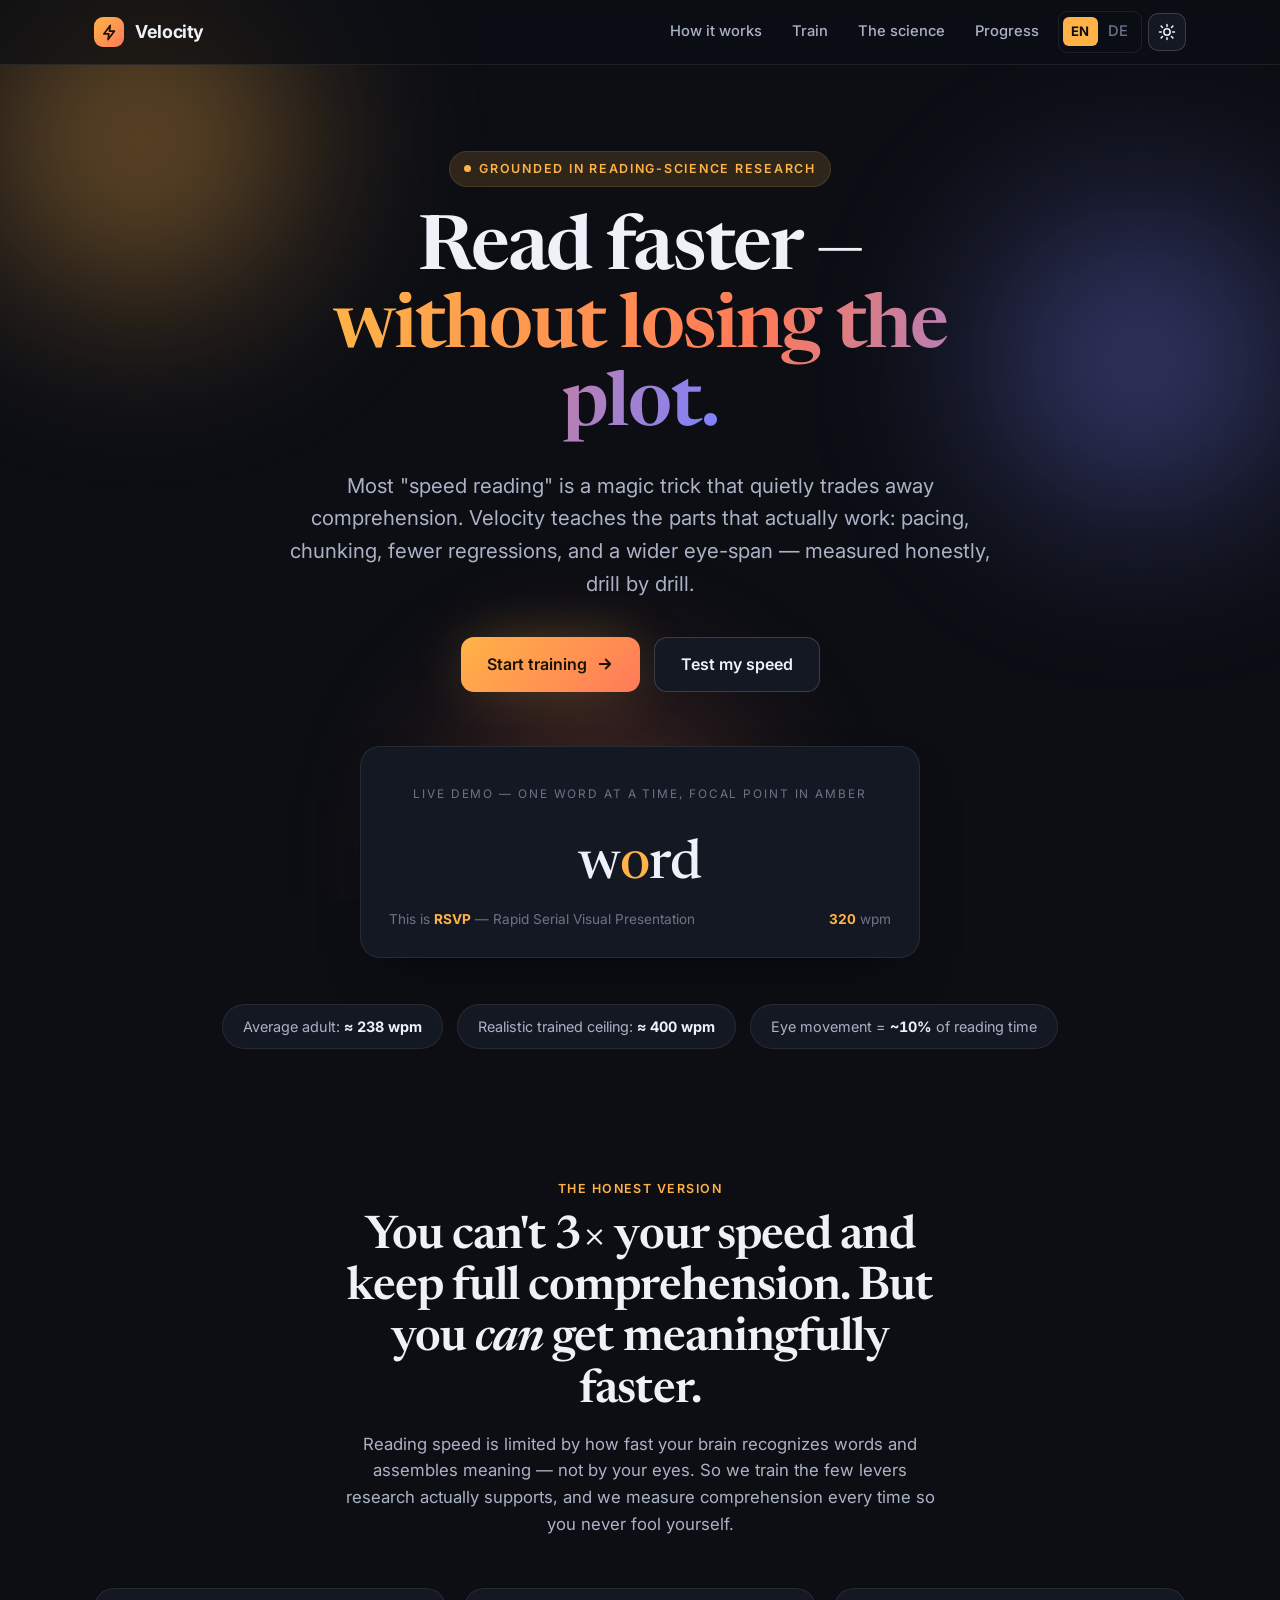
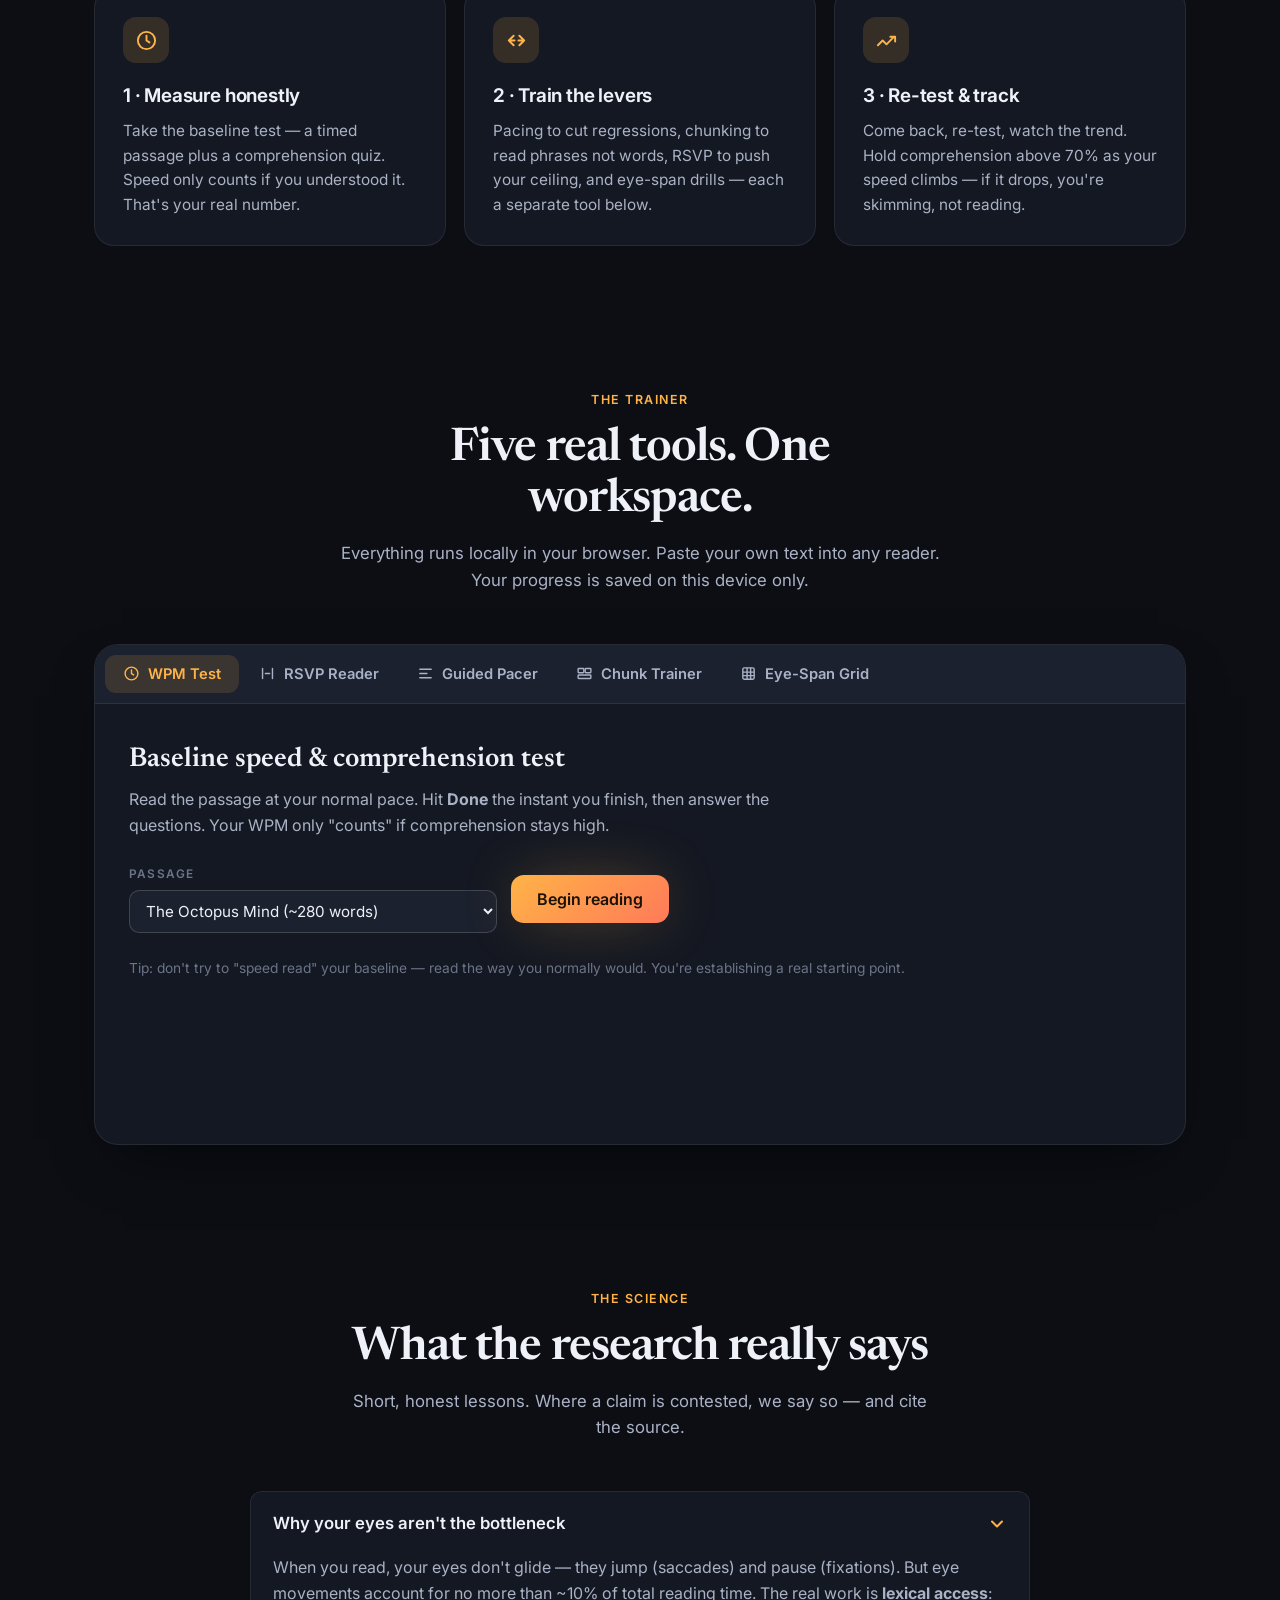
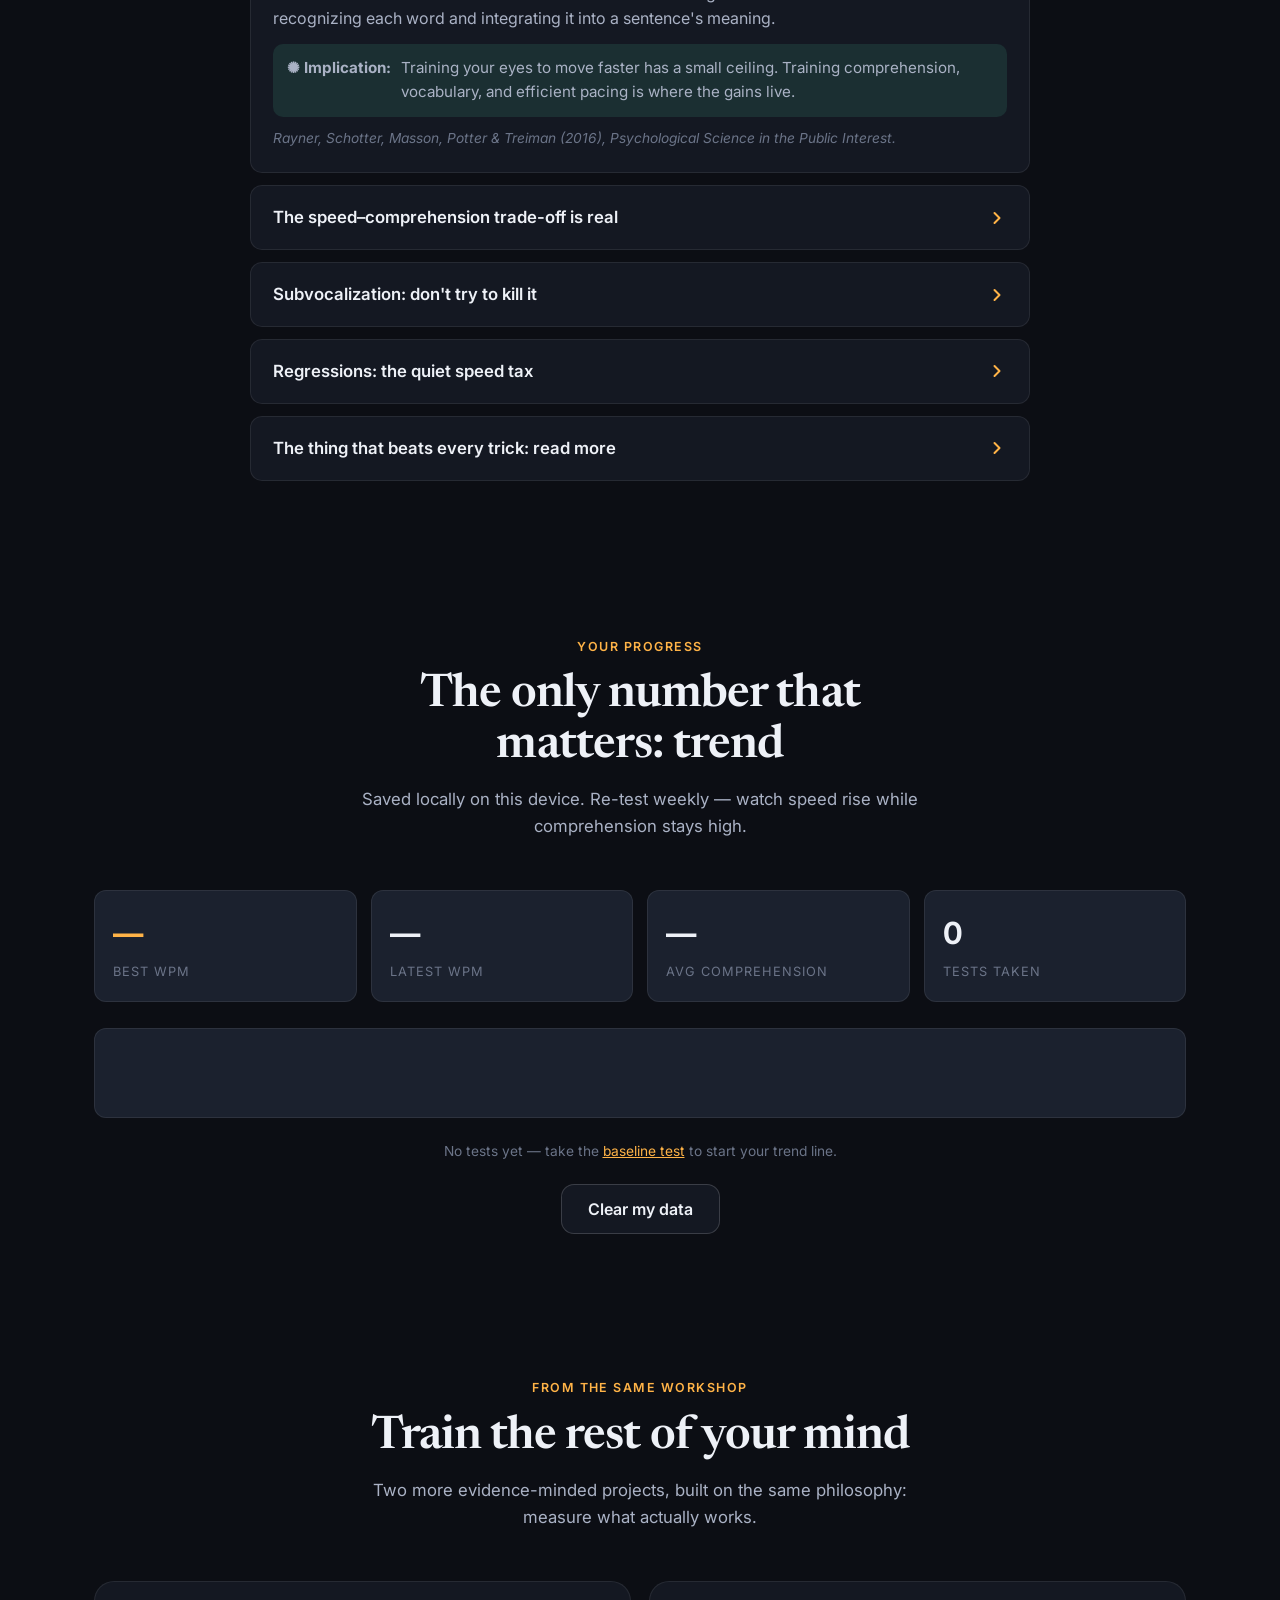
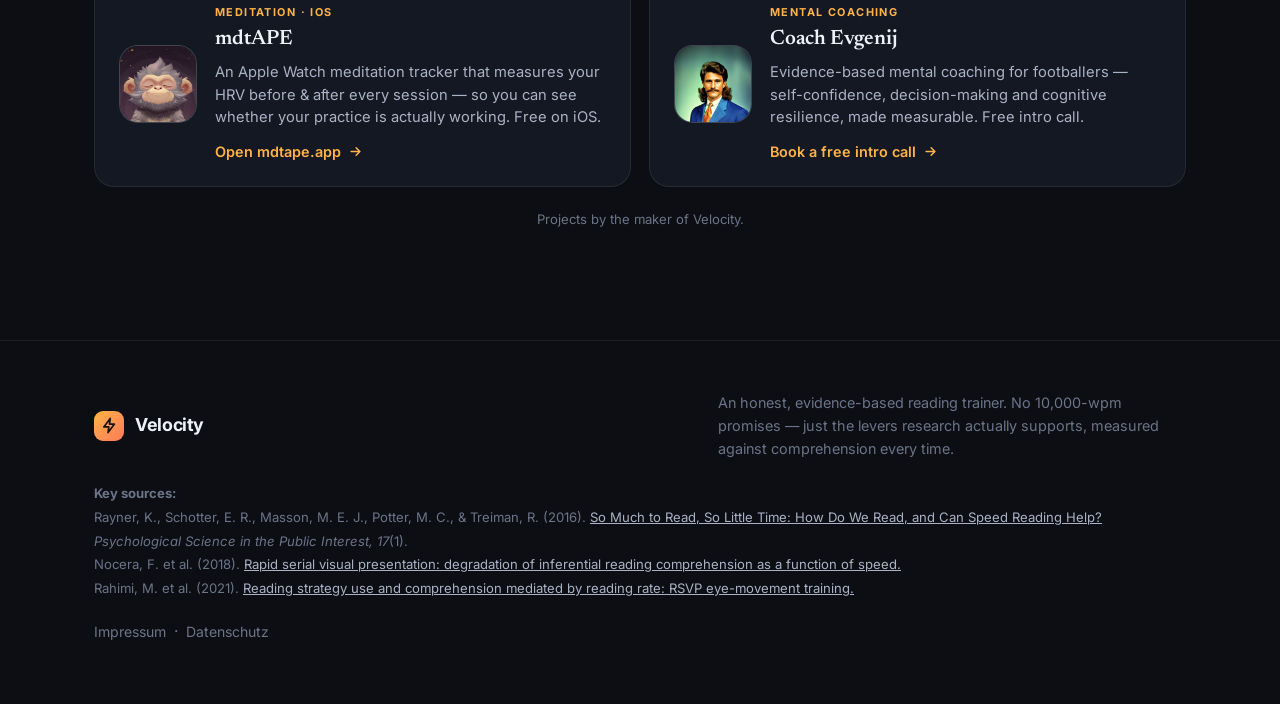
==== index.html @ edf735bd "Motion polish: scroll progress, nav condense, parallax, pointer-glow - Top reading-progress bar; nav" ====
<!DOCTYPE html>
<html lang="en" data-theme="night">
<head>
<meta charset="UTF-8" />
<meta name="viewport" content="width=device-width, initial-scale=1.0" />
<title>Velocity — Learn to Read Faster, Backed by Science</title>
<meta name="description" content="Evidence-based speed-reading training: RSVP reader, pacing drills, eye-span trainer, and a real WPM + comprehension test. No myths — just what the research supports." />
<meta name="keywords" content="speed reading, read faster, reading speed test, words per minute, WPM test, RSVP reader, reading comprehension, eye-span training, Schulte table, learn to read faster" />
<meta name="author" content="Velocity" />
<meta name="robots" content="index, follow, max-image-preview:large, max-snippet:-1" />
<meta name="theme-color" content="#0c0e14" />
<meta name="color-scheme" content="dark light" />

<!-- Canonical + language alternates -->
<link rel="canonical" href="https://afrosamuraiy.github.io/velocity-reader/" />
<link rel="alternate" hreflang="en" href="https://afrosamuraiy.github.io/velocity-reader/" />
<link rel="alternate" hreflang="de" href="https://afrosamuraiy.github.io/velocity-reader/de/" />
<link rel="alternate" hreflang="x-default" href="https://afrosamuraiy.github.io/velocity-reader/" />

<!-- Open Graph -->
<meta property="og:type" content="website" />
<meta property="og:site_name" content="Velocity" />
<meta property="og:title" content="Velocity — Learn to Read Faster, Backed by Science" />
<meta property="og:description" content="An honest, evidence-based speed-reading trainer: RSVP reader, pacing drills, eye-span training, and a real WPM + comprehension test. No 10,000-wpm myths." />
<meta property="og:url" content="https://afrosamuraiy.github.io/velocity-reader/" />
<meta property="og:image" content="https://afrosamuraiy.github.io/velocity-reader/og-image.png" />
<meta property="og:image:width" content="1200" />
<meta property="og:image:height" content="630" />
<meta property="og:image:alt" content="Velocity — read faster, without losing the plot." />
<meta property="og:locale" content="en_US" />
<meta property="og:locale:alternate" content="de_DE" />

<!-- Twitter -->
<meta name="twitter:card" content="summary_large_image" />
<meta name="twitter:title" content="Velocity — Learn to Read Faster, Backed by Science" />
<meta name="twitter:description" content="An honest, evidence-based speed-reading trainer. Test your WPM + comprehension, then train the levers research actually supports." />
<meta name="twitter:image" content="https://afrosamuraiy.github.io/velocity-reader/og-image.png" />

<!-- Structured data -->
<script type="application/ld+json">
{"@context":"https://schema.org","@type":"WebApplication","name":"Velocity","alternateName":"Velocity Speed Reading Trainer","url":"https://afrosamuraiy.github.io/velocity-reader/","description":"An honest, evidence-based speed-reading trainer with an RSVP reader, guided pacer, chunk trainer, Schulte eye-span grid, and a real WPM + comprehension test.","applicationCategory":"EducationalApplication","operatingSystem":"Web browser","browserRequirements":"Requires JavaScript","inLanguage":["en","de"],"isAccessibleForFree":true,"offers":{"@type":"Offer","price":"0","priceCurrency":"USD"}}
</script>
<script type="application/ld+json">
{"@context":"https://schema.org","@type":"FAQPage","inLanguage":"en","mainEntity":[{"@type":"Question","name":"Are your eyes the bottleneck when reading fast?","acceptedAnswer":{"@type":"Answer","text":"No. Eye movements account for only about 10% of reading time. The real limit is recognizing each word and integrating it into a sentence's meaning, so training eye speed has a low ceiling while comprehension, vocabulary and pacing matter more."}},{"@type":"Question","name":"Can you read 1,000+ words per minute with full comprehension?","acceptedAnswer":{"@type":"Answer","text":"No. There is a real speed-comprehension trade-off. RSVP studies show comprehension holding up to about 350 wpm and then dropping as speed rises. Reading much faster than that becomes skimming, which is a separate skill."}},{"@type":"Question","name":"Should you eliminate subvocalization to read faster?","acceptedAnswer":{"@type":"Answer","text":"Not entirely. The inner voice supports comprehension, especially for difficult text. Reduce full word-by-word subvocalization by reading in chunks and pacing slightly faster than comfortable, rather than forcing it off."}},{"@type":"Question","name":"What are regressions and do they slow reading?","acceptedAnswer":{"@type":"Answer","text":"Regressions are small backward eye-jumps to reread, around 10 to 15% of eye movements. Many are habitual and unnecessary, and a pacer reduces them, but some rereading is genuinely needed for hard text so it should not be banned."}},{"@type":"Question","name":"What is the most reliable way to read faster?","acceptedAnswer":{"@type":"Answer","text":"Practice and vocabulary. Familiar words are recognized almost instantly, so broad daily reading and a strong vocabulary do more for reading speed than any single technique or trick."}}]}
</script>

<link rel="preconnect" href="https://fonts.bunny.net" crossorigin />
<link href="https://fonts.bunny.net/css?family=inter:400,500,600,700&family=newsreader:400,500,600&display=swap" rel="stylesheet" />
<script>document.documentElement.classList.add('js')</script>
<link rel="stylesheet" href="styles.css" />
<link rel="icon" href="data:image/svg+xml,<svg xmlns='http://www.w3.org/2000/svg' viewBox='0 0 100 100'><text y='.9em' font-size='90'>⚡</text></svg>" />
</head>
<body>

<div class="aurora"><span></span><span></span><span></span></div>

<!-- ============ NAV ============ -->
<header class="nav">
  <div class="wrap nav-inner">
    <div class="brand">
      <div class="mark">
        <svg viewBox="0 0 24 24" fill="none" stroke="#1a1206" stroke-width="2.4" stroke-linecap="round" stroke-linejoin="round"><path d="M13 2 4 14h7l-1 8 9-12h-7z"/></svg>
      </div>
      Velocity
    </div>
    <nav class="nav-links">
      <a href="#how">How it works</a>
      <a href="#train">Train</a>
      <a href="#learn">The science</a>
      <a href="#progress">Progress</a>
      <span class="lang-switch"><b>EN</b><a href="de/index.html" hreflang="de" title="Auf Deutsch lesen">DE</a></span>
      <button class="theme-toggle" id="themeBtn" aria-label="Toggle theme" title="Toggle theme">
        <svg id="themeIcon" viewBox="0 0 24 24" fill="none" stroke="currentColor" stroke-width="2" stroke-linecap="round" stroke-linejoin="round"><path d="M21 12.8A9 9 0 1 1 11.2 3 7 7 0 0 0 21 12.8z"/></svg>
      </button>
    </nav>
  </div>
</header>

<!-- ============ HERO ============ -->
<section class="hero">
  <div class="wrap">
    <span class="eyebrow reveal"><span class="dot"></span> Grounded in reading-science research</span>
    <h1 class="reveal" data-d="1">Read faster — <span class="grad">without losing the plot.</span></h1>
    <p class="lede reveal" data-d="2">Most "speed reading" is a magic trick that quietly trades away comprehension. Velocity teaches the parts that actually work: pacing, chunking, fewer regressions, and a wider eye-span — measured honestly, drill by drill.</p>
    <div class="cta-row reveal" data-d="3">
      <a href="#train" class="btn btn-primary">Start training
        <svg viewBox="0 0 24 24" width="18" fill="none" stroke="currentColor" stroke-width="2.4" stroke-linecap="round" stroke-linejoin="round"><path d="M5 12h14M13 6l6 6-6 6"/></svg>
      </a>
      <a href="#test" class="btn btn-ghost">Test my speed</a>
    </div>

    <!-- live RSVP demo -->
    <div class="hero-demo reveal" data-d="3">
      <div class="label">Live demo — one word at a time, focal point in amber</div>
      <div class="rsvp-stage">
        <div class="reader-word" id="heroWord"><span>Velocity</span></div>
      </div>
      <div class="demo-meta">
        <span>This is <b>RSVP</b> — Rapid Serial Visual Presentation</span>
        <span><b id="heroWpm">320</b> wpm</span>
      </div>
    </div>

    <div class="stat-ribbon reveal" data-d="4">
      <span class="stat-pill">Average adult: <b>≈ 238 wpm</b></span>
      <span class="stat-pill">Realistic trained ceiling: <b>≈ 400 wpm</b></span>
      <span class="stat-pill">Eye movement = <b>~10%</b> of reading time</span>
    </div>
  </div>
</section>

<!-- ============ HOW IT WORKS ============ -->
<section id="how">
  <div class="wrap">
    <div class="section-head reveal">
      <span class="kicker">The honest version</span>
      <h2>You can't 3× your speed and keep full comprehension. But you <em>can</em> get meaningfully faster.</h2>
      <p>Reading speed is limited by how fast your brain recognizes words and assembles meaning — not by your eyes. So we train the few levers research actually supports, and we measure comprehension every time so you never fool yourself.</p>
    </div>
    <div class="grid grid-3">
      <div class="card reveal" data-d="1">
        <div class="ic"><svg viewBox="0 0 24 24" fill="none" stroke="currentColor" stroke-width="2" stroke-linecap="round"><circle cx="12" cy="12" r="9"/><path d="M12 7v5l3 2"/></svg></div>
        <h3>1 · Measure honestly</h3>
        <p>Take the baseline test — a timed passage plus a comprehension quiz. Speed only counts if you understood it. That's your real number.</p>
      </div>
      <div class="card reveal" data-d="2">
        <div class="ic"><svg viewBox="0 0 24 24" fill="none" stroke="currentColor" stroke-width="2" stroke-linecap="round" stroke-linejoin="round"><path d="M4 12h6M14 12h6M9 7l-5 5 5 5M15 7l5 5-5 5"/></svg></div>
        <h3>2 · Train the levers</h3>
        <p>Pacing to cut regressions, chunking to read phrases not words, RSVP to push your ceiling, and eye-span drills — each a separate tool below.</p>
      </div>
      <div class="card reveal" data-d="3">
        <div class="ic"><svg viewBox="0 0 24 24" fill="none" stroke="currentColor" stroke-width="2" stroke-linecap="round" stroke-linejoin="round"><path d="M3 17l5-5 4 4 8-8M21 8v5M21 8h-5"/></svg></div>
        <h3>3 · Re-test &amp; track</h3>
        <p>Come back, re-test, watch the trend. Hold comprehension above 70% as your speed climbs — if it drops, you're skimming, not reading.</p>
      </div>
    </div>
  </div>
</section>

<!-- ============ TRAIN (the app) ============ -->
<section id="train">
  <div class="wrap">
    <div class="section-head reveal">
      <span class="kicker">The trainer</span>
      <h2>Five real tools. One workspace.</h2>
      <p>Everything runs locally in your browser. Paste your own text into any reader. Your progress is saved on this device only.</p>
    </div>

    <div class="tool-shell reveal" data-d="1">
      <div class="tool-tabs" id="toolTabs">
        <button class="tool-tab active" data-tab="test" id="test">
          <svg viewBox="0 0 24 24" fill="none" stroke="currentColor" stroke-width="2" stroke-linecap="round"><circle cx="12" cy="12" r="9"/><path d="M12 7v5l3 2"/></svg>WPM Test</button>
        <button class="tool-tab" data-tab="rsvp">
          <svg viewBox="0 0 24 24" fill="none" stroke="currentColor" stroke-width="2" stroke-linecap="round"><path d="M5 5v14M19 5v14M9 12h6"/></svg>RSVP Reader</button>
        <button class="tool-tab" data-tab="pacer">
          <svg viewBox="0 0 24 24" fill="none" stroke="currentColor" stroke-width="2" stroke-linecap="round" stroke-linejoin="round"><path d="M4 6h16M4 12h10M4 18h16"/></svg>Guided Pacer</button>
        <button class="tool-tab" data-tab="chunk">
          <svg viewBox="0 0 24 24" fill="none" stroke="currentColor" stroke-width="2" stroke-linecap="round"><rect x="3" y="5" width="8" height="6" rx="1"/><rect x="13" y="5" width="8" height="6" rx="1"/><rect x="3" y="14" width="18" height="5" rx="1"/></svg>Chunk Trainer</button>
        <button class="tool-tab" data-tab="schulte">
          <svg viewBox="0 0 24 24" fill="none" stroke="currentColor" stroke-width="2"><rect x="4" y="4" width="16" height="16" rx="2"/><path d="M4 10h16M4 15h16M10 4v16M15 4v16"/></svg>Eye-Span Grid</button>
      </div>

      <div class="tool-body">

        <!-- ===== WPM TEST ===== -->
        <div class="panel active" data-panel="test">
          <h3 class="panel-title">Baseline speed &amp; comprehension test</h3>
          <p class="panel-sub">Read the passage at your normal pace. Hit <b>Done</b> the instant you finish, then answer the questions. Your WPM only "counts" if comprehension stays high.</p>

          <div id="testIntro">
            <div class="controls">
              <div class="field">
                <label>Passage</label>
                <select id="testPassage"></select>
              </div>
              <button class="btn btn-primary" id="testStart">Begin reading</button>
            </div>
            <p class="note">Tip: don't try to "speed read" your baseline — read the way you normally would. You're establishing a real starting point.</p>
          </div>

          <div id="testReading" class="hidden">
            <div class="controls" style="justify-content:space-between">
              <span class="muted">Reading… timer running</span>
              <button class="btn btn-primary" id="testDone">I'm done ✓</button>
            </div>
            <div class="test-passage" id="testText"></div>
          </div>

          <div id="testQuiz" class="hidden">
            <div id="quizBox"></div>
            <button class="btn btn-primary" id="quizSubmit">See my result</button>
          </div>

          <div id="testResult" class="hidden"></div>
        </div>

        <!-- ===== RSVP READER ===== -->
        <div class="panel" data-panel="rsvp">
          <h3 class="panel-title">RSVP reader</h3>
          <p class="panel-sub">Words flash one-by-one at a fixed point so your eyes never move. Comprehension holds up to ~350 wpm; push past that only in short sprints. The amber letter is the <em>optimal recognition point</em> your eye should anchor on.</p>

          <div class="reader-stage">
            <span class="focal-line top"></span><span class="focal-line bot"></span>
            <span class="tick t"></span><span class="tick b"></span>
            <div class="reader-word" id="rsvpWord">Ready</div>
          </div>
          <div class="reader-progress"><span id="rsvpBar"></span></div>

          <div class="controls">
            <div class="field">
              <label>Speed <span class="val" id="rsvpWpmVal">300</span> wpm</label>
              <input type="range" id="rsvpWpm" min="150" max="700" step="10" value="300" />
            </div>
            <div class="field">
              <label>Words per flash</label>
              <div class="seg" id="rsvpChunk">
                <button class="on" data-c="1">1</button><button data-c="2">2</button><button data-c="3">3</button>
              </div>
            </div>
          </div>
          <div class="btn-row">
            <button class="btn btn-primary" id="rsvpPlay">▶ Play</button>
            <button class="btn btn-ghost" id="rsvpReset">↺ Restart</button>
            <span class="muted" id="rsvpStatus"></span>
          </div>
          <div class="field mt" style="width:100%">
            <label>Your text (paste anything)</label>
            <textarea id="rsvpText"></textarea>
          </div>
        </div>

        <!-- ===== GUIDED PACER ===== -->
        <div class="panel" data-panel="pacer">
          <h3 class="panel-title">Guided pacer</h3>
          <p class="panel-sub">A moving highlight pulls your eyes forward at a set pace, the way a finger or pen does. This is the single most evidence-friendly drill: it cuts <em>regressions</em> — the involuntary backward jumps that eat ~15% of reading time.</p>

          <div class="controls">
            <div class="field">
              <label>Pace <span class="val" id="pacerWpmVal">320</span> wpm</label>
              <input type="range" id="pacerWpm" min="150" max="650" step="10" value="320" />
            </div>
            <div class="field">
              <label>Highlight size</label>
              <div class="seg" id="pacerChunk">
                <button data-c="1">1 word</button><button class="on" data-c="2">2 words</button><button data-c="3">3 words</button>
              </div>
            </div>
            <button class="btn btn-primary" id="pacerPlay">▶ Start</button>
            <button class="btn btn-ghost" id="pacerReset">↺ Reset</button>
          </div>
          <div class="paced-text" id="pacerText"></div>
          <div class="field mt" style="width:100%">
            <label>Your text</label>
            <textarea id="pacerInput"></textarea>
          </div>
        </div>

        <!-- ===== CHUNK TRAINER ===== -->
        <div class="panel" data-panel="chunk">
          <h3 class="panel-title">Chunk &amp; peripheral-span trainer</h3>
          <p class="panel-sub">Flashes a phrase, then hides it. Train yourself to <em>take in 2–4 words per fixation</em> instead of one. Fewer fixations per line = fewer stops = faster reading, and it naturally crowds out word-by-word subvocalizing.</p>

          <div class="reader-stage" style="min-height:160px">
            <div class="reader-word" id="chunkWord" style="font-size:clamp(1.5rem,4vw,2.4rem)">Press start</div>
          </div>
          <div class="controls">
            <div class="field">
              <label>Flash time <span class="val" id="chunkMsVal">450</span> ms</label>
              <input type="range" id="chunkMs" min="180" max="900" step="30" value="450" />
            </div>
            <div class="field">
              <label>Words per chunk</label>
              <div class="seg" id="chunkSize">
                <button data-c="2" class="on">2</button><button data-c="3">3</button><button data-c="4">4</button>
              </div>
            </div>
            <button class="btn btn-primary" id="chunkPlay">▶ Start</button>
          </div>
          <div class="callout">
            <svg viewBox="0 0 24 24" fill="none" stroke="currentColor" stroke-width="2" stroke-linecap="round"><circle cx="12" cy="12" r="9"/><path d="M12 8h.01M11 12h1v4h1"/></svg>
            <p>Goal: read the whole chunk in a <b>single glance</b> without moving your eyes across it. If you can't, slow the flash down. Comfort first, speed second.</p>
          </div>
        </div>

        <!-- ===== SCHULTE ===== -->
        <div class="panel" data-panel="schulte">
          <h3 class="panel-title">Eye-span grid (Schulte table)</h3>
          <p class="panel-sub">Fix your gaze on the centre square, then find the numbers <b>1 → 25</b> in order using only your peripheral vision. A classic drill for widening the visual span you can take in per fixation. Beat your own time.</p>

          <div class="controls" style="justify-content:center">
            <button class="btn btn-primary" id="schulteStart">▶ New game</button>
            <span class="muted">Next: <b id="schulteNext" style="color:var(--accent)">—</b></span>
            <span class="muted">Time: <b id="schulteTime" style="color:var(--accent);font-variant-numeric:tabular-nums">0.0s</b></span>
          </div>
          <div class="schulte" id="schulteGrid"></div>
          <p class="note center">Keep your eyes pinned to the middle. Searching with peripheral vision is the whole point — darting around defeats it.</p>
        </div>

      </div>
    </div>
  </div>
</section>

<!-- ============ LEARN / SCIENCE ============ -->
<section id="learn">
  <div class="wrap">
    <div class="section-head reveal">
      <span class="kicker">The science</span>
      <h2>What the research really says</h2>
      <p>Short, honest lessons. Where a claim is contested, we say so — and cite the source.</p>
    </div>

    <div style="max-width:780px;margin:0 auto">
      <details class="lesson reveal" open>
        <summary>Why your eyes aren't the bottleneck <svg class="chev" viewBox="0 0 24 24" width="20" fill="none" stroke="currentColor" stroke-width="2.4" stroke-linecap="round" stroke-linejoin="round"><path d="M9 6l6 6-6 6"/></svg></summary>
        <div class="body">
          <p>When you read, your eyes don't glide — they jump (saccades) and pause (fixations). But eye movements account for no more than ~10% of total reading time. The real work is <b>lexical access</b>: recognizing each word and integrating it into a sentence's meaning.</p>
          <div class="myth fact"><b>✺ Implication:</b><span>Training your eyes to move faster has a small ceiling. Training comprehension, vocabulary, and efficient pacing is where the gains live.</span></div>
          <cite>Rayner, Schotter, Masson, Potter &amp; Treiman (2016), <em>Psychological Science in the Public Interest</em>.</cite>
        </div>
      </details>

      <details class="lesson reveal">
        <summary>The speed–comprehension trade-off is real <svg class="chev" viewBox="0 0 24 24" width="20" fill="none" stroke="currentColor" stroke-width="2.4" stroke-linecap="round" stroke-linejoin="round"><path d="M9 6l6 6-6 6"/></svg></summary>
        <div class="body">
          <div class="myth bust"><b>✗ Myth:</b><span>"Read 1,000–2,000 wpm with full comprehension."</span></div>
          <div class="myth fact"><b>✓ Fact:</b><span>Beyond a point, going faster <em>must</em> sacrifice comprehension — you're sampling words, not reading them. That's skimming, which is a useful, separate skill.</span></div>
          <p>RSVP studies show comprehension holding steady up to ~350 wpm, then dropping off as speed climbs. So aim to read your normal material in the 300–450 range with comprehension intact, and use deliberate skimming when you only need the gist.</p>
          <cite>Nocera et al. (2018), RSVP &amp; inferential comprehension; Rayner et al. (2016).</cite>
        </div>
      </details>

      <details class="lesson reveal">
        <summary>Subvocalization: don't try to kill it <svg class="chev" viewBox="0 0 24 24" width="20" fill="none" stroke="currentColor" stroke-width="2.4" stroke-linecap="round" stroke-linejoin="round"><path d="M9 6l6 6-6 6"/></svg></summary>
        <div class="body">
          <p>Subvocalization is the inner voice that "says" words as you read. Popular advice says eliminate it to break past ~200 wpm. The nuance: the inner voice supports comprehension, especially for difficult text, and fully suppressing it can hurt understanding.</p>
          <div class="myth fact"><b>✓ Better goal:</b><span>Reduce <em>full</em> subvocalization of every word by reading in chunks and pacing slightly faster than comfortable. The voice fades to a lighter background trace on its own — you don't force it off.</span></div>
        </div>
      </details>

      <details class="lesson reveal">
        <summary>Regressions: the quiet speed tax <svg class="chev" viewBox="0 0 24 24" width="20" fill="none" stroke="currentColor" stroke-width="2.4" stroke-linecap="round" stroke-linejoin="round"><path d="M9 6l6 6-6 6"/></svg></summary>
        <div class="body">
          <p>Regressions are the small backward eye-jumps to re-read something — about 10–15% of saccades for typical readers. Many are unconscious and unnecessary. A pacer (finger, pen, or our Guided Pacer) gently discourages them.</p>
          <div class="myth bust"><b>⚠ Caveat:</b><span>Some regressions are genuinely needed for hard text. The win is removing the <em>habitual</em> ones, not banning rereading entirely — forcibly preventing rereading lowers comprehension.</span></div>
        </div>
      </details>

      <details class="lesson reveal">
        <summary>The thing that beats every trick: read more <svg class="chev" viewBox="0 0 24 24" width="20" fill="none" stroke="currentColor" stroke-width="2.4" stroke-linecap="round" stroke-linejoin="round"><path d="M9 6l6 6-6 6"/></svg></summary>
        <div class="body">
          <p>The most reliable predictor of reading speed is <b>practice and vocabulary</b>. Familiar words are recognized almost instantly; a broad vocabulary and wide background knowledge mean fewer slow, effortful look-ups mid-sentence.</p>
          <div class="callout"><svg viewBox="0 0 24 24" fill="none" stroke="currentColor" stroke-width="2" stroke-linecap="round"><path d="M4 19V5a2 2 0 0 1 2-2h12v18H6a2 2 0 0 1-2-2zM18 3v18"/></svg><p>15 minutes of daily reading in a domain you care about will outpace any app drill over a month. The tools here accelerate <em>that</em> habit — they don't replace it.</p></div>
        </div>
      </details>
    </div>
  </div>
</section>

<!-- ============ PROGRESS ============ -->
<section id="progress">
  <div class="wrap">
    <div class="section-head reveal">
      <span class="kicker">Your progress</span>
      <h2>The only number that matters: trend</h2>
      <p>Saved locally on this device. Re-test weekly — watch speed rise while comprehension stays high.</p>
    </div>

    <div class="reveal" data-d="1">
      <div class="stat-cards">
        <div class="stat-card"><b id="pgBest" style="color:var(--accent)">—</b><span>Best WPM</span></div>
        <div class="stat-card"><b id="pgLast">—</b><span>Latest WPM</span></div>
        <div class="stat-card"><b id="pgComp">—</b><span>Avg comprehension</span></div>
        <div class="stat-card"><b id="pgSessions">0</b><span>Tests taken</span></div>
      </div>
      <div class="spark" id="pgSpark"></div>
      <p class="note center mt" id="pgEmpty">No tests yet — take the <a href="#test" style="color:var(--accent)">baseline test</a> to start your trend line.</p>
      <div class="center mt"><button class="btn btn-ghost" id="pgClear">Clear my data</button></div>
    </div>
  </div>
</section>

<!-- ============ PARTNERS ============ -->
<section id="partners">
  <div class="wrap">
    <div class="section-head reveal">
      <span class="kicker">From the same workshop</span>
      <h2>Train the rest of your mind</h2>
      <p>Two more evidence-minded projects, built on the same philosophy: measure what actually works.</p>
    </div>
    <div class="banner-grid">
      <a class="banner reveal" data-d="1" href="https://mdtape.app/?ref=velocity" target="_blank" rel="noopener sponsored">
        <img class="logo" src="partners/mdtape-icon.png" alt="mdtAPE app icon" width="78" height="78" loading="lazy" />
        <div class="b-body">
          <div class="b-eye">Meditation · iOS</div>
          <div class="b-title">mdtAPE</div>
          <div class="b-desc">An Apple Watch meditation tracker that measures your HRV before &amp; after every session — so you can see whether your practice is actually working. Free on iOS.</div>
          <span class="b-cta">Open mdtape.app
            <svg viewBox="0 0 24 24" fill="none" stroke="currentColor" stroke-width="2.4" stroke-linecap="round" stroke-linejoin="round"><path d="M5 12h14M13 6l6 6-6 6"/></svg>
          </span>
        </div>
      </a>
      <a class="banner reveal" data-d="2" href="https://coach-evgenij.com/?ref=velocity" target="_blank" rel="noopener sponsored">
        <img class="logo" src="partners/coach-evgenij.webp" alt="Coach Evgenij portrait" width="78" height="78" loading="lazy" />
        <div class="b-body">
          <div class="b-eye">Mental coaching</div>
          <div class="b-title">Coach Evgenij</div>
          <div class="b-desc">Evidence-based mental coaching for footballers — self-confidence, decision-making and cognitive resilience, made measurable. Free intro call.</div>
          <span class="b-cta">Book a free intro call
            <svg viewBox="0 0 24 24" fill="none" stroke="currentColor" stroke-width="2.4" stroke-linecap="round" stroke-linejoin="round"><path d="M5 12h14M13 6l6 6-6 6"/></svg>
          </span>
        </div>
      </a>
    </div>
    <p class="partner-tag reveal">Projects by the maker of Velocity.</p>
  </div>
</section>

<!-- ============ FOOTER ============ -->
<footer>
  <div class="wrap">
    <div class="foot-inner">
      <div class="brand">
        <div class="mark"><svg viewBox="0 0 24 24" fill="none" stroke="#1a1206" stroke-width="2.4" stroke-linecap="round" stroke-linejoin="round"><path d="M13 2 4 14h7l-1 8 9-12h-7z"/></svg></div>
        Velocity
      </div>
      <p>An honest, evidence-based reading trainer. No 10,000-wpm promises — just the levers research actually supports, measured against comprehension every time.</p>
    </div>
    <div class="refs">
      <strong>Key sources:</strong><br/>
      Rayner, K., Schotter, E. R., Masson, M. E. J., Potter, M. C., &amp; Treiman, R. (2016). <a href="https://journals.sagepub.com/doi/10.1177/1529100615623267">So Much to Read, So Little Time: How Do We Read, and Can Speed Reading Help?</a> <em>Psychological Science in the Public Interest, 17</em>(1).<br/>
      Nocera, F. et al. (2018). <a href="https://consensus.app/papers/details/eb6f690af4835a55b60dcbdf13238348/">Rapid serial visual presentation: degradation of inferential reading comprehension as a function of speed.</a><br/>
      Rahimi, M. et al. (2021). <a href="https://consensus.app/papers/details/8e699ea50b335ae09e37276738ec1376/">Reading strategy use and comprehension mediated by reading rate: RSVP eye-movement training.</a>
    </div>
    <div class="foot-legal"><a href="impressum.html">Impressum</a><span>·</span><a href="datenschutz.html">Datenschutz</a></div>
  </div>
</footer>

<script src="content.en.js"></script>
<script src="app.js"></script>
</body>
</html>
---- styles.css ----
/* =========================================================================
   Velocity — Learn to Read Faster
   Design system + motion. Two themes: "night" (default) and "paper".
   ========================================================================= */

:root {
  /* Night theme (default) */
  --bg:            #0c0e14;
  --bg-elev:       #141822;
  --bg-elev-2:     #1b212e;
  --surface-line:  rgba(255, 255, 255, 0.08);
  --surface-line-strong: rgba(255, 255, 255, 0.16);
  --text:          #eef1f7;
  --text-soft:     #aab2c5;
  --text-faint:    #6b7488;
  --accent:        #ffb347;   /* warm amber */
  --accent-2:      #ff7a59;   /* coral */
  --accent-3:      #7c83ff;   /* indigo */
  --good:          #4fd6a3;
  --bad:           #ff6b6b;
  --accent-soft:   rgba(255, 179, 71, 0.14);
  --glow:          0 0 60px -12px rgba(255, 179, 71, 0.45);
  --shadow:        0 24px 60px -28px rgba(0, 0, 0, 0.8);
  --radius:        20px;
  --radius-sm:     12px;
  --maxw:          1140px;
  --serif: "Newsreader", Georgia, "Times New Roman", serif;
  --sans: "Inter", -apple-system, BlinkMacSystemFont, "Segoe UI", Roboto, sans-serif;
  --ease: cubic-bezier(0.22, 1, 0.36, 1);
  color-scheme: dark;
}

[data-theme="paper"] {
  --bg:            #f6f3ec;
  --bg-elev:       #fffdf8;
  --bg-elev-2:     #fbf7ee;
  --surface-line:  rgba(40, 33, 20, 0.10);
  --surface-line-strong: rgba(40, 33, 20, 0.22);
  --text:          #221d14;
  --text-soft:     #5b5341;
  --text-faint:    #8c8472;
  --accent:        #c2410c;
  --accent-2:      #b45309;
  --accent-3:      #5b53d6;
  --good:          #14855f;
  --bad:           #c0392b;
  --accent-soft:   rgba(194, 65, 12, 0.10);
  --glow:          0 0 60px -16px rgba(194, 65, 12, 0.30);
  --shadow:        0 24px 60px -30px rgba(80, 60, 20, 0.25);
  color-scheme: light;
}

* { box-sizing: border-box; margin: 0; padding: 0; }

html { scroll-behavior: smooth; }

body {
  font-family: var(--sans);
  background: var(--bg);
  color: var(--text);
  line-height: 1.6;
  -webkit-font-smoothing: antialiased;
  overflow-x: hidden;
  transition: background 0.5s var(--ease), color 0.5s var(--ease);
}

/* Ambient animated background */
.aurora {
  position: fixed;
  inset: 0;
  z-index: -1;
  overflow: hidden;
  pointer-events: none;
}
.aurora span {
  position: absolute;
  border-radius: 50%;
  filter: blur(80px);
  opacity: 0.5;
  animation: drift 22s var(--ease) infinite alternate;
}
.aurora span:nth-child(1){ width:520px;height:520px;left:-120px;top:-120px;background:radial-gradient(circle,var(--accent),transparent 65%);}
.aurora span:nth-child(2){ width:480px;height:480px;right:-100px;top:120px;background:radial-gradient(circle,var(--accent-3),transparent 65%);animation-delay:-7s;}
.aurora span:nth-child(3){ width:420px;height:420px;left:30%;bottom:-160px;background:radial-gradient(circle,var(--accent-2),transparent 65%);animation-delay:-13s;}
@keyframes drift {
  from { transform: translate3d(0,0,0) scale(1); }
  to   { transform: translate3d(60px,40px,0) scale(1.15); }
}

::selection { background: var(--accent); color: var(--bg); }

a { color: inherit; }

.wrap { max-width: var(--maxw); margin: 0 auto; padding: 0 24px; }

/* ============================ NAV ============================ */
header.nav {
  position: sticky; top: 0; z-index: 50;
  backdrop-filter: blur(14px) saturate(140%);
  background: color-mix(in srgb, var(--bg) 72%, transparent);
  border-bottom: 1px solid var(--surface-line);
}
.nav-inner {
  display: flex; align-items: center; justify-content: space-between;
  height: 64px;
}
.brand { display: flex; align-items: center; gap: 11px; font-weight: 700; letter-spacing: -0.02em; font-size: 1.12rem; }
.brand .mark {
  width: 30px; height: 30px; border-radius: 9px;
  background: linear-gradient(135deg, var(--accent), var(--accent-2));
  display: grid; place-items: center; box-shadow: var(--glow);
  position: relative; overflow: hidden;
}
.brand .mark::after{
  content:""; position:absolute; inset:0;
  background: linear-gradient(115deg, transparent 30%, rgba(255,255,255,.6) 50%, transparent 70%);
  transform: translateX(-120%); animation: sheen 4.5s ease-in-out infinite;
}
@keyframes sheen { 0%,60%{transform:translateX(-120%);} 80%,100%{transform:translateX(120%);} }
.brand .mark svg { width: 17px; height: 17px; }

.nav-links { display: flex; gap: 4px; align-items: center; }
.nav-links a {
  text-decoration: none; color: var(--text-soft); font-size: 0.92rem; font-weight: 500;
  padding: 8px 13px; border-radius: 9px; transition: color .2s, background .2s;
}
.nav-links a:hover { color: var(--text); background: var(--accent-soft); }
.lang-switch { display:inline-flex; align-items:center; gap:2px; font-size:.82rem; font-weight:700; letter-spacing:.04em; border:1px solid var(--surface-line); border-radius:9px; padding:4px; margin: 0 2px; }
.lang-switch b, .lang-switch a { padding: 4px 8px; border-radius:6px; text-decoration:none; color: var(--text-faint); transition: color .2s, background .2s; }
.lang-switch b { color: var(--bg); background: var(--accent); }
.lang-switch a:hover { color: var(--text); background: var(--accent-soft); }

.theme-toggle {
  border: 1px solid var(--surface-line-strong); background: var(--bg-elev);
  color: var(--text); width: 38px; height: 38px; border-radius: 10px; cursor: pointer;
  display: grid; place-items: center; transition: transform .3s var(--ease), border-color .2s;
}
.theme-toggle:hover { transform: rotate(-18deg) scale(1.06); border-color: var(--accent); }
.theme-toggle svg { width: 18px; height: 18px; }

/* ============================ HERO ============================ */
.hero { padding: 86px 0 56px; text-align: center; position: relative; }
.eyebrow {
  display: inline-flex; align-items: center; gap: 8px;
  font-size: 0.78rem; font-weight: 600; letter-spacing: 0.14em; text-transform: uppercase;
  color: var(--accent); padding: 7px 14px; border: 1px solid var(--accent-soft);
  background: var(--accent-soft); border-radius: 100px; margin-bottom: 26px;
}
.eyebrow .dot { width: 7px; height: 7px; border-radius: 50%; background: var(--accent); animation: pulse 1.8s infinite; }
@keyframes pulse { 0%,100%{opacity:1;transform:scale(1);} 50%{opacity:.4;transform:scale(.7);} }

.hero h1 {
  font-family: var(--serif);
  font-size: clamp(2.6rem, 6vw, 4.7rem);
  line-height: 1.04; font-weight: 600; letter-spacing: -0.025em;
  margin: 0 auto 22px; max-width: 14ch;
}
.hero h1 .grad {
  background: linear-gradient(105deg, var(--accent), var(--accent-2) 55%, var(--accent-3));
  -webkit-background-clip: text; background-clip: text; color: transparent;
}
.hero p.lede {
  font-size: clamp(1.05rem, 2vw, 1.28rem); color: var(--text-soft);
  max-width: 56ch; margin: 0 auto 36px;
}
.cta-row { display: flex; gap: 14px; justify-content: center; flex-wrap: wrap; }

.btn {
  font-family: var(--sans); font-size: 1rem; font-weight: 600;
  padding: 14px 26px; border-radius: 13px; cursor: pointer; border: none;
  transition: transform .25s var(--ease), box-shadow .25s, background .25s, color .2s;
  display: inline-flex; align-items: center; gap: 9px; text-decoration: none;
}
.btn-primary { background: linear-gradient(135deg, var(--accent), var(--accent-2)); color: #1a1206; box-shadow: var(--glow); }
.btn-primary:hover { transform: translateY(-3px); box-shadow: 0 18px 40px -12px rgba(255,140,60,.6); }
.btn-ghost { background: var(--bg-elev); color: var(--text); border: 1px solid var(--surface-line-strong); }
.btn-ghost:hover { transform: translateY(-3px); border-color: var(--accent); }
.btn:active { transform: translateY(-1px) scale(.98); }

/* Hero live RSVP demo */
.hero-demo {
  margin: 54px auto 0; max-width: 560px;
  background: var(--bg-elev); border: 1px solid var(--surface-line);
  border-radius: var(--radius); padding: 38px 28px 26px; box-shadow: var(--shadow);
  position: relative;
}
.hero-demo .label { font-size:.74rem; letter-spacing:.16em; text-transform:uppercase; color: var(--text-faint); margin-bottom: 18px; }
.rsvp-stage {
  font-family: var(--serif); font-size: clamp(1.9rem, 5vw, 2.7rem); font-weight: 500;
  height: 1.5em; display: grid; place-items: center; letter-spacing: -0.01em;
  position: relative;
}
.rsvp-word { position: relative; }
.rsvp-word .orp { color: var(--accent); }
.rsvp-guides { position:absolute; left:50%; transform:translateX(-50%); width:3px; }
.demo-meta { display:flex; justify-content:space-between; align-items:center; margin-top: 22px; color: var(--text-faint); font-size:.85rem; }
.demo-meta b { color: var(--accent); font-variant-numeric: tabular-nums; }

/* stat ribbon */
.stat-ribbon { display:flex; gap: 14px; justify-content:center; flex-wrap:wrap; margin-top: 46px; }
.stat-pill { background: var(--bg-elev); border:1px solid var(--surface-line); border-radius: 100px; padding: 10px 20px; font-size:.9rem; color: var(--text-soft); }
.stat-pill b { color: var(--text); font-variant-numeric: tabular-nums; }

/* ============================ SECTIONS ============================ */
section { padding: 70px 0; }
.section-head { text-align: center; max-width: 60ch; margin: 0 auto 50px; }
.section-head .kicker { color: var(--accent); font-weight:600; letter-spacing:.12em; text-transform:uppercase; font-size:.78rem; }
.section-head h2 { font-family: var(--serif); font-size: clamp(2rem, 4vw, 2.9rem); font-weight: 600; letter-spacing:-.02em; margin: 12px 0 14px; line-height:1.1; }
.section-head p { color: var(--text-soft); font-size: 1.05rem; }

/* reveal-on-scroll — hidden state only applies when JS is active (.js on <html>),
   so if scripts fail the content is simply shown rather than stuck invisible. */
.js .reveal { opacity: 0; transform: translateY(28px); }
.reveal { transition: opacity .8s var(--ease), transform .8s var(--ease); }
.reveal.in { opacity: 1; transform: none; }
.reveal[data-d="1"]{transition-delay:.08s} .reveal[data-d="2"]{transition-delay:.16s}
.reveal[data-d="3"]{transition-delay:.24s} .reveal[data-d="4"]{transition-delay:.32s}

/* feature cards */
.grid { display: grid; gap: 18px; }
.grid-3 { grid-template-columns: repeat(3, 1fr); }
.grid-2 { grid-template-columns: repeat(2, 1fr); }
@media (max-width: 880px){ .grid-3,.grid-2{grid-template-columns:1fr;} }

.card {
  background: var(--bg-elev); border:1px solid var(--surface-line);
  border-radius: var(--radius); padding: 28px; transition: transform .35s var(--ease), border-color .3s, box-shadow .35s;
  position: relative; overflow: hidden;
}
.card:hover { transform: translateY(-6px); border-color: var(--surface-line-strong); box-shadow: var(--shadow); }
.card .ic {
  width: 46px; height: 46px; border-radius: 13px; display:grid; place-items:center;
  background: var(--accent-soft); color: var(--accent); margin-bottom: 18px;
}
.card .ic svg { width: 23px; height: 23px; }
.card h3 { font-size: 1.18rem; font-weight: 650; margin-bottom: 8px; letter-spacing:-.01em; }
.card p { color: var(--text-soft); font-size: .96rem; }
.card .tag { position:absolute; top:18px; right:18px; font-size:.68rem; font-weight:600; letter-spacing:.08em; text-transform:uppercase; color: var(--accent); }

/* ============================ APP / TOOLS ============================ */
.tool-shell {
  background: var(--bg-elev); border:1px solid var(--surface-line);
  border-radius: 24px; box-shadow: var(--shadow); overflow: hidden;
}
.tool-tabs {
  display:flex; gap: 2px; padding: 10px; border-bottom: 1px solid var(--surface-line);
  background: var(--bg-elev-2); overflow-x: auto;
}
.tool-tab {
  flex: 0 0 auto; border:none; background: transparent; color: var(--text-soft);
  font-family: var(--sans); font-size:.92rem; font-weight:600; padding: 10px 18px;
  border-radius: 11px; cursor:pointer; transition: color .2s, background .2s; white-space: nowrap;
  display:flex; align-items:center; gap:8px;
}
.tool-tab svg{width:17px;height:17px;}
.tool-tab:hover { color: var(--text); }
.tool-tab.active { color: var(--accent); background: var(--accent-soft); }

.tool-body { padding: 34px; min-height: 440px; }
.panel { display: none; animation: fadeUp .5s var(--ease); }
.panel.active { display: block; }
@keyframes fadeUp { from{opacity:0;transform:translateY(14px);} to{opacity:1;transform:none;} }

.panel h3.panel-title { font-family: var(--serif); font-size:1.7rem; font-weight:600; margin-bottom: 6px; }
.panel .panel-sub { color: var(--text-soft); margin-bottom: 26px; max-width: 64ch; }

/* controls */
.controls { display:flex; gap: 14px; flex-wrap: wrap; align-items: center; margin-bottom: 24px; }
.field { display:flex; flex-direction:column; gap:6px; }
.field label { font-size:.74rem; text-transform:uppercase; letter-spacing:.1em; color: var(--text-faint); font-weight:600; }
.field input[type=range]{ width: 200px; accent-color: var(--accent); }
.field .val { font-variant-numeric: tabular-nums; color: var(--accent); font-weight:700; font-size:1.05rem; }
select, textarea, input[type=text] {
  font-family: var(--sans); background: var(--bg-elev-2); color: var(--text);
  border:1px solid var(--surface-line-strong); border-radius: 10px; padding: 10px 12px; font-size:.95rem;
}
textarea { width:100%; min-height: 120px; resize: vertical; line-height:1.6; }
select:focus, textarea:focus, input:focus { outline: 2px solid var(--accent); outline-offset: 1px; }

.seg { display:inline-flex; background: var(--bg-elev-2); border:1px solid var(--surface-line); border-radius: 11px; padding: 3px; gap:2px; }
.seg button { border:none; background:transparent; color: var(--text-soft); padding: 7px 14px; border-radius: 8px; cursor:pointer; font-weight:600; font-size:.88rem; transition: all .2s; }
.seg button.on { background: var(--accent); color: var(--bg); }

/* RSVP reader */
.reader-stage {
  background: var(--bg-elev-2); border-radius: var(--radius); padding: 56px 24px;
  display:grid; place-items:center; position: relative; margin-bottom: 22px; min-height: 200px;
  border:1px solid var(--surface-line); overflow:hidden;
}
.reader-stage .focal-line{ position:absolute; left:0; right:0; height:1px; background: var(--surface-line); }
.reader-stage .focal-line.top{ top: calc(50% - 1.1em); } .reader-stage .focal-line.bot{ top: calc(50% + 1.1em); }
.reader-stage .tick{ position:absolute; left:50%; transform:translateX(-50%); width:2px; height:14px; background: var(--accent); opacity:.6;}
.reader-stage .tick.t{ top: calc(50% - 1.5em);} .reader-stage .tick.b{ bottom: calc(50% - 1.5em);}
.reader-word { font-family: var(--serif); font-size: clamp(2rem, 6vw, 3.4rem); font-weight: 500; letter-spacing:-.01em; white-space:nowrap; }
.reader-word .orp { color: var(--accent); }
.reader-progress { height: 5px; background: var(--bg-elev-2); border-radius:100px; overflow:hidden; margin-bottom: 18px; }
.reader-progress > span { display:block; height:100%; width:0; background: linear-gradient(90deg,var(--accent),var(--accent-2)); transition: width .12s linear; }
.btn-row { display:flex; gap:10px; flex-wrap:wrap; align-items:center; }

/* paced text / chunk highlight */
.paced-text {
  font-family: var(--serif); font-size: 1.32rem; line-height: 2.05; color: var(--text-soft);
  background: var(--bg-elev-2); border:1px solid var(--surface-line); border-radius: var(--radius);
  padding: 32px; max-height: 360px; overflow-y: auto;
}
.paced-text .w { transition: color .15s, background .15s; padding: 1px 2px; border-radius: 5px; }
.paced-text .w.lit { color: var(--bg); background: var(--accent); }
.paced-text .w.done { color: var(--text-faint); }

/* WPM test */
.test-passage {
  font-family: var(--serif); font-size: 1.28rem; line-height: 1.95; color: var(--text);
  background: var(--bg-elev-2); border:1px solid var(--surface-line); border-radius: var(--radius);
  padding: 36px; max-height: 420px; overflow-y: auto;
}
.quiz-q { background: var(--bg-elev-2); border:1px solid var(--surface-line); border-radius: var(--radius-sm); padding: 20px; margin-bottom: 14px; }
.quiz-q p.q { font-weight:600; margin-bottom: 12px; }
.quiz-opt { display:flex; gap:10px; align-items:center; padding: 10px 12px; border-radius: 9px; cursor:pointer; transition: background .2s; border:1px solid transparent; }
.quiz-opt:hover { background: var(--accent-soft); }
.quiz-opt input { accent-color: var(--accent); }
.quiz-opt.correct { border-color: var(--good); background: color-mix(in srgb, var(--good) 14%, transparent); }
.quiz-opt.wrong { border-color: var(--bad); background: color-mix(in srgb, var(--bad) 14%, transparent); }

.result-card {
  text-align:center; background: linear-gradient(160deg, var(--bg-elev-2), var(--bg-elev));
  border:1px solid var(--surface-line-strong); border-radius: var(--radius); padding: 40px 30px;
}
.result-big { font-family: var(--serif); font-size: clamp(3rem,9vw,5rem); font-weight:600; line-height:1; background: linear-gradient(105deg,var(--accent),var(--accent-2)); -webkit-background-clip:text; background-clip:text; color:transparent; font-variant-numeric: tabular-nums; }
.result-sub { color: var(--text-soft); margin-top:8px; }
.result-grid { display:flex; gap: 26px; justify-content:center; flex-wrap:wrap; margin-top: 26px; }
.result-grid .m { text-align:center; }
.result-grid .m b { font-size:1.7rem; font-variant-numeric:tabular-nums; display:block; }
.result-grid .m span { color: var(--text-faint); font-size:.82rem; text-transform:uppercase; letter-spacing:.08em; }

/* Schulte table */
.schulte {
  display:grid; gap: 8px; max-width: 420px; margin: 0 auto 22px;
  grid-template-columns: repeat(5, 1fr);
}
.schulte button {
  aspect-ratio: 1; border:1px solid var(--surface-line); background: var(--bg-elev-2);
  color: var(--text); font-size: 1.3rem; font-weight:600; border-radius: 11px; cursor:pointer;
  font-variant-numeric: tabular-nums; transition: transform .15s, background .2s, color .2s;
}
.schulte button:hover { background: var(--accent-soft); }
.schulte button.hit { background: var(--good); color: var(--bg); transform: scale(.92); }
.schulte button.miss { background: var(--bad); color: #fff; }
.schulte-center { color: var(--accent); font-size:1.4rem; }

/* progress / stats */
.stat-cards { display:grid; grid-template-columns: repeat(4,1fr); gap:14px; margin-bottom: 26px; }
@media (max-width:760px){ .stat-cards{grid-template-columns:repeat(2,1fr);} .schulte{max-width:320px;} }
.stat-card { background: var(--bg-elev-2); border:1px solid var(--surface-line); border-radius: var(--radius-sm); padding: 18px; }
.stat-card b { font-size:1.9rem; font-variant-numeric: tabular-nums; display:block; letter-spacing:-.02em; }
.stat-card span { color: var(--text-faint); font-size:.8rem; text-transform:uppercase; letter-spacing:.08em; }

.spark { display:flex; align-items:flex-end; gap:5px; height: 90px; padding: 12px; background: var(--bg-elev-2); border:1px solid var(--surface-line); border-radius: var(--radius-sm); }
.spark .bar { flex:1; background: linear-gradient(180deg,var(--accent),var(--accent-2)); border-radius: 5px 5px 2px 2px; min-height: 4px; transition: height .6s var(--ease); }

/* lessons accordion */
.lesson { border:1px solid var(--surface-line); border-radius: var(--radius-sm); margin-bottom: 12px; overflow:hidden; background: var(--bg-elev); }
.lesson summary { cursor:pointer; padding: 18px 22px; font-weight:600; font-size:1.05rem; list-style:none; display:flex; justify-content:space-between; align-items:center; gap:14px; }
.lesson summary::-webkit-details-marker { display:none; }
.lesson summary .chev { transition: transform .3s var(--ease); color: var(--accent); flex:0 0 auto; }
.lesson[open] summary .chev { transform: rotate(90deg); }
.lesson .body { padding: 0 22px 22px; color: var(--text-soft); }
.lesson .body p { margin-bottom: 12px; }
.lesson .body .myth { display:flex; gap:10px; padding: 12px 14px; border-radius:10px; margin: 8px 0; font-size:.95rem; }
.lesson .body .myth.bust { background: color-mix(in srgb,var(--bad) 12%,transparent); }
.lesson .body .myth.fact { background: color-mix(in srgb,var(--good) 12%,transparent); }
.lesson .body .myth b { flex:0 0 auto; }
.lesson .body cite { color: var(--text-faint); font-style:italic; font-size:.86rem; }

.callout {
  display:flex; gap:14px; padding: 18px 20px; border-radius: var(--radius-sm);
  background: var(--accent-soft); border:1px solid var(--accent-soft); margin: 18px 0;
}
.callout svg{flex:0 0 auto; color:var(--accent); width:22px;height:22px;}
.callout p{color: var(--text-soft); font-size:.95rem;}

.note { font-size:.86rem; color: var(--text-faint); }

/* ============================ LEGAL PAGES ============================ */
.legal-wrap { max-width: 760px; margin: 0 auto; padding: 70px 24px 40px; }
.legal-back { display:inline-flex; align-items:center; gap:8px; color: var(--accent); text-decoration:none; font-weight:600; font-size:.92rem; margin-bottom: 26px; }
.legal-back svg{ width:16px; height:16px; transition: transform .25s var(--ease); }
.legal-back:hover svg{ transform: translateX(-4px); }
.legal h1 { font-family: var(--serif); font-size: clamp(2rem,5vw,3rem); font-weight:600; letter-spacing:-.02em; margin-bottom: 8px; }
.legal .updated { color: var(--text-faint); font-size:.88rem; margin-bottom: 36px; }
.legal h2 { font-family: var(--serif); font-size: 1.4rem; font-weight:600; margin: 34px 0 12px; letter-spacing:-.01em; }
.legal h3 { font-size: 1.05rem; font-weight:650; margin: 22px 0 8px; }
.legal p, .legal li { color: var(--text-soft); font-size: 1rem; line-height: 1.75; }
.legal p { margin-bottom: 14px; }
.legal ul { padding-left: 22px; margin-bottom: 14px; }
.legal li { margin-bottom: 6px; }
.legal a { color: var(--accent); }
.legal strong { color: var(--text); font-weight:650; }
.legal address { font-style: normal; color: var(--text); line-height:1.8; }
.legal .box { background: var(--bg-elev); border:1px solid var(--surface-line); border-radius: var(--radius-sm); padding: 20px 22px; margin: 16px 0 24px; }
.legal hr { border:none; border-top:1px solid var(--surface-line); margin: 34px 0; }
.foot-legal { margin-top: 18px; }
.foot-legal a { color: var(--text-faint); text-decoration:none; font-size:.88rem; }
.foot-legal a:hover { color: var(--accent); }
.foot-legal span { color: var(--text-faint); margin: 0 8px; }

/* ============================ PARTNER BANNERS ============================ */
.banner-grid { display:grid; grid-template-columns:repeat(2,1fr); gap:18px; }
@media (max-width:880px){ .banner-grid{ grid-template-columns:1fr; } }
.banner {
  display:flex; gap:18px; align-items:center; padding:22px 24px;
  background: var(--bg-elev); border:1px solid var(--surface-line); border-radius: var(--radius);
  text-decoration:none; color:inherit; position:relative; overflow:hidden;
  transition: transform .35s var(--ease), border-color .3s, box-shadow .35s;
}
.banner::before{
  content:""; position:absolute; inset:0 auto 0 0; width:3px;
  background:linear-gradient(180deg,var(--accent),var(--accent-2)); opacity:.0; transition:opacity .3s;
}
.banner:hover { transform:translateY(-5px); border-color: var(--surface-line-strong); box-shadow: var(--shadow); }
.banner:hover::before{ opacity:1; }
.banner img.logo {
  width:78px; height:78px; border-radius:19px; flex:0 0 auto; object-fit:cover;
  border:1px solid var(--surface-line-strong); background: var(--bg-elev-2);
}
.banner .b-body { flex:1; min-width:0; }
.banner .b-eye { font-size:.68rem; letter-spacing:.13em; text-transform:uppercase; color:var(--accent); font-weight:700; }
.banner .b-title { font-family:var(--serif); font-size:1.3rem; font-weight:600; margin:2px 0 5px; letter-spacing:-.01em; }
.banner .b-desc { color:var(--text-soft); font-size:.92rem; line-height:1.5; }
.banner .b-cta { display:inline-flex; align-items:center; gap:7px; margin-top:12px; font-weight:600; font-size:.9rem; color:var(--accent); }
.banner .b-cta svg{ width:15px; height:15px; transition:transform .25s var(--ease); }
.banner:hover .b-cta svg{ transform:translateX(4px); }
.partner-tag { text-align:center; color:var(--text-faint); font-size:.82rem; margin-top:22px; }

/* footer */
footer { border-top:1px solid var(--surface-line); padding: 50px 0 60px; margin-top: 40px; }
.foot-inner { display:flex; justify-content:space-between; gap: 24px; flex-wrap:wrap; align-items:center; }
.foot-inner p { color: var(--text-faint); font-size:.9rem; max-width: 52ch; }
.refs { font-size:.82rem; color: var(--text-faint); margin-top: 22px; line-height:1.8; }
.refs a { color: var(--text-soft); }

.hidden { display:none !important; }

/* small helpers */
.center { text-align:center; }
.mt { margin-top: 22px; }
.muted { color: var(--text-faint); }
.kbd { font-family: ui-monospace, monospace; font-size:.8rem; background: var(--bg-elev-2); border:1px solid var(--surface-line-strong); border-radius:6px; padding: 2px 7px; }

/* ============================ MOTION POLISH ============================ */
/* top scroll-progress bar — fitting for a reading app */
.scroll-prog {
  position: fixed; top: 0; left: 0; height: 3px; width: 0; z-index: 70;
  background: linear-gradient(90deg, var(--accent), var(--accent-2) 55%, var(--accent-3));
  box-shadow: 0 0 14px -2px var(--accent);
  transition: width .1s linear;
}

/* nav condenses + lifts on scroll */
header.nav { transition: background .35s var(--ease), box-shadow .35s var(--ease), border-color .35s; }
.nav-inner { transition: height .35s var(--ease); }
header.nav.scrolled { box-shadow: 0 10px 34px -16px rgba(0,0,0,.7); }
header.nav.scrolled .nav-inner { height: 54px; }

/* richer reveal — add a gentle blur-in (JS-gated, see hidden-state note above) */
.js .reveal { filter: blur(7px); }
.reveal.in { filter: blur(0); }
.reveal { transition: opacity .8s var(--ease), transform .8s var(--ease), filter .8s var(--ease); }

/* aurora reacts to pointer (container translate; blobs keep their own drift) */
.aurora { transition: transform .5s cubic-bezier(0.16,1,0.3,1); will-change: transform; }

/* pointer-follow glow on cards & banners — adds depth on hover */
.card, .banner { --mx: 50%; --my: 50%; }
.card::after, .banner::after {
  content: ""; position: absolute; inset: 0; border-radius: inherit; pointer-events: none;
  background: radial-gradient(220px circle at var(--mx) var(--my), var(--accent-soft), transparent 62%);
  opacity: 0; transition: opacity .35s var(--ease); z-index: 0;
}
.card:hover::after, .banner:hover::after { opacity: 1; }
.card > *, .banner > * { position: relative; z-index: 1; }

@media (prefers-reduced-motion: reduce) {
  *, *::after, *::before { animation: none !important; transition: none !important; }
  .reveal { opacity:1; transform:none; filter:none; }
  .aurora { transform:none !important; }
  .scroll-prog { display:none; }
}
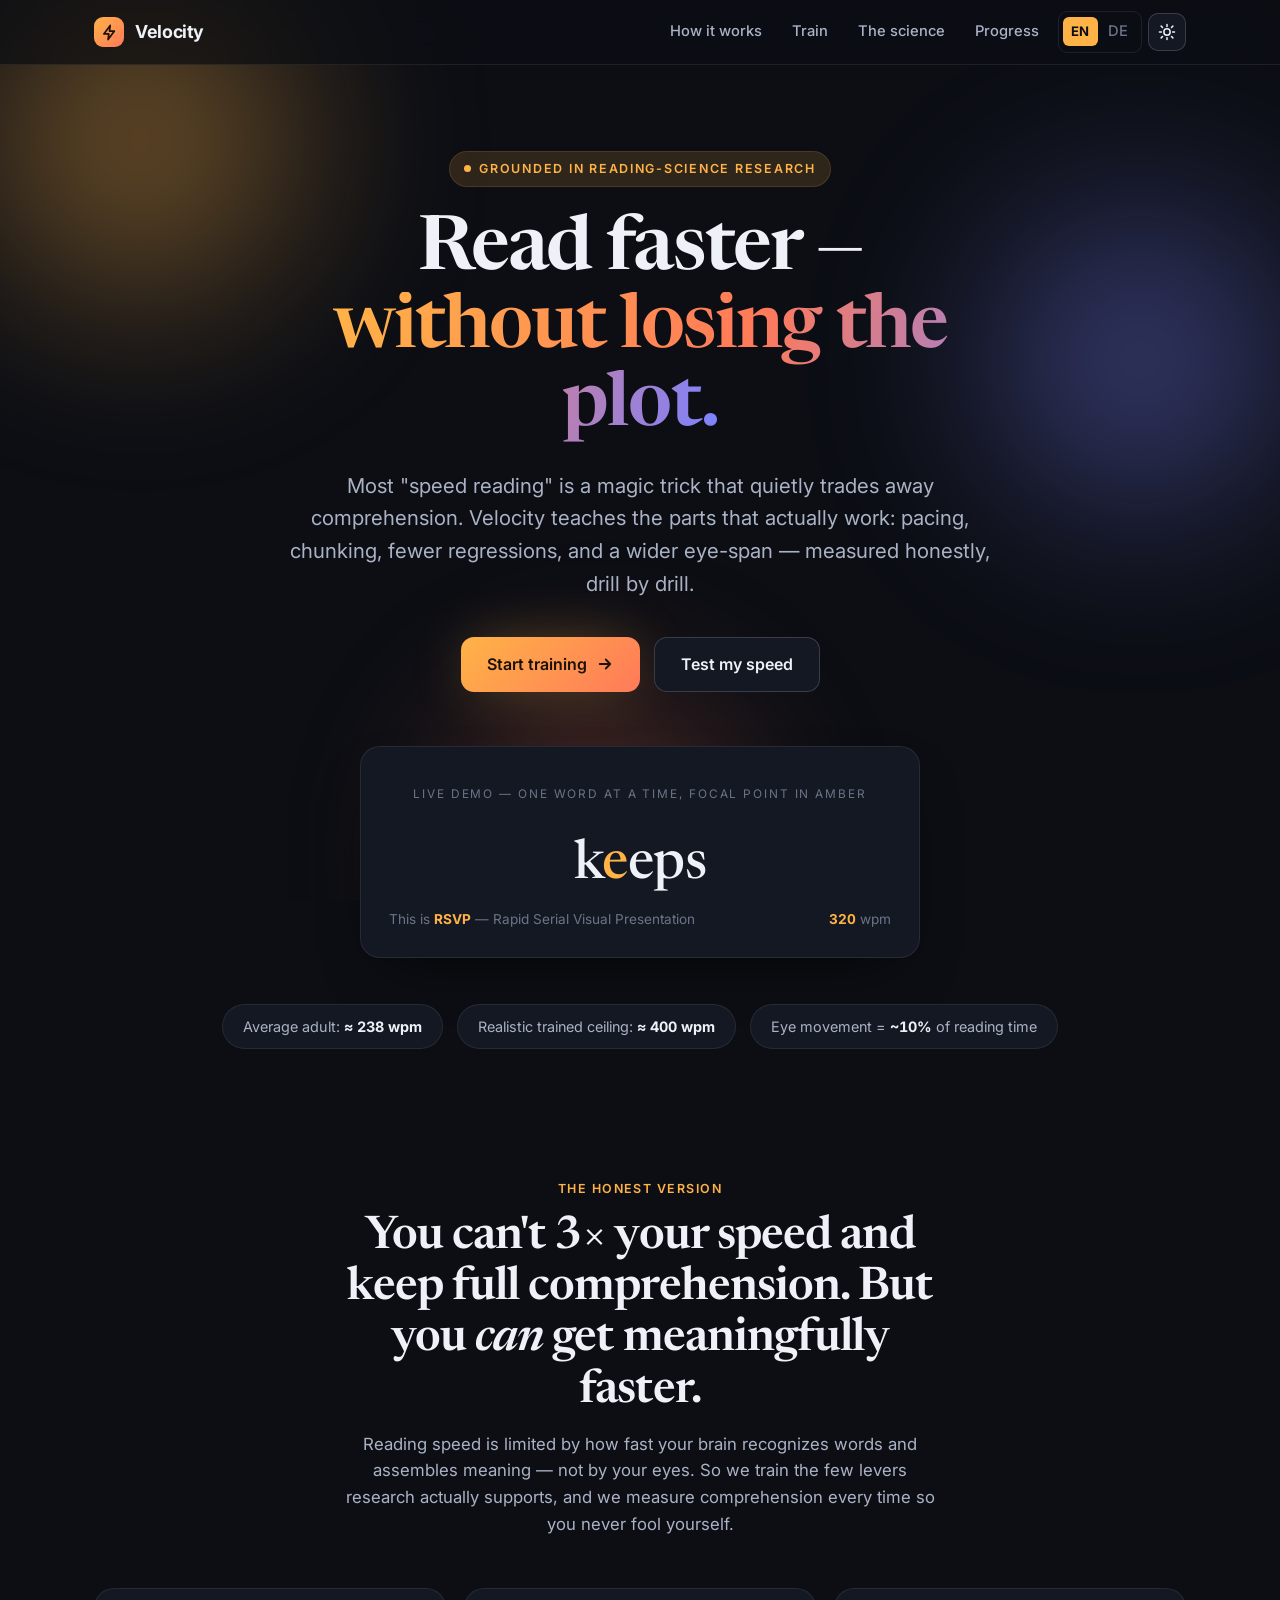
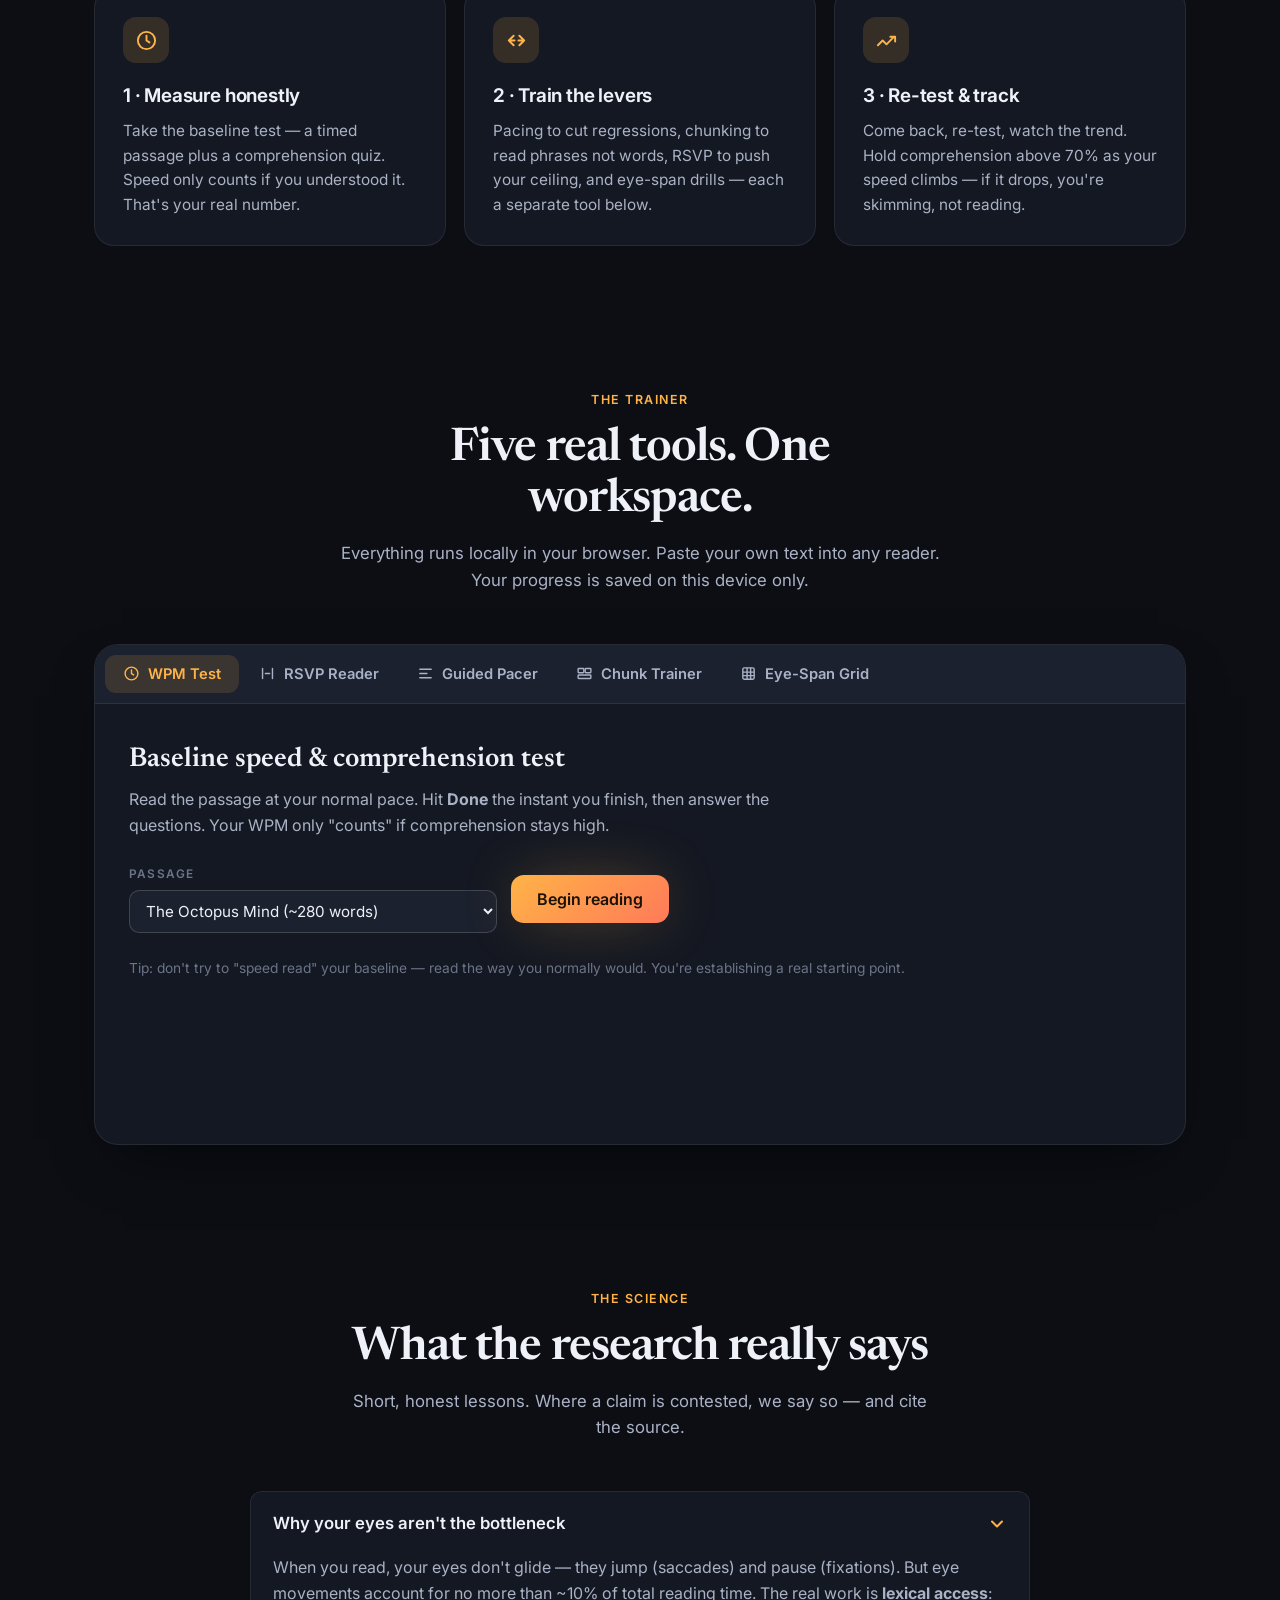
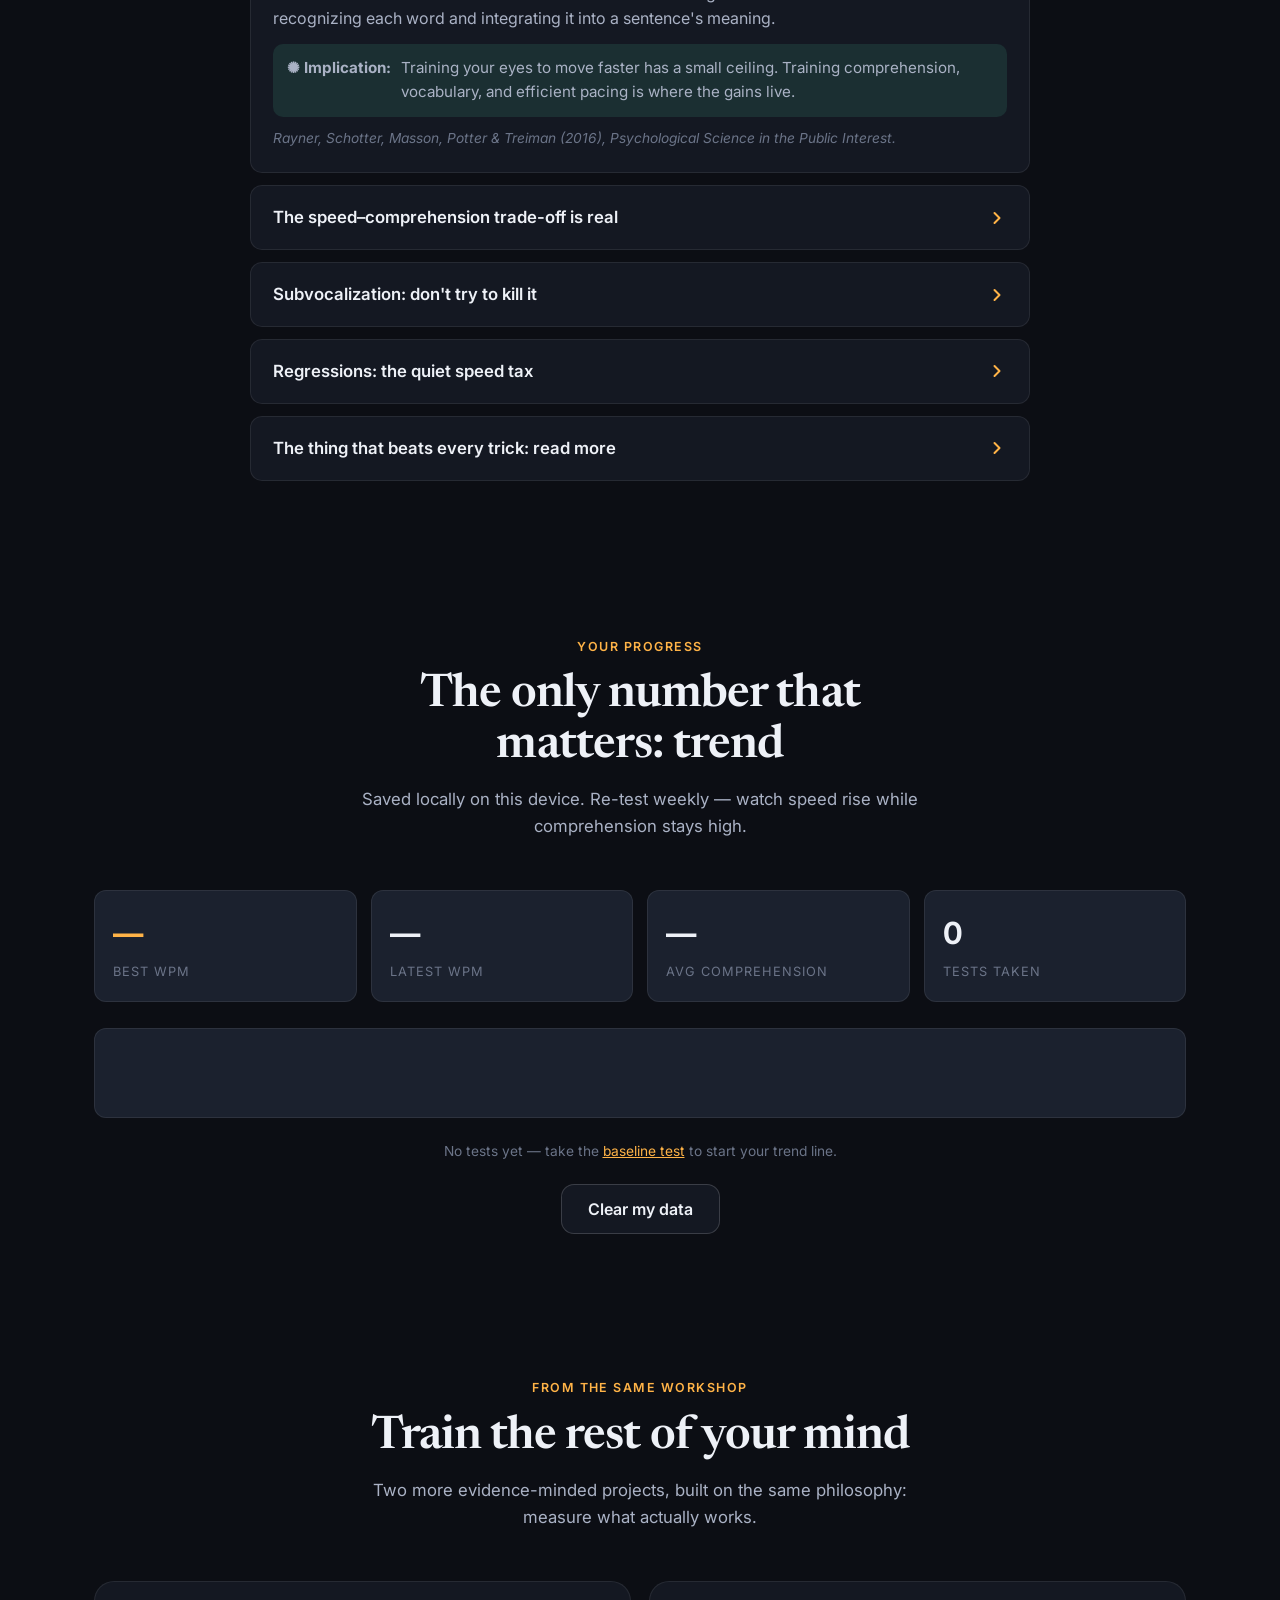
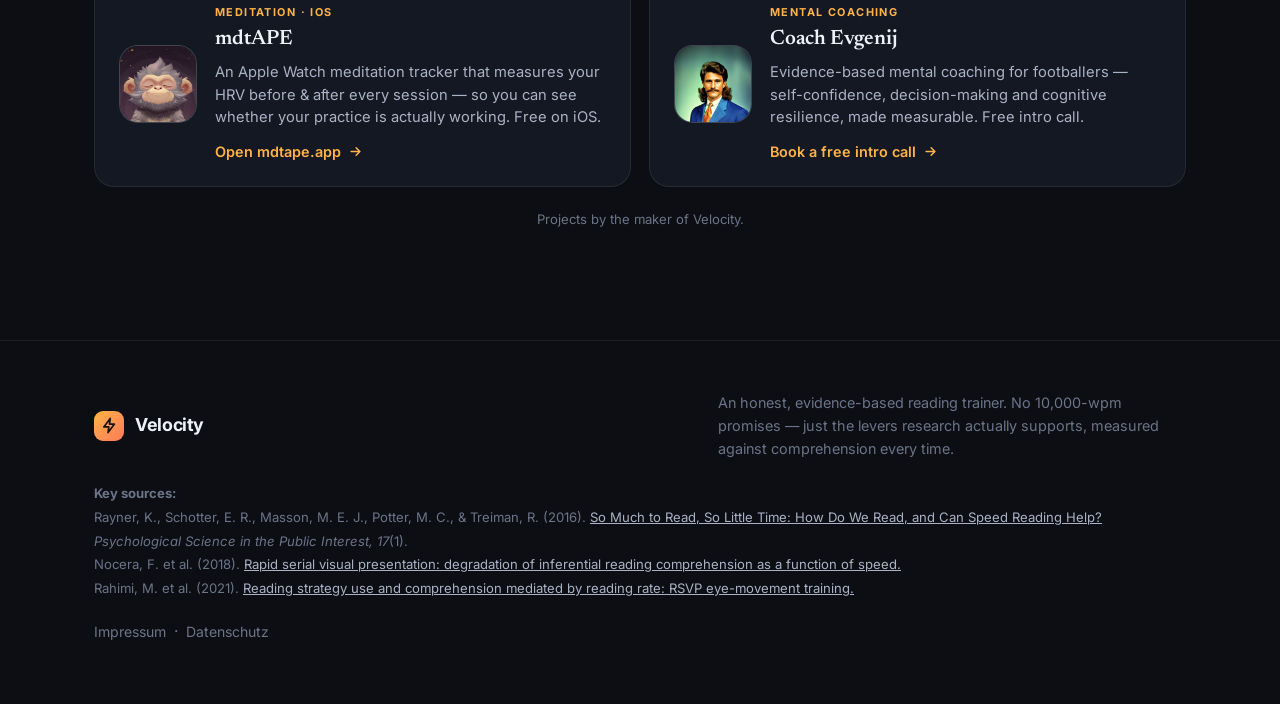
==== commit 0d56a43e: "Mobile optimization: hamburger nav + responsive spacing - Mobile hamburger menu (homepages) replacin" ====
--- a/index.html
+++ b/index.html
@@ -63,7 +63,7 @@
       </div>
       Velocity
     </div>
-    <nav class="nav-links">
+    <nav class="nav-links" id="navLinks">
       <a href="#how">How it works</a>
       <a href="#train">Train</a>
       <a href="#learn">The science</a>
@@ -73,6 +73,10 @@
         <svg id="themeIcon" viewBox="0 0 24 24" fill="none" stroke="currentColor" stroke-width="2" stroke-linecap="round" stroke-linejoin="round"><path d="M21 12.8A9 9 0 1 1 11.2 3 7 7 0 0 0 21 12.8z"/></svg>
       </button>
     </nav>
+    <button class="nav-burger" id="navBurger" aria-label="Menu" aria-expanded="false" aria-controls="navLinks">
+      <svg class="bars" viewBox="0 0 24 24" fill="none" stroke="currentColor" stroke-width="2" stroke-linecap="round"><path d="M4 7h16M4 12h16M4 17h16"/></svg>
+      <svg class="x" viewBox="0 0 24 24" fill="none" stroke="currentColor" stroke-width="2" stroke-linecap="round"><path d="M6 6l12 12M18 6 6 18"/></svg>
+    </button>
   </div>
 </header>
 
--- a/styles.css
+++ b/styles.css
@@ -138,6 +138,37 @@
 .theme-toggle:hover { transform: rotate(-18deg) scale(1.06); border-color: var(--accent); }
 .theme-toggle svg { width: 18px; height: 18px; }
 
+/* hamburger (mobile only) */
+.nav-burger {
+  display: none; width: 42px; height: 42px; border-radius: 11px; cursor: pointer;
+  background: var(--bg-elev); border: 1px solid var(--surface-line-strong); color: var(--text);
+  flex: 0 0 auto; place-items: center; transition: border-color .2s;
+}
+.nav-burger:hover { border-color: var(--accent); }
+.nav-burger svg { width: 22px; height: 22px; }
+.nav-burger .x { display: none; }
+.nav-burger.open .bars { display: none; }
+.nav-burger.open .x { display: block; }
+
+/* dropdown applies to the homepage nav only (#navLinks); legal-page navs
+   have no hamburger, so they keep their simple inline layout. */
+@media (max-width: 760px) {
+  .nav-burger { display: grid; }
+  #navLinks {
+    position: absolute; top: 100%; left: 0; right: 0;
+    flex-direction: column; align-items: stretch; gap: 2px;
+    background: var(--bg-elev);
+    border-top: 1px solid var(--surface-line); border-bottom: 1px solid var(--surface-line);
+    padding: 14px 24px 20px; box-shadow: var(--shadow);
+    transform: translateY(-10px); opacity: 0; pointer-events: none;
+    transition: opacity .26s var(--ease), transform .26s var(--ease);
+  }
+  #navLinks.open { transform: none; opacity: 1; pointer-events: auto; }
+  #navLinks a { padding: 13px 14px; font-size: 1.02rem; border-radius: 10px; }
+  #navLinks .lang-switch { align-self: flex-start; margin: 10px 0 2px; }
+  #navLinks .theme-toggle { align-self: flex-start; }
+}
+
 /* ============================ HERO ============================ */
 .hero { padding: 86px 0 56px; text-align: center; position: relative; }
 .eyebrow {
@@ -479,6 +510,33 @@
 .card:hover::after, .banner:hover::after { opacity: 1; }
 .card > *, .banner > * { position: relative; z-index: 1; }
 
+/* ============================ MOBILE SPACING ============================ */
+@media (max-width: 560px) {
+  .wrap { padding: 0 18px; }
+  section { padding: 52px 0; }
+  .hero { padding: 60px 0 40px; }
+  .section-head { margin-bottom: 34px; }
+  .tool-body { padding: 22px 16px; min-height: 0; }
+  .tool-tabs { padding: 8px; }
+  /* full-width form controls so nothing clips inside the panel */
+  .controls { gap: 14px; }
+  .controls .field { width: 100%; }
+  .field select, .field input[type=text], .field input[type=range] { width: 100%; }
+  .field .seg { width: 100%; }
+  .field .seg button { flex: 1; }
+  .test-passage { padding: 22px; font-size: 1.16rem; }
+  .paced-text { padding: 22px; font-size: 1.18rem; line-height: 1.9; }
+  .reader-stage { padding: 40px 14px; }
+  .card { padding: 22px 20px; }
+  .banner { padding: 18px; gap: 14px; }
+  .banner img.logo { width: 60px; height: 60px; }
+  .result-card { padding: 30px 18px; }
+  .result-grid { gap: 18px; }
+  .legal-wrap { padding: 48px 20px 30px; }
+  .foot-inner { gap: 16px; }
+  .stat-ribbon { gap: 10px; }
+}
+
 @media (prefers-reduced-motion: reduce) {
   *, *::after, *::before { animation: none !important; transition: none !important; }
   .reveal { opacity:1; transform:none; filter:none; }
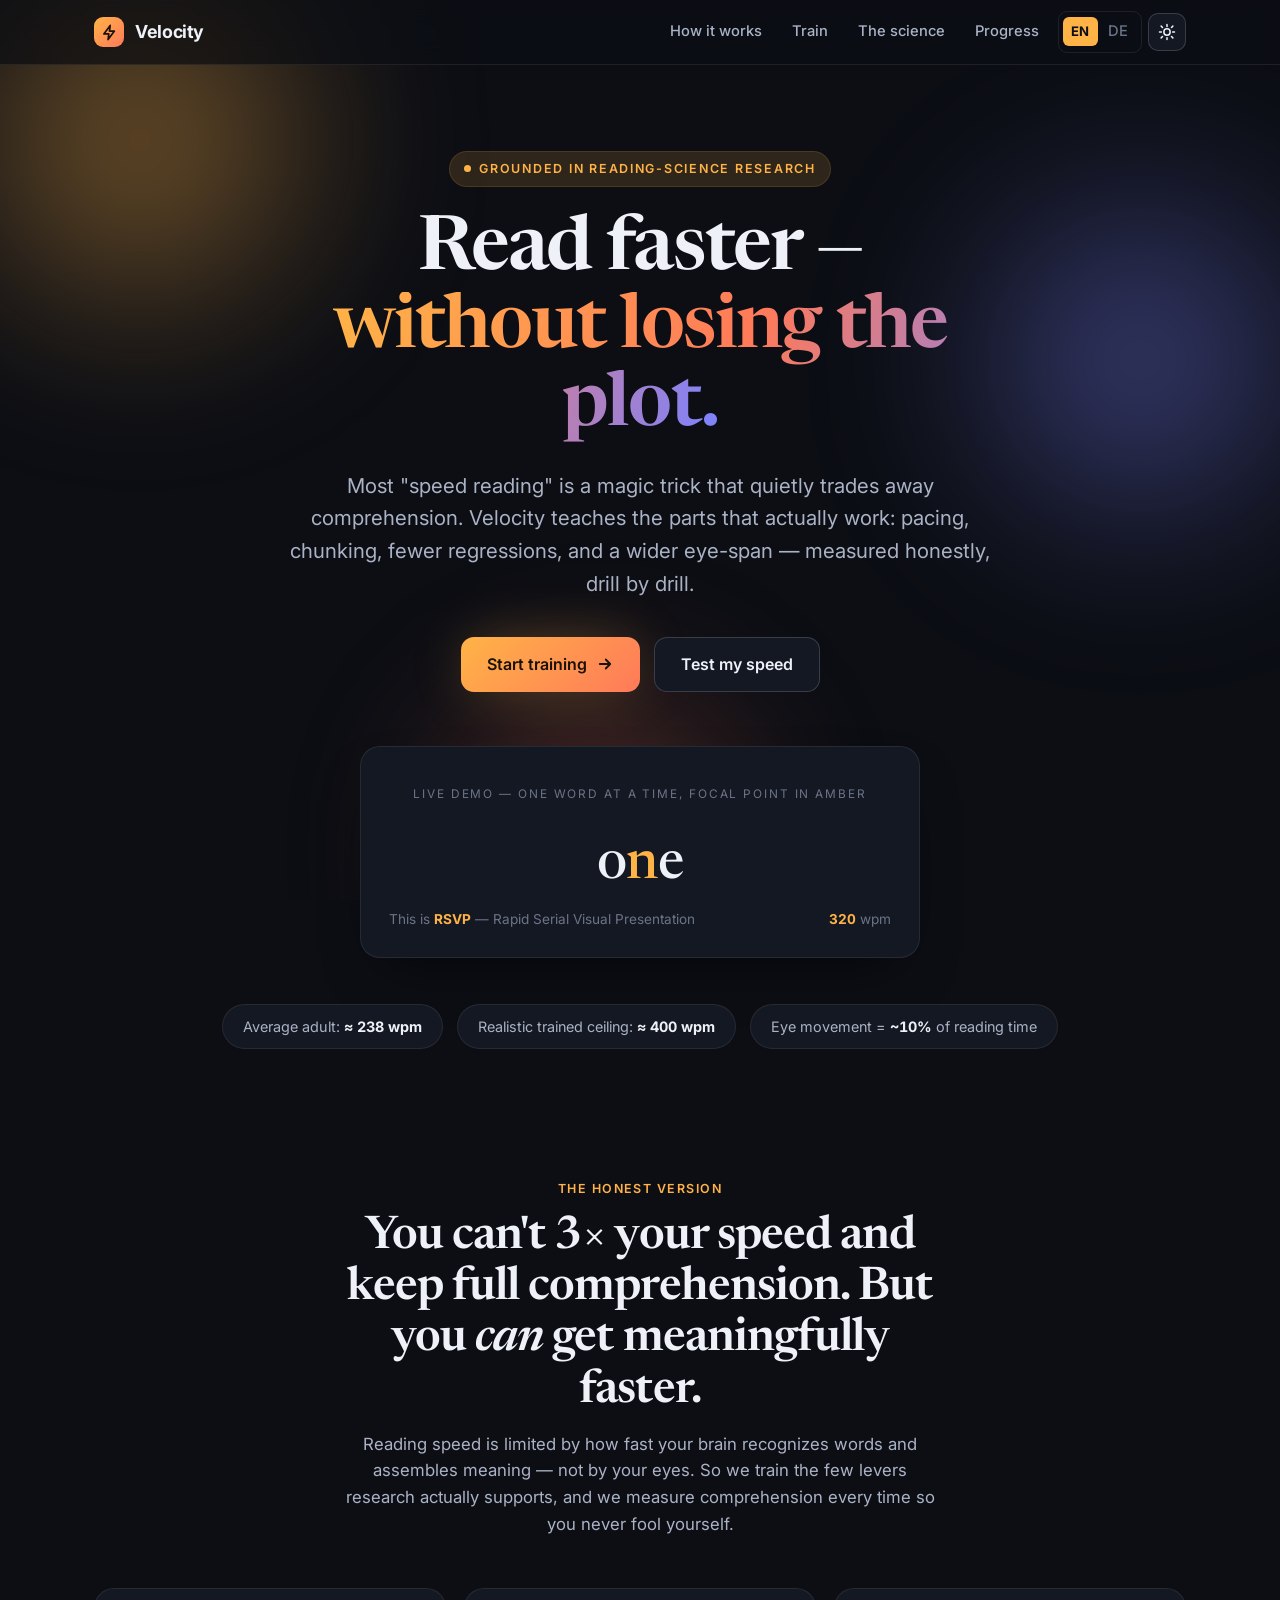
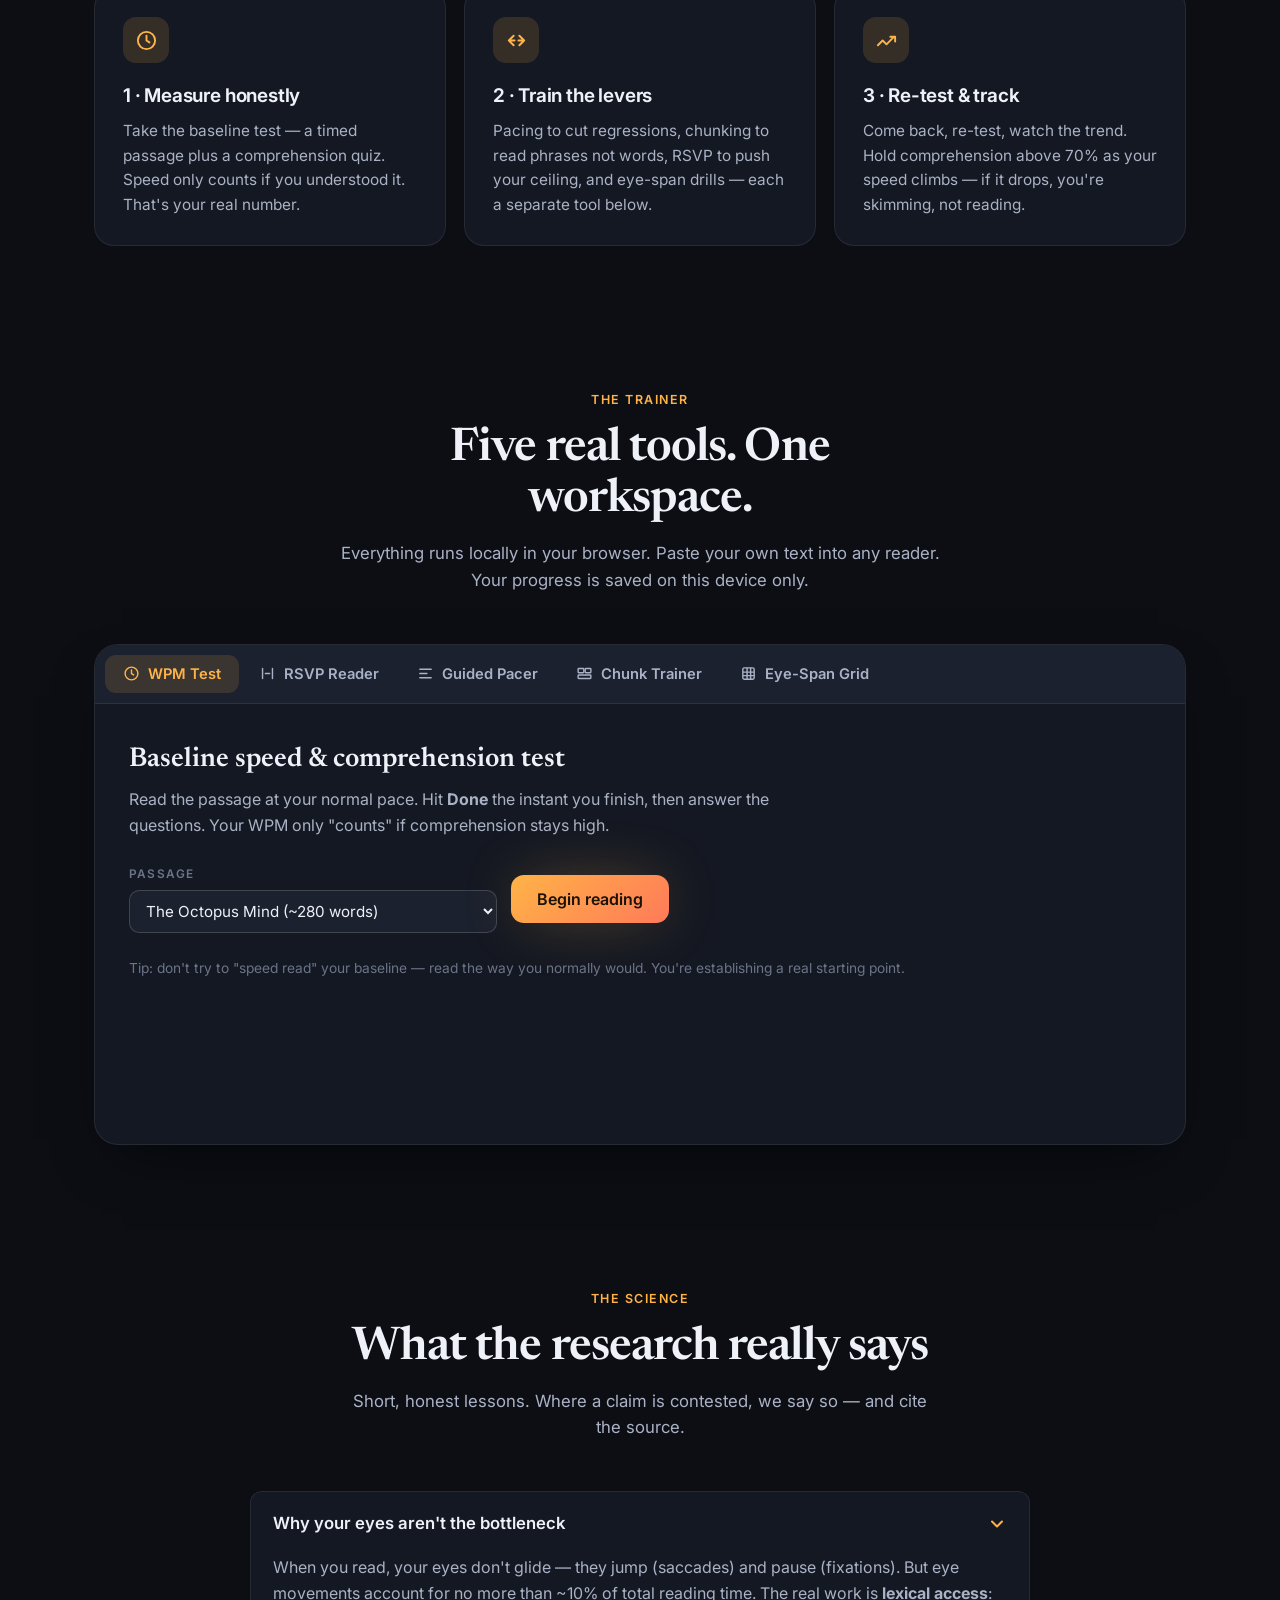
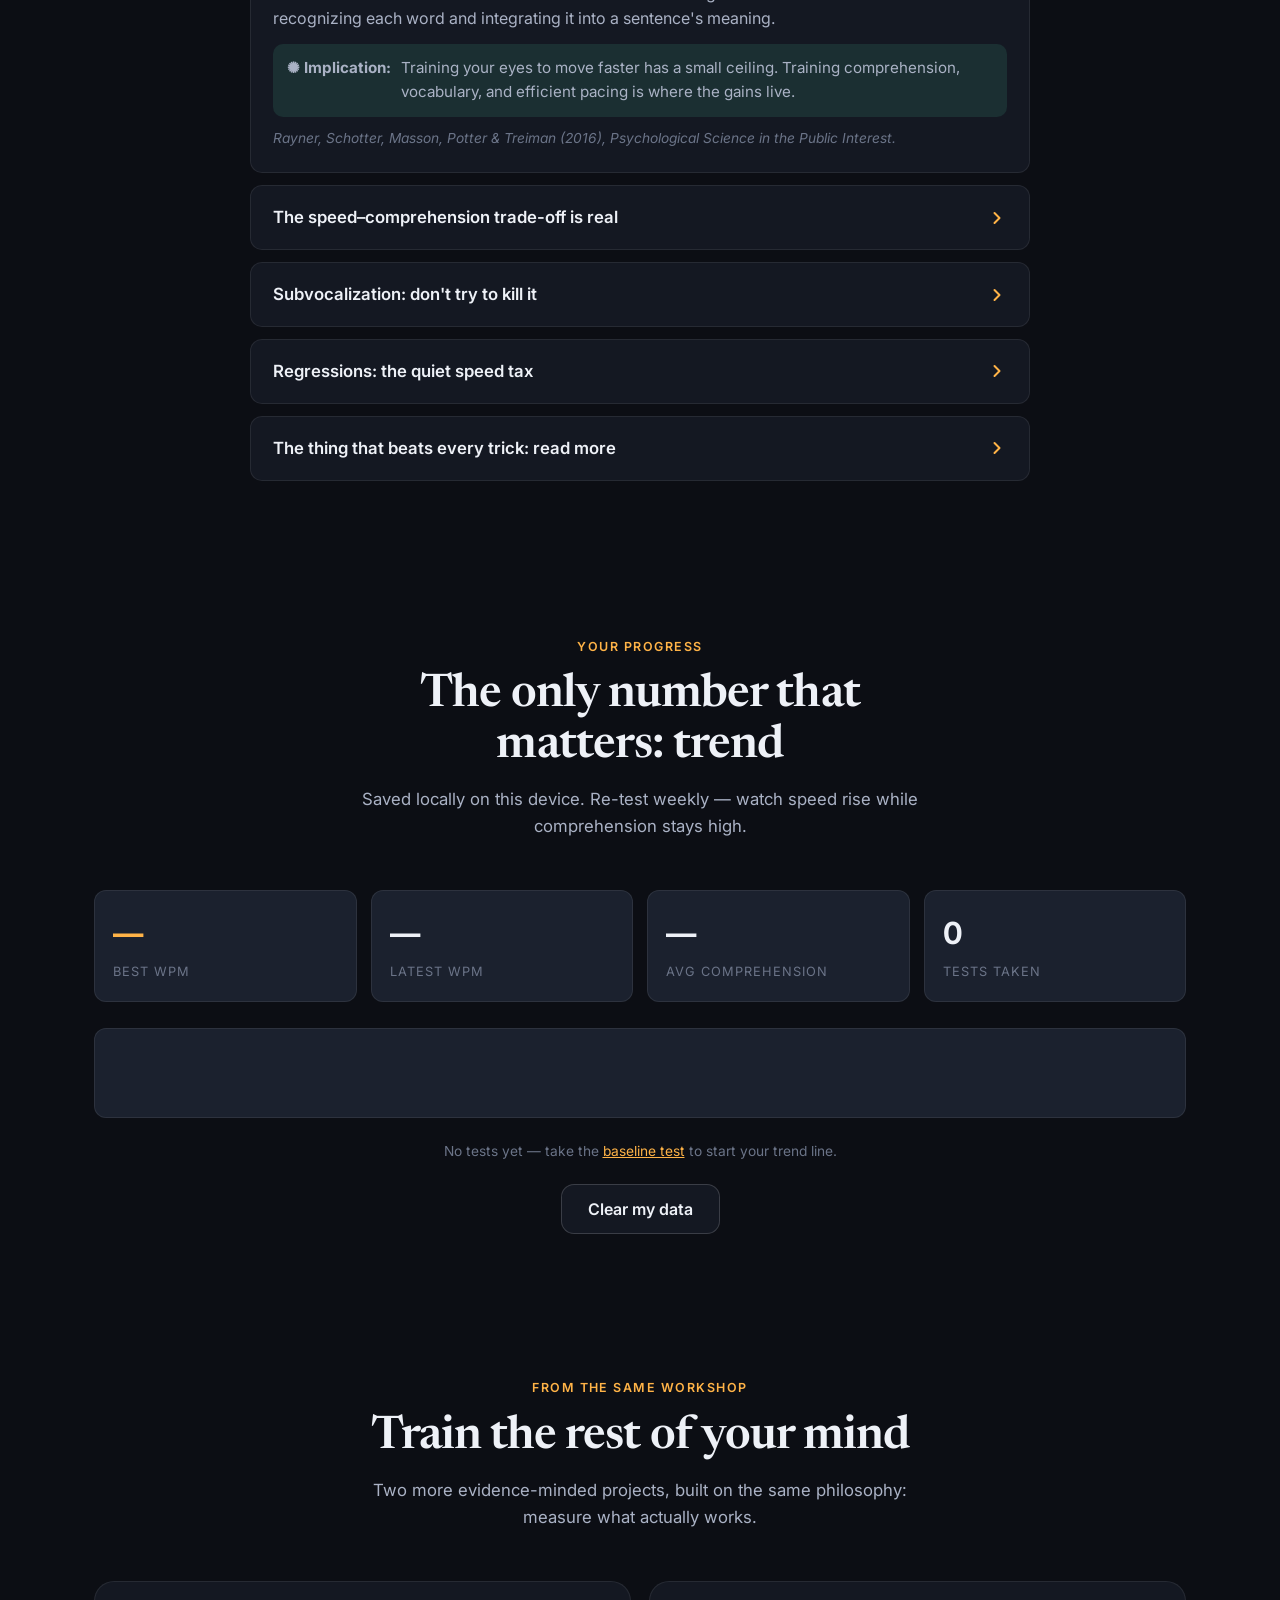
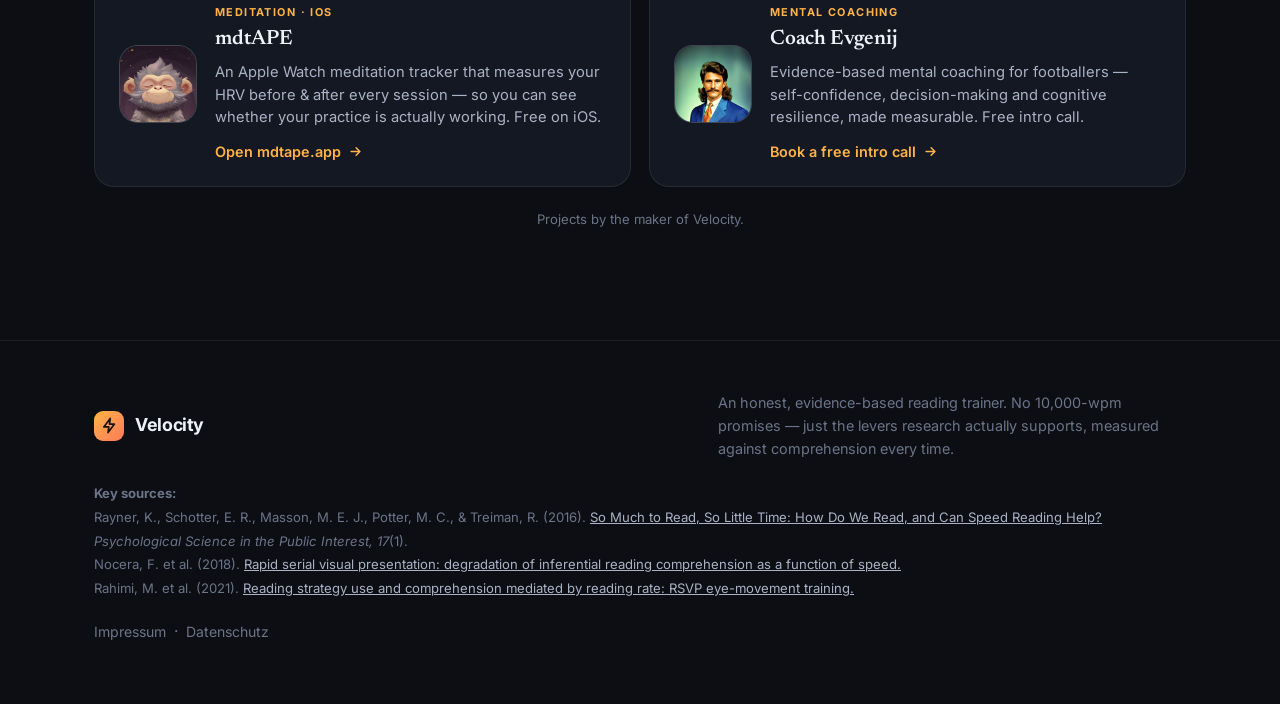
==== commit 4aeef9b8: "Repoint site to reader.mdtape.app; host on PixelX - All canonical/hreflang/OG/Twitter/JSON-LD/sitema" ====
--- a/index.html
+++ b/index.html
@@ -12,18 +12,18 @@
 <meta name="color-scheme" content="dark light" />
 
 <!-- Canonical + language alternates -->
-<link rel="canonical" href="https://afrosamuraiy.github.io/velocity-reader/" />
-<link rel="alternate" hreflang="en" href="https://afrosamuraiy.github.io/velocity-reader/" />
-<link rel="alternate" hreflang="de" href="https://afrosamuraiy.github.io/velocity-reader/de/" />
-<link rel="alternate" hreflang="x-default" href="https://afrosamuraiy.github.io/velocity-reader/" />
+<link rel="canonical" href="https://reader.mdtape.app/" />
+<link rel="alternate" hreflang="en" href="https://reader.mdtape.app/" />
+<link rel="alternate" hreflang="de" href="https://reader.mdtape.app/de/" />
+<link rel="alternate" hreflang="x-default" href="https://reader.mdtape.app/" />
 
 <!-- Open Graph -->
 <meta property="og:type" content="website" />
 <meta property="og:site_name" content="Velocity" />
 <meta property="og:title" content="Velocity — Learn to Read Faster, Backed by Science" />
 <meta property="og:description" content="An honest, evidence-based speed-reading trainer: RSVP reader, pacing drills, eye-span training, and a real WPM + comprehension test. No 10,000-wpm myths." />
-<meta property="og:url" content="https://afrosamuraiy.github.io/velocity-reader/" />
-<meta property="og:image" content="https://afrosamuraiy.github.io/velocity-reader/og-image.png" />
+<meta property="og:url" content="https://reader.mdtape.app/" />
+<meta property="og:image" content="https://reader.mdtape.app/og-image.png" />
 <meta property="og:image:width" content="1200" />
 <meta property="og:image:height" content="630" />
 <meta property="og:image:alt" content="Velocity — read faster, without losing the plot." />
@@ -34,11 +34,11 @@
 <meta name="twitter:card" content="summary_large_image" />
 <meta name="twitter:title" content="Velocity — Learn to Read Faster, Backed by Science" />
 <meta name="twitter:description" content="An honest, evidence-based speed-reading trainer. Test your WPM + comprehension, then train the levers research actually supports." />
-<meta name="twitter:image" content="https://afrosamuraiy.github.io/velocity-reader/og-image.png" />
+<meta name="twitter:image" content="https://reader.mdtape.app/og-image.png" />
 
 <!-- Structured data -->
 <script type="application/ld+json">
-{"@context":"https://schema.org","@type":"WebApplication","name":"Velocity","alternateName":"Velocity Speed Reading Trainer","url":"https://afrosamuraiy.github.io/velocity-reader/","description":"An honest, evidence-based speed-reading trainer with an RSVP reader, guided pacer, chunk trainer, Schulte eye-span grid, and a real WPM + comprehension test.","applicationCategory":"EducationalApplication","operatingSystem":"Web browser","browserRequirements":"Requires JavaScript","inLanguage":["en","de"],"isAccessibleForFree":true,"offers":{"@type":"Offer","price":"0","priceCurrency":"USD"}}
+{"@context":"https://schema.org","@type":"WebApplication","name":"Velocity","alternateName":"Velocity Speed Reading Trainer","url":"https://reader.mdtape.app/","description":"An honest, evidence-based speed-reading trainer with an RSVP reader, guided pacer, chunk trainer, Schulte eye-span grid, and a real WPM + comprehension test.","applicationCategory":"EducationalApplication","operatingSystem":"Web browser","browserRequirements":"Requires JavaScript","inLanguage":["en","de"],"isAccessibleForFree":true,"offers":{"@type":"Offer","price":"0","priceCurrency":"USD"}}
 </script>
 <script type="application/ld+json">
 {"@context":"https://schema.org","@type":"FAQPage","inLanguage":"en","mainEntity":[{"@type":"Question","name":"Are your eyes the bottleneck when reading fast?","acceptedAnswer":{"@type":"Answer","text":"No. Eye movements account for only about 10% of reading time. The real limit is recognizing each word and integrating it into a sentence's meaning, so training eye speed has a low ceiling while comprehension, vocabulary and pacing matter more."}},{"@type":"Question","name":"Can you read 1,000+ words per minute with full comprehension?","acceptedAnswer":{"@type":"Answer","text":"No. There is a real speed-comprehension trade-off. RSVP studies show comprehension holding up to about 350 wpm and then dropping as speed rises. Reading much faster than that becomes skimming, which is a separate skill."}},{"@type":"Question","name":"Should you eliminate subvocalization to read faster?","acceptedAnswer":{"@type":"Answer","text":"Not entirely. The inner voice supports comprehension, especially for difficult text. Reduce full word-by-word subvocalization by reading in chunks and pacing slightly faster than comfortable, rather than forcing it off."}},{"@type":"Question","name":"What are regressions and do they slow reading?","acceptedAnswer":{"@type":"Answer","text":"Regressions are small backward eye-jumps to reread, around 10 to 15% of eye movements. Many are habitual and unnecessary, and a pacer reduces them, but some rereading is genuinely needed for hard text so it should not be banned."}},{"@type":"Question","name":"What is the most reliable way to read faster?","acceptedAnswer":{"@type":"Answer","text":"Practice and vocabulary. Familiar words are recognized almost instantly, so broad daily reading and a strong vocabulary do more for reading speed than any single technique or trick."}}]}
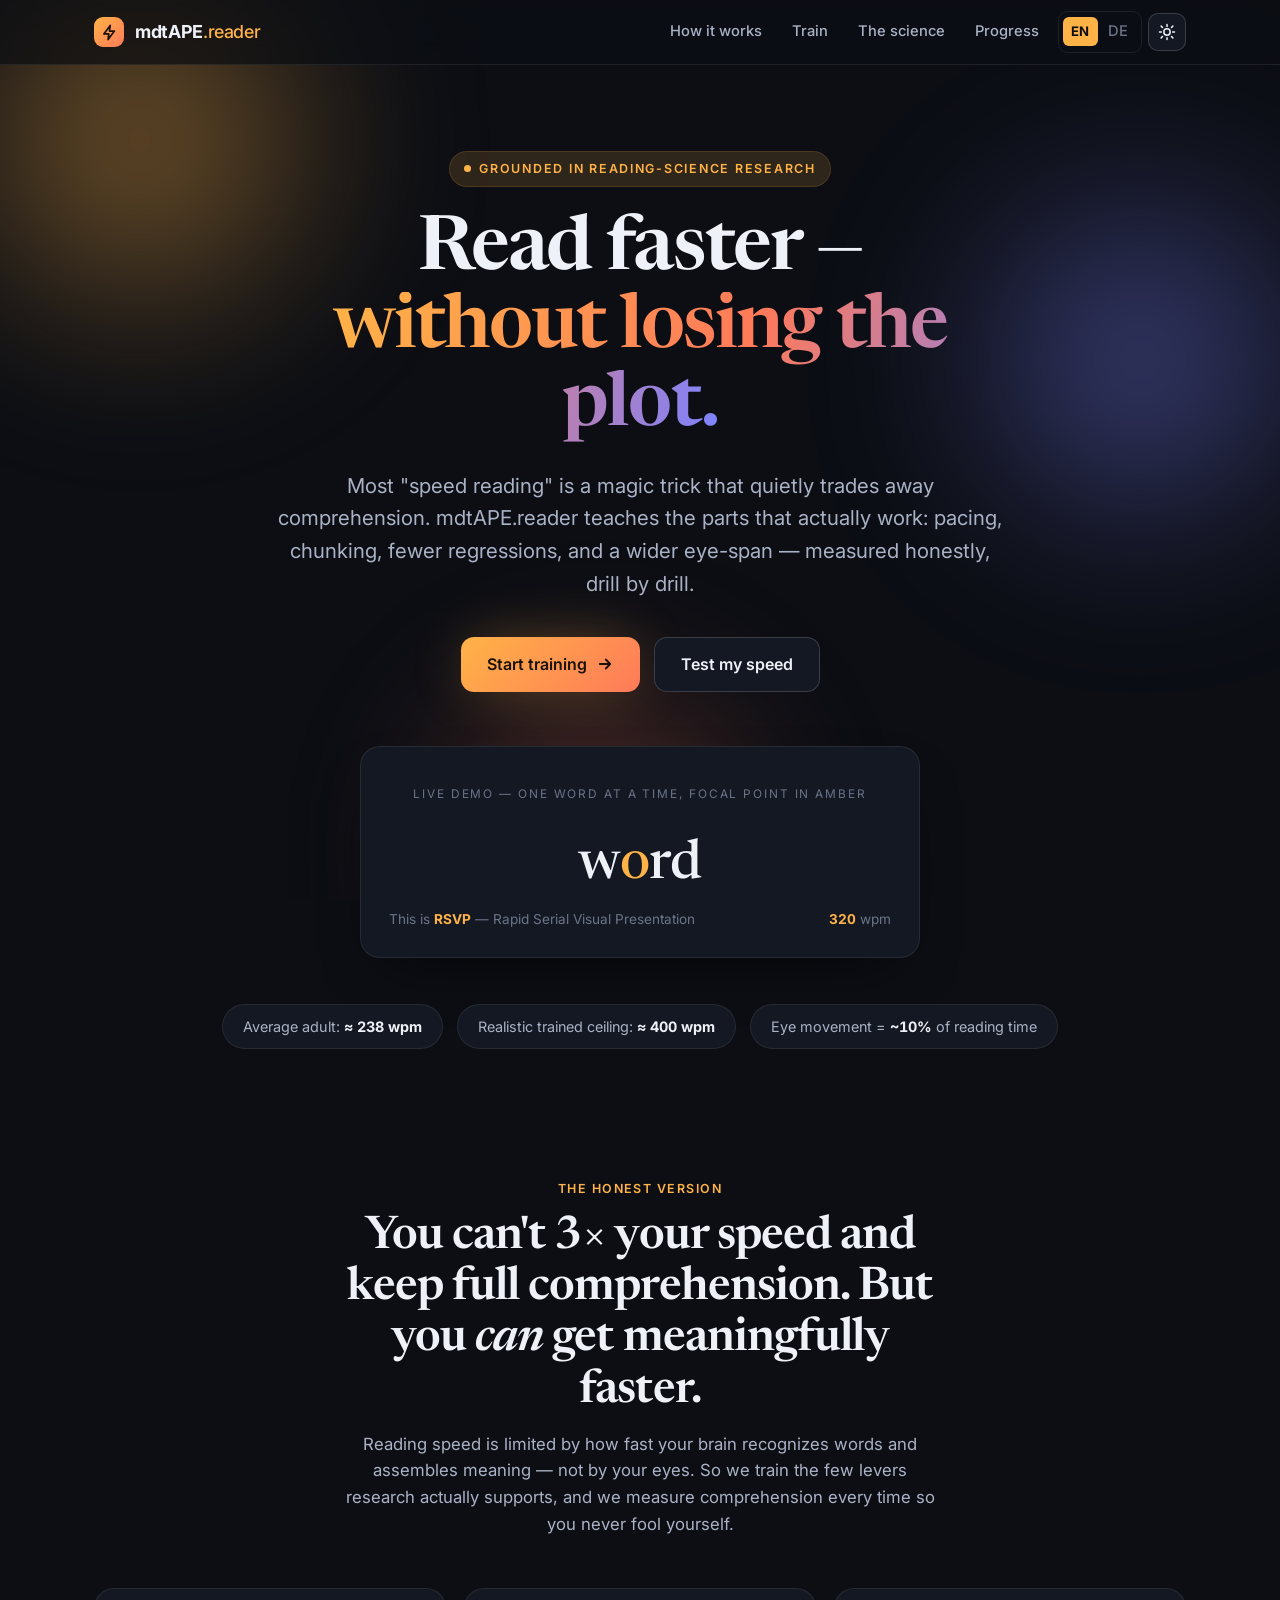
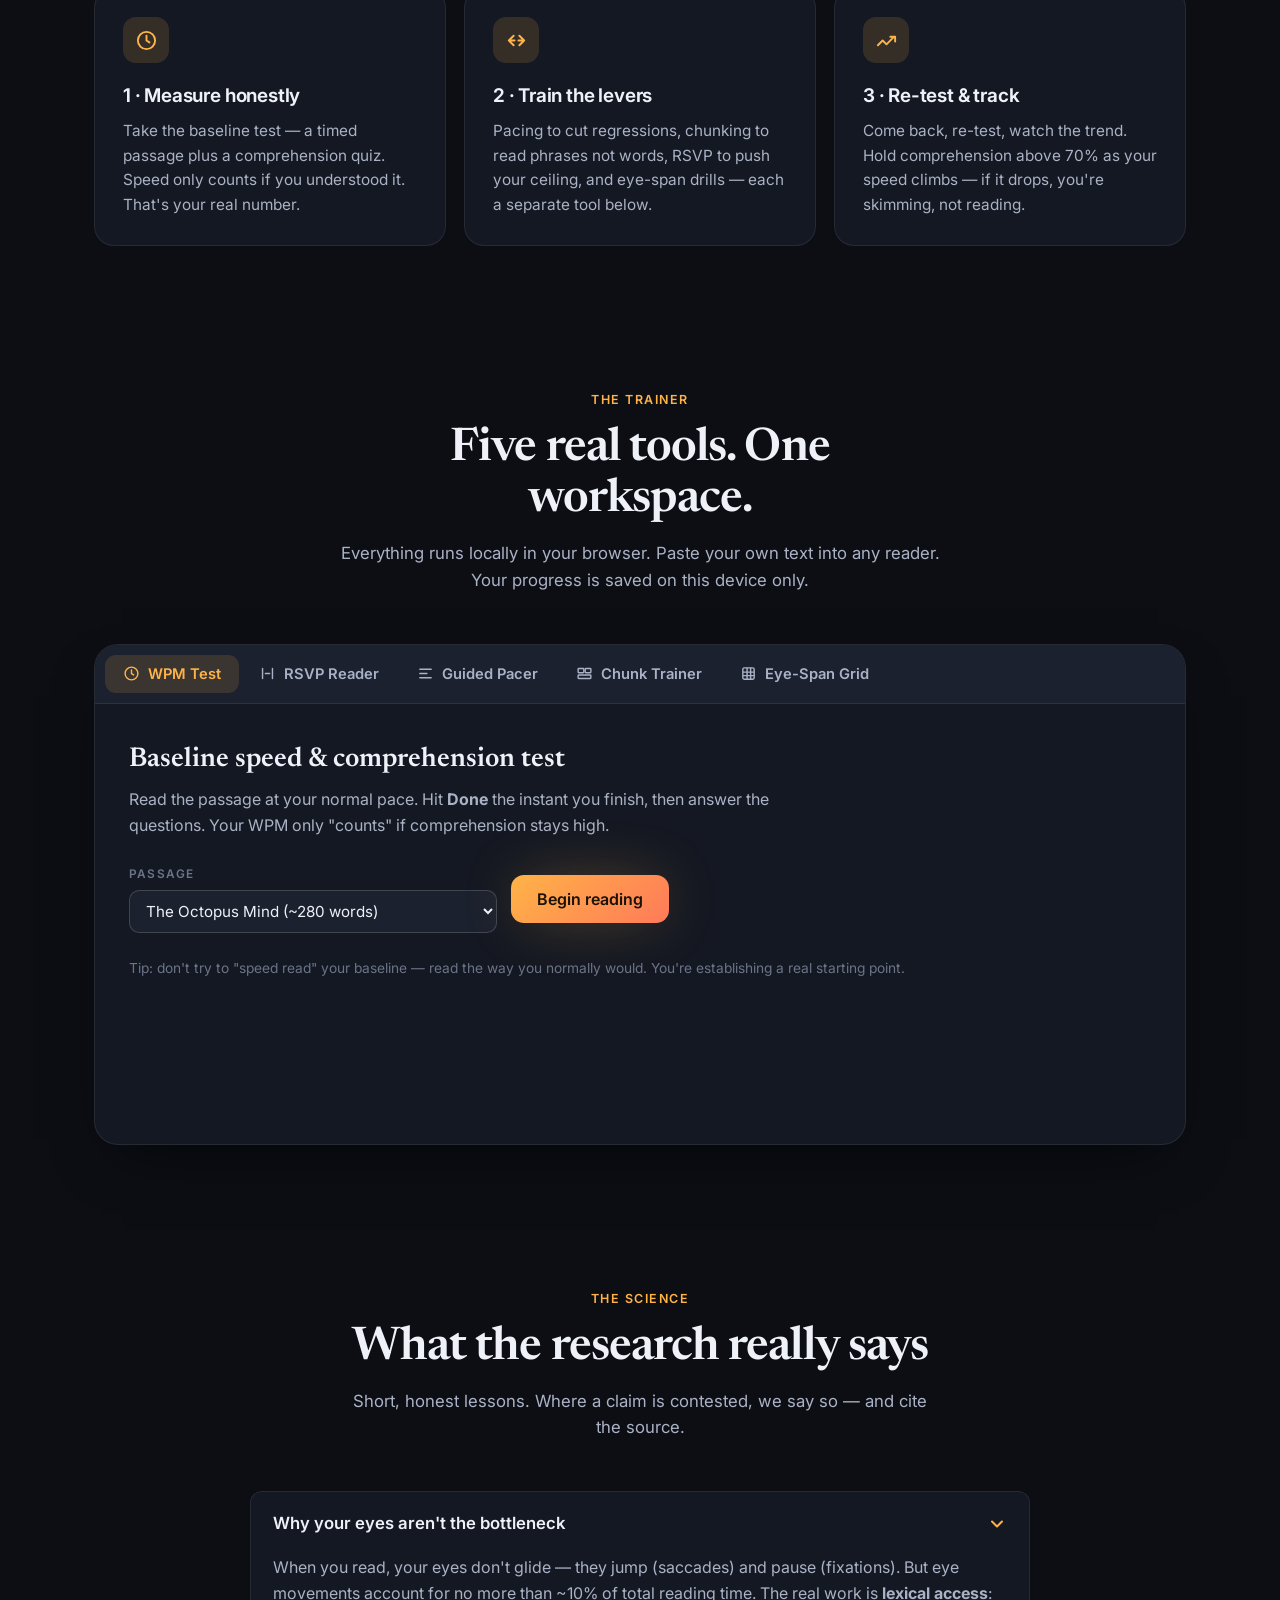
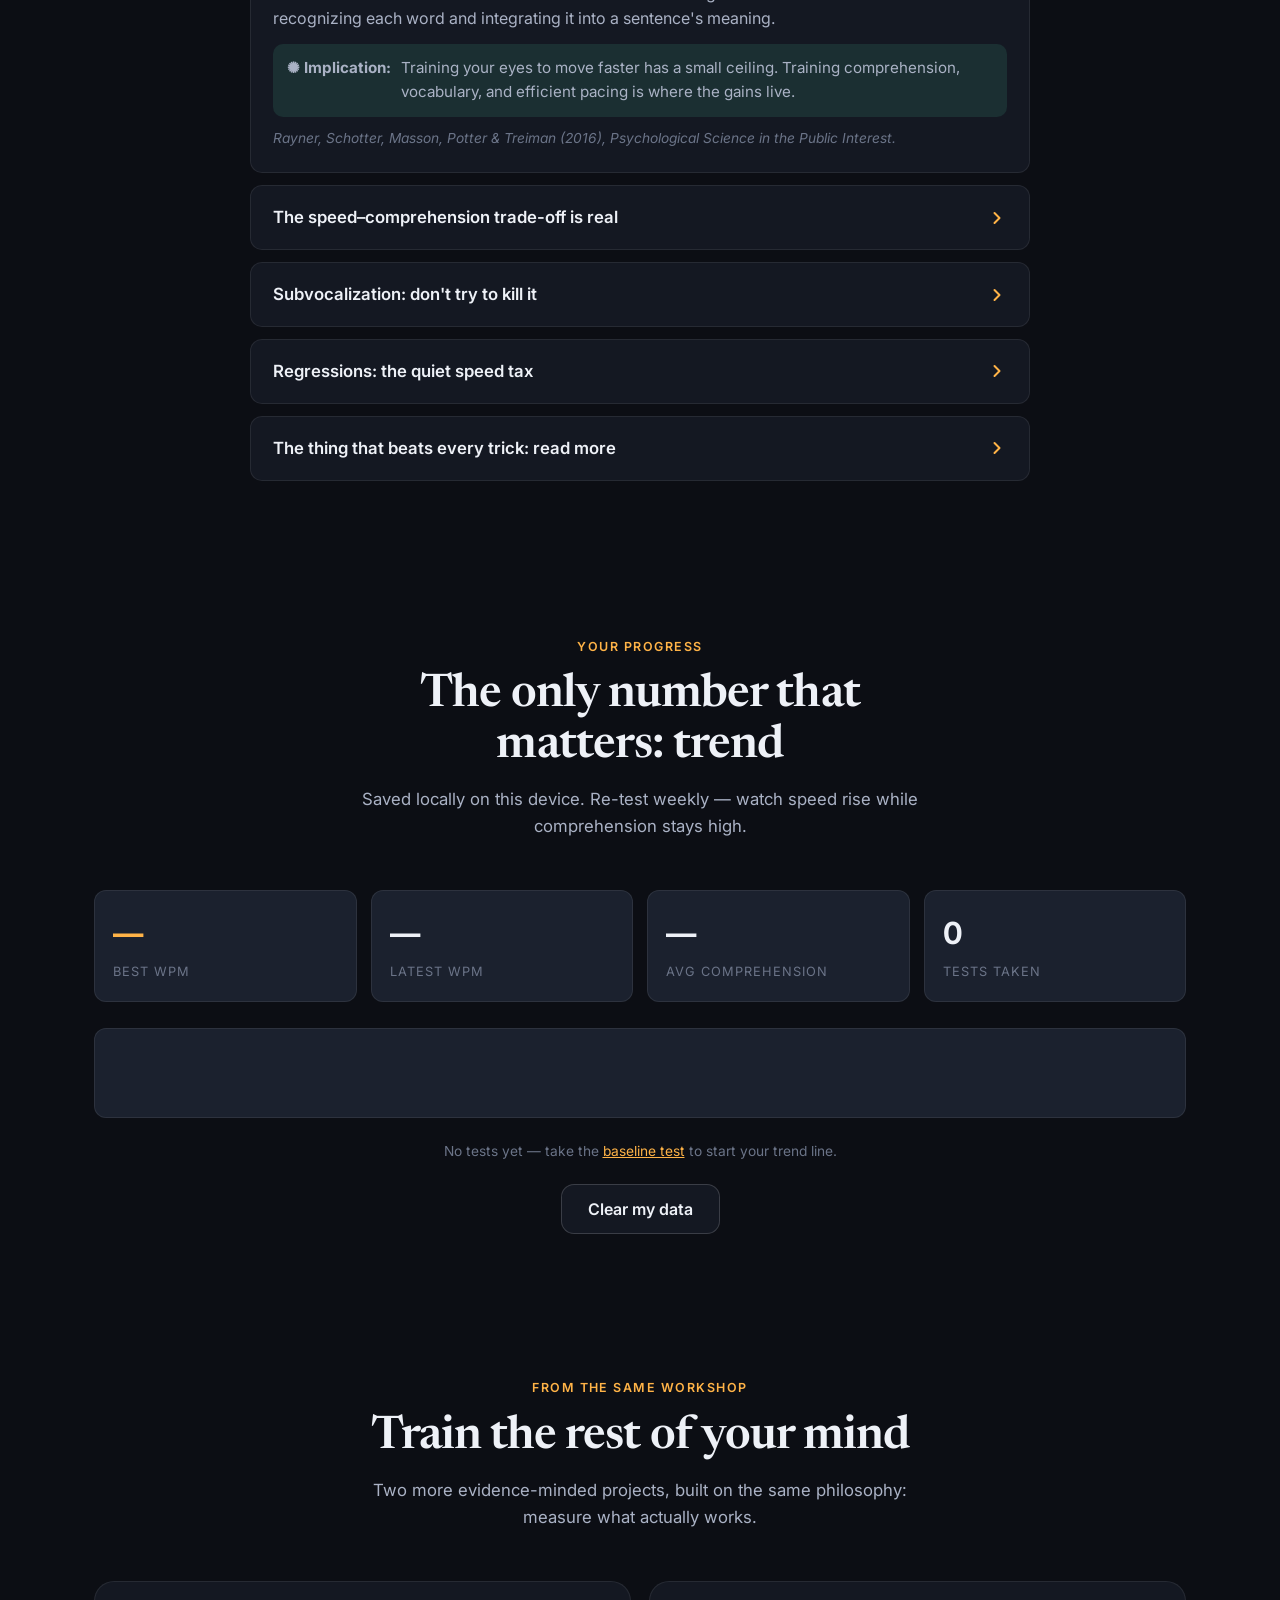
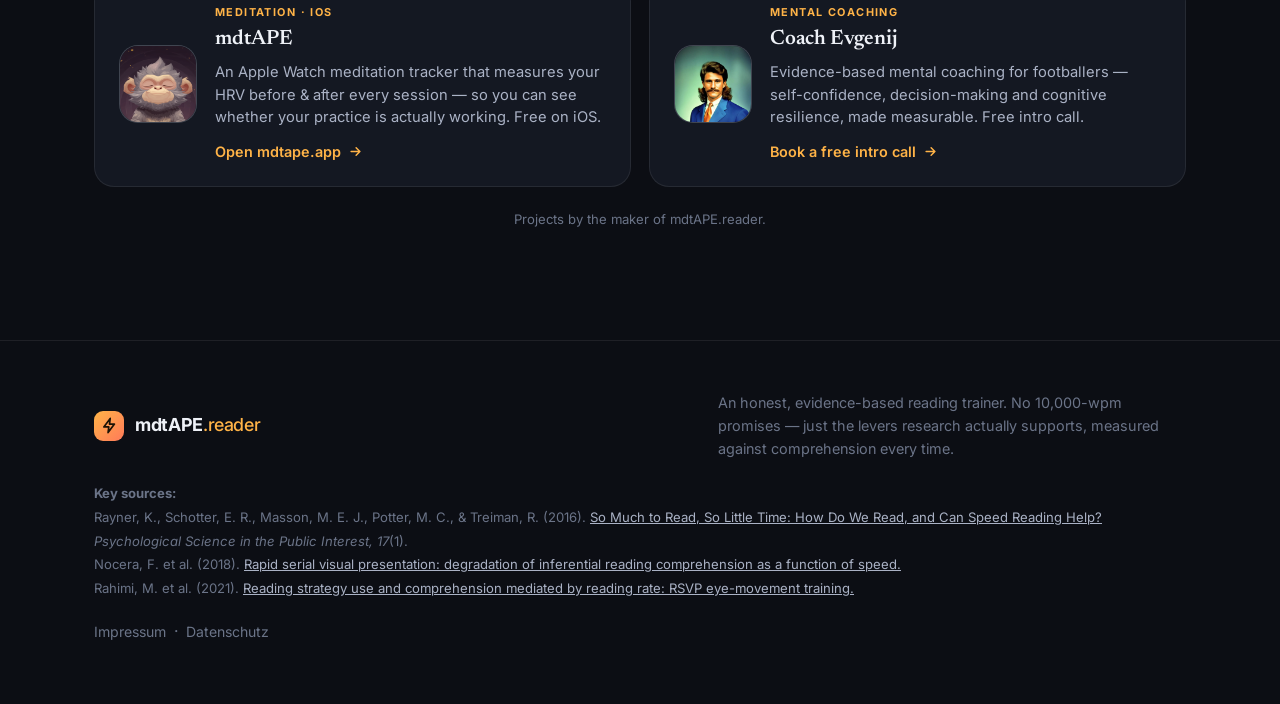
==== commit 24112383: "Rename brand Velocity -> mdtAPE.reader - All 41 references updated (titles, meta, OG/Twitter, JSON-L" ====
--- a/index.html
+++ b/index.html
@@ -3,10 +3,10 @@
 <head>
 <meta charset="UTF-8" />
 <meta name="viewport" content="width=device-width, initial-scale=1.0" />
-<title>Velocity — Learn to Read Faster, Backed by Science</title>
+<title>mdtAPE.reader — Learn to Read Faster, Backed by Science</title>
 <meta name="description" content="Evidence-based speed-reading training: RSVP reader, pacing drills, eye-span trainer, and a real WPM + comprehension test. No myths — just what the research supports." />
 <meta name="keywords" content="speed reading, read faster, reading speed test, words per minute, WPM test, RSVP reader, reading comprehension, eye-span training, Schulte table, learn to read faster" />
-<meta name="author" content="Velocity" />
+<meta name="author" content="mdtAPE.reader" />
 <meta name="robots" content="index, follow, max-image-preview:large, max-snippet:-1" />
 <meta name="theme-color" content="#0c0e14" />
 <meta name="color-scheme" content="dark light" />
@@ -19,26 +19,26 @@
 
 <!-- Open Graph -->
 <meta property="og:type" content="website" />
-<meta property="og:site_name" content="Velocity" />
-<meta property="og:title" content="Velocity — Learn to Read Faster, Backed by Science" />
+<meta property="og:site_name" content="mdtAPE.reader" />
+<meta property="og:title" content="mdtAPE.reader — Learn to Read Faster, Backed by Science" />
 <meta property="og:description" content="An honest, evidence-based speed-reading trainer: RSVP reader, pacing drills, eye-span training, and a real WPM + comprehension test. No 10,000-wpm myths." />
 <meta property="og:url" content="https://reader.mdtape.app/" />
 <meta property="og:image" content="https://reader.mdtape.app/og-image.png" />
 <meta property="og:image:width" content="1200" />
 <meta property="og:image:height" content="630" />
-<meta property="og:image:alt" content="Velocity — read faster, without losing the plot." />
+<meta property="og:image:alt" content="mdtAPE.reader — read faster, without losing the plot." />
 <meta property="og:locale" content="en_US" />
 <meta property="og:locale:alternate" content="de_DE" />
 
 <!-- Twitter -->
 <meta name="twitter:card" content="summary_large_image" />
-<meta name="twitter:title" content="Velocity — Learn to Read Faster, Backed by Science" />
+<meta name="twitter:title" content="mdtAPE.reader — Learn to Read Faster, Backed by Science" />
 <meta name="twitter:description" content="An honest, evidence-based speed-reading trainer. Test your WPM + comprehension, then train the levers research actually supports." />
 <meta name="twitter:image" content="https://reader.mdtape.app/og-image.png" />
 
 <!-- Structured data -->
 <script type="application/ld+json">
-{"@context":"https://schema.org","@type":"WebApplication","name":"Velocity","alternateName":"Velocity Speed Reading Trainer","url":"https://reader.mdtape.app/","description":"An honest, evidence-based speed-reading trainer with an RSVP reader, guided pacer, chunk trainer, Schulte eye-span grid, and a real WPM + comprehension test.","applicationCategory":"EducationalApplication","operatingSystem":"Web browser","browserRequirements":"Requires JavaScript","inLanguage":["en","de"],"isAccessibleForFree":true,"offers":{"@type":"Offer","price":"0","priceCurrency":"USD"}}
+{"@context":"https://schema.org","@type":"WebApplication","name":"mdtAPE.reader","alternateName":"mdtAPE.reader Speed Reading Trainer","url":"https://reader.mdtape.app/","description":"An honest, evidence-based speed-reading trainer with an RSVP reader, guided pacer, chunk trainer, Schulte eye-span grid, and a real WPM + comprehension test.","applicationCategory":"EducationalApplication","operatingSystem":"Web browser","browserRequirements":"Requires JavaScript","inLanguage":["en","de"],"isAccessibleForFree":true,"offers":{"@type":"Offer","price":"0","priceCurrency":"USD"}}
 </script>
 <script type="application/ld+json">
 {"@context":"https://schema.org","@type":"FAQPage","inLanguage":"en","mainEntity":[{"@type":"Question","name":"Are your eyes the bottleneck when reading fast?","acceptedAnswer":{"@type":"Answer","text":"No. Eye movements account for only about 10% of reading time. The real limit is recognizing each word and integrating it into a sentence's meaning, so training eye speed has a low ceiling while comprehension, vocabulary and pacing matter more."}},{"@type":"Question","name":"Can you read 1,000+ words per minute with full comprehension?","acceptedAnswer":{"@type":"Answer","text":"No. There is a real speed-comprehension trade-off. RSVP studies show comprehension holding up to about 350 wpm and then dropping as speed rises. Reading much faster than that becomes skimming, which is a separate skill."}},{"@type":"Question","name":"Should you eliminate subvocalization to read faster?","acceptedAnswer":{"@type":"Answer","text":"Not entirely. The inner voice supports comprehension, especially for difficult text. Reduce full word-by-word subvocalization by reading in chunks and pacing slightly faster than comfortable, rather than forcing it off."}},{"@type":"Question","name":"What are regressions and do they slow reading?","acceptedAnswer":{"@type":"Answer","text":"Regressions are small backward eye-jumps to reread, around 10 to 15% of eye movements. Many are habitual and unnecessary, and a pacer reduces them, but some rereading is genuinely needed for hard text so it should not be banned."}},{"@type":"Question","name":"What is the most reliable way to read faster?","acceptedAnswer":{"@type":"Answer","text":"Practice and vocabulary. Familiar words are recognized almost instantly, so broad daily reading and a strong vocabulary do more for reading speed than any single technique or trick."}}]}
@@ -61,7 +61,7 @@
       <div class="mark">
         <svg viewBox="0 0 24 24" fill="none" stroke="#1a1206" stroke-width="2.4" stroke-linecap="round" stroke-linejoin="round"><path d="M13 2 4 14h7l-1 8 9-12h-7z"/></svg>
       </div>
-      Velocity
+      <span class="wm">mdtAPE<span class="rd">.reader</span></span>
     </div>
     <nav class="nav-links" id="navLinks">
       <a href="#how">How it works</a>
@@ -85,7 +85,7 @@
   <div class="wrap">
     <span class="eyebrow reveal"><span class="dot"></span> Grounded in reading-science research</span>
     <h1 class="reveal" data-d="1">Read faster — <span class="grad">without losing the plot.</span></h1>
-    <p class="lede reveal" data-d="2">Most "speed reading" is a magic trick that quietly trades away comprehension. Velocity teaches the parts that actually work: pacing, chunking, fewer regressions, and a wider eye-span — measured honestly, drill by drill.</p>
+    <p class="lede reveal" data-d="2">Most "speed reading" is a magic trick that quietly trades away comprehension. mdtAPE.reader teaches the parts that actually work: pacing, chunking, fewer regressions, and a wider eye-span — measured honestly, drill by drill.</p>
     <div class="cta-row reveal" data-d="3">
       <a href="#train" class="btn btn-primary">Start training
         <svg viewBox="0 0 24 24" width="18" fill="none" stroke="currentColor" stroke-width="2.4" stroke-linecap="round" stroke-linejoin="round"><path d="M5 12h14M13 6l6 6-6 6"/></svg>
@@ -97,7 +97,7 @@
     <div class="hero-demo reveal" data-d="3">
       <div class="label">Live demo — one word at a time, focal point in amber</div>
       <div class="rsvp-stage">
-        <div class="reader-word" id="heroWord"><span>Velocity</span></div>
+        <div class="reader-word" id="heroWord"><span>mdtAPE.reader</span></div>
       </div>
       <div class="demo-meta">
         <span>This is <b>RSVP</b> — Rapid Serial Visual Presentation</span>
@@ -416,7 +416,7 @@
         </div>
       </a>
     </div>
-    <p class="partner-tag reveal">Projects by the maker of Velocity.</p>
+    <p class="partner-tag reveal">Projects by the maker of mdtAPE.reader.</p>
   </div>
 </section>
 
@@ -426,7 +426,7 @@
     <div class="foot-inner">
       <div class="brand">
         <div class="mark"><svg viewBox="0 0 24 24" fill="none" stroke="#1a1206" stroke-width="2.4" stroke-linecap="round" stroke-linejoin="round"><path d="M13 2 4 14h7l-1 8 9-12h-7z"/></svg></div>
-        Velocity
+        <span class="wm">mdtAPE<span class="rd">.reader</span></span>
       </div>
       <p>An honest, evidence-based reading trainer. No 10,000-wpm promises — just the levers research actually supports, measured against comprehension every time.</p>
     </div>
--- a/styles.css
+++ b/styles.css
@@ -105,6 +105,7 @@
   height: 64px;
 }
 .brand { display: flex; align-items: center; gap: 11px; font-weight: 700; letter-spacing: -0.02em; font-size: 1.12rem; }
+.brand .rd { color: var(--accent); font-weight: 500; }
 .brand .mark {
   width: 30px; height: 30px; border-radius: 9px;
   background: linear-gradient(135deg, var(--accent), var(--accent-2));
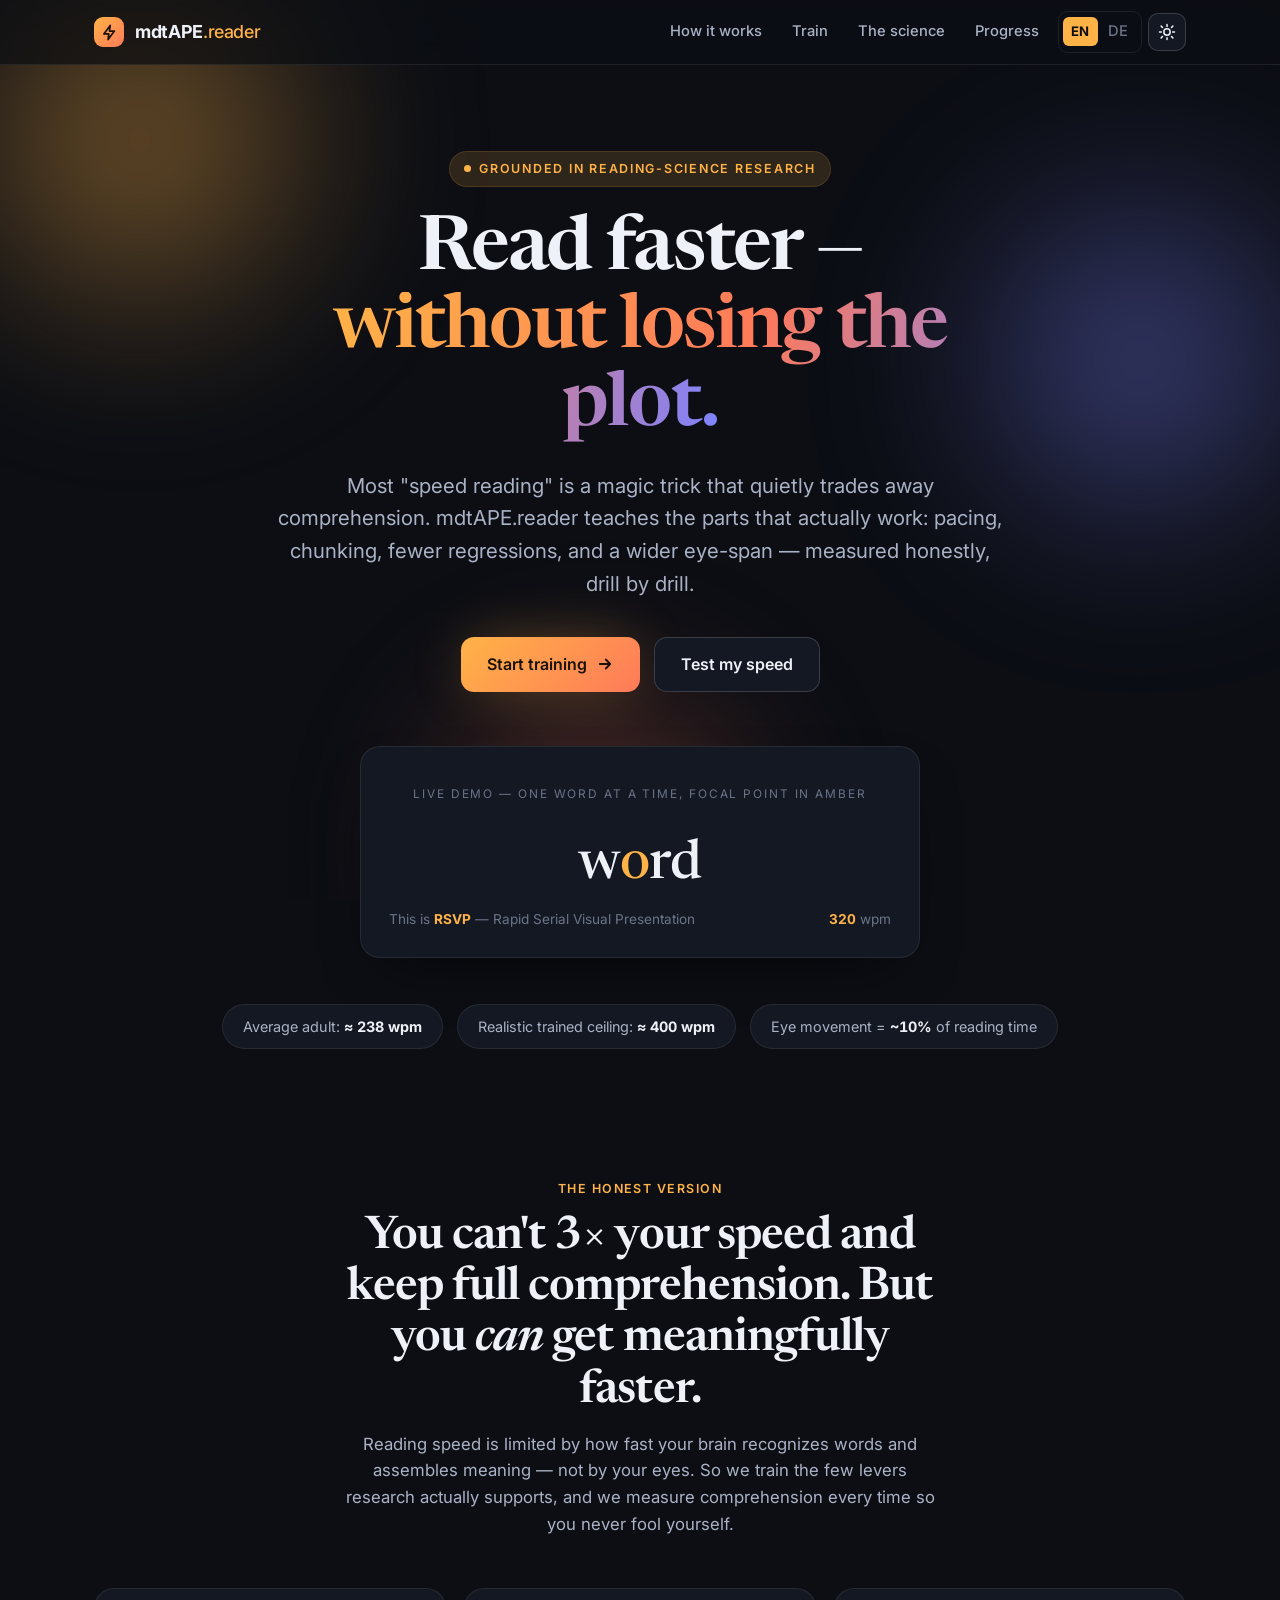
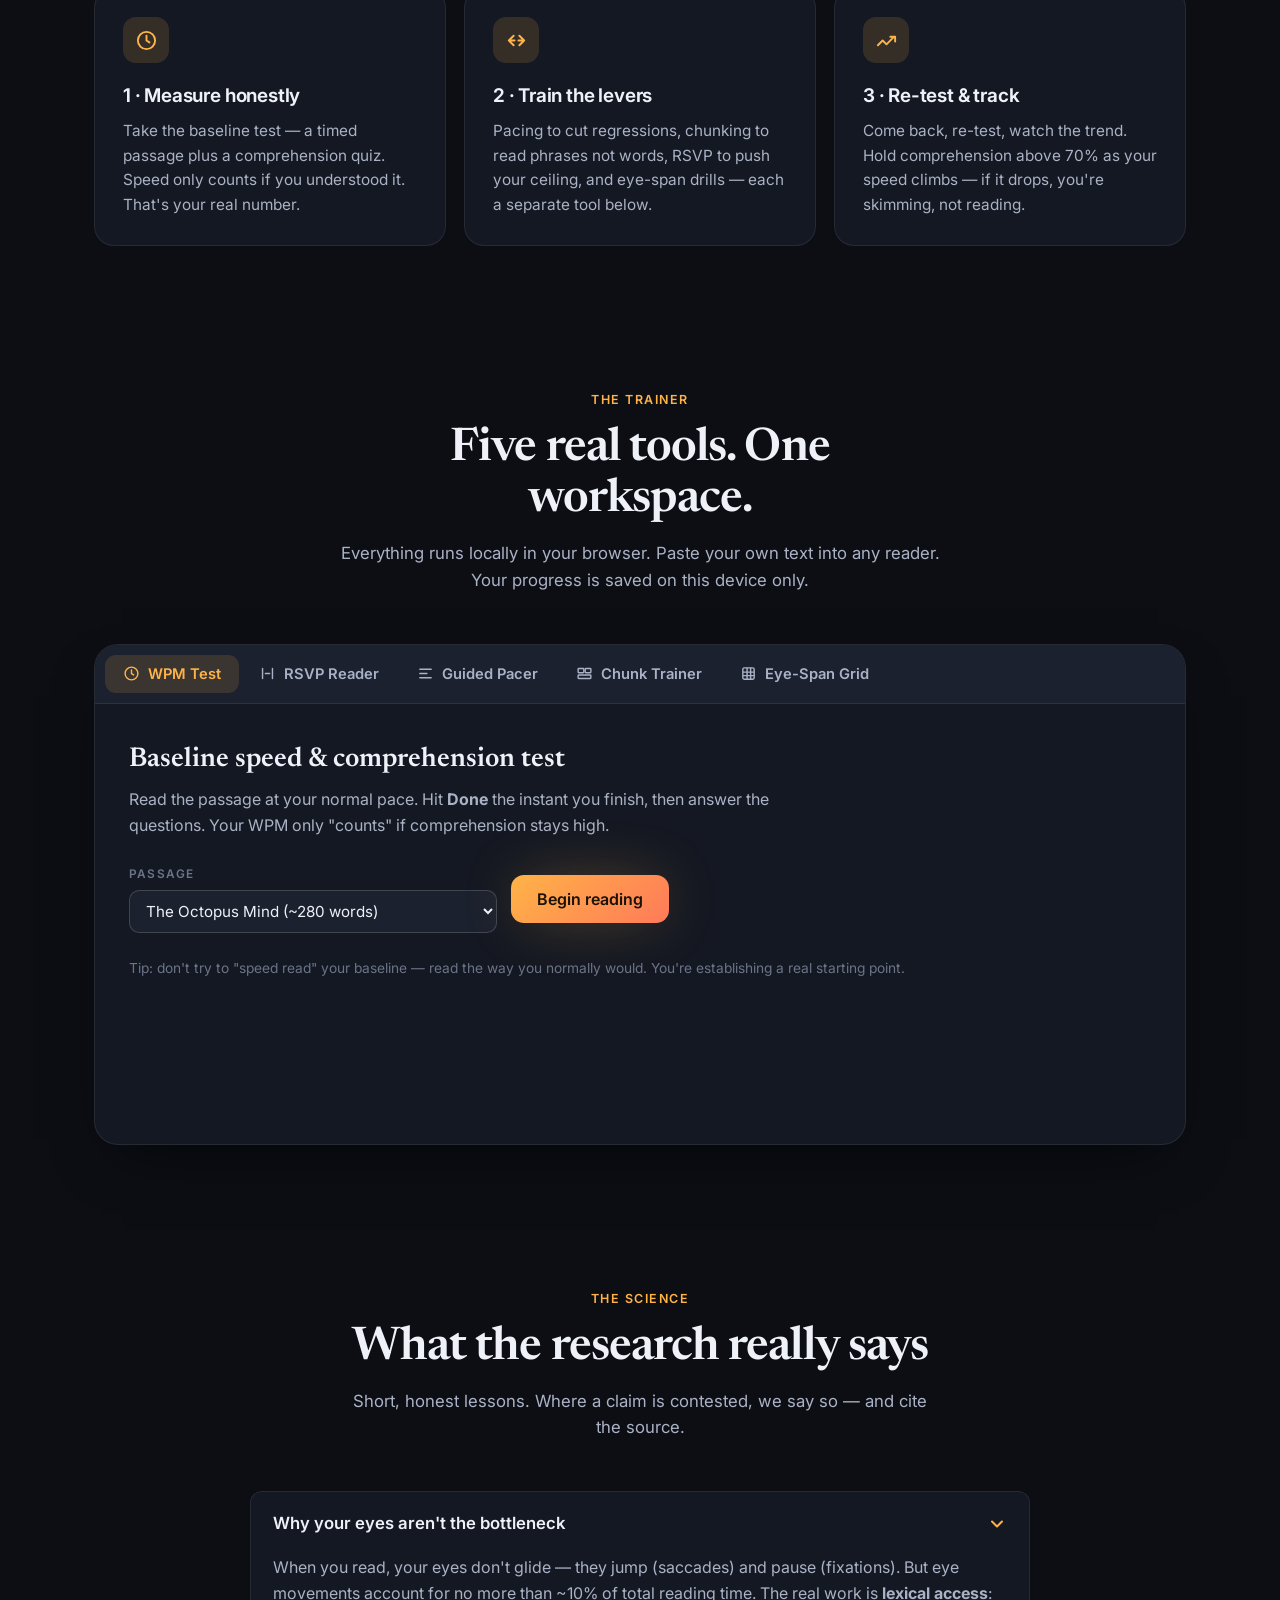
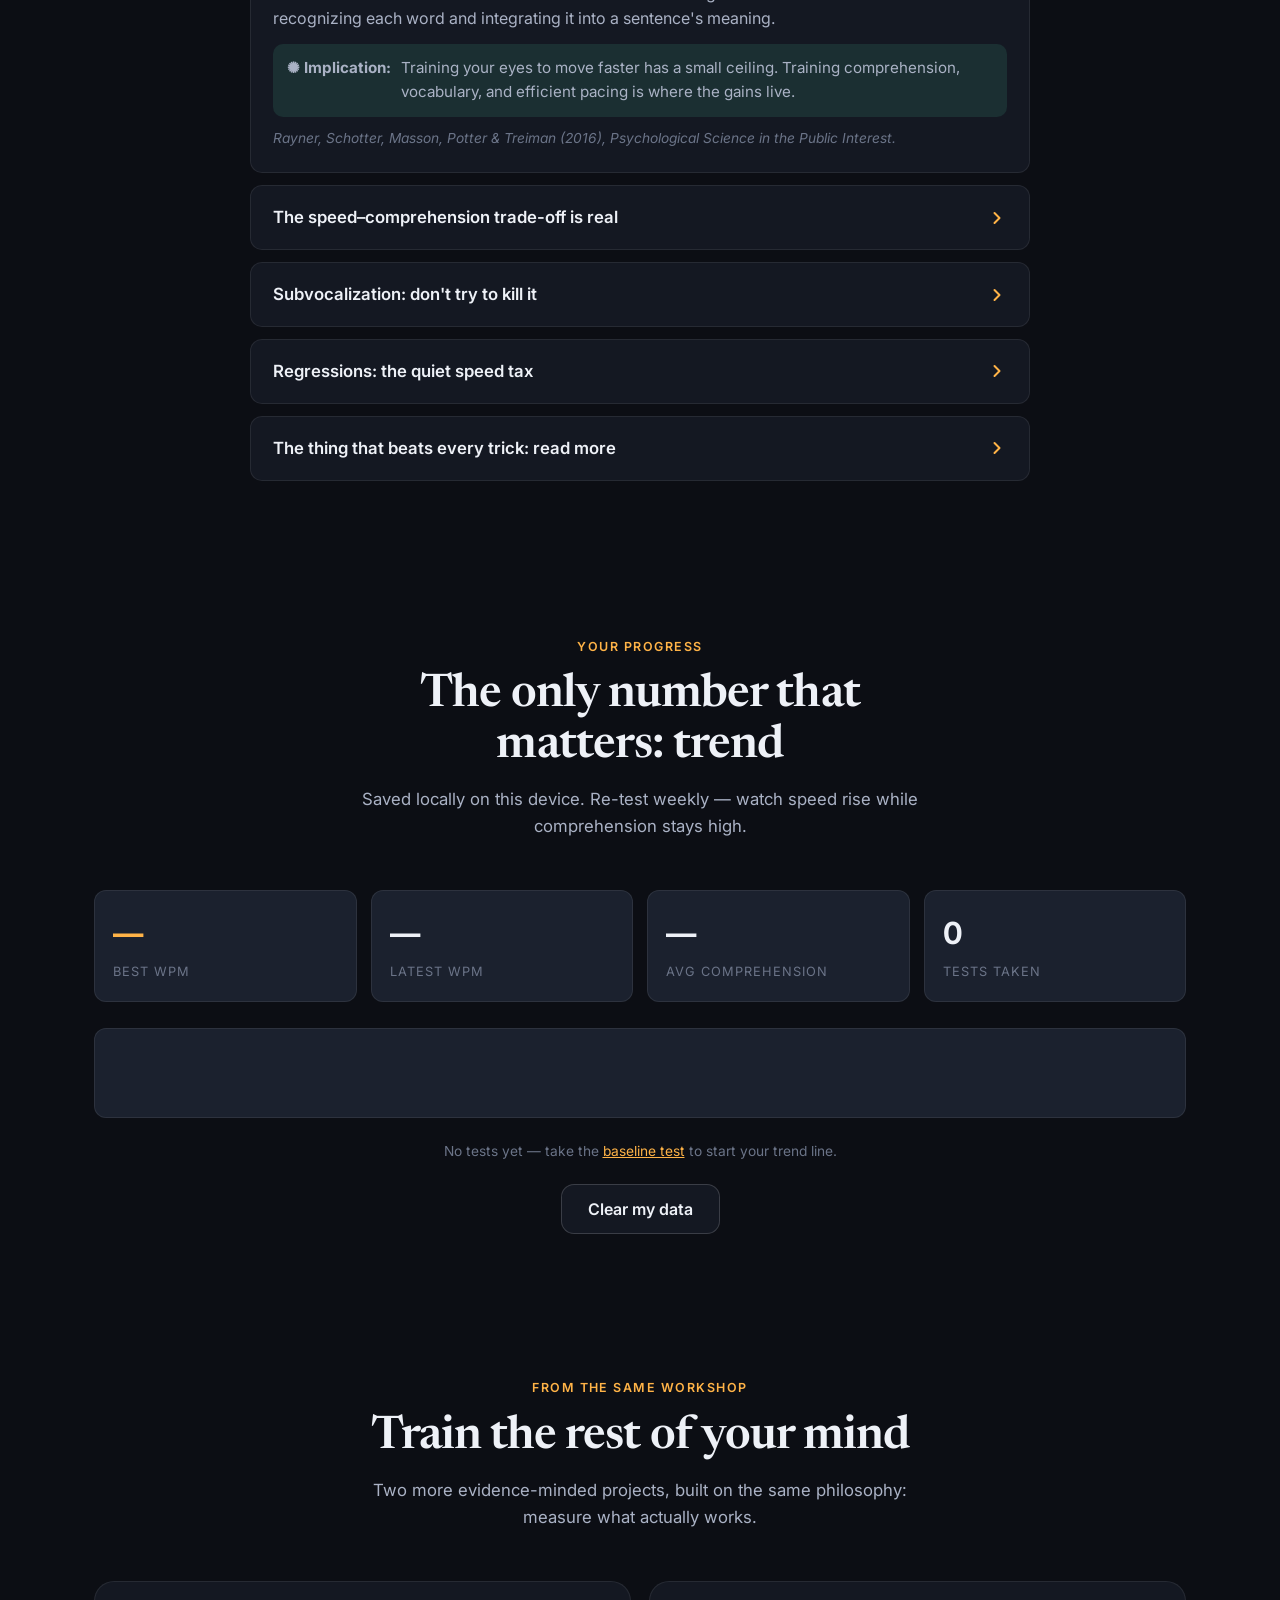
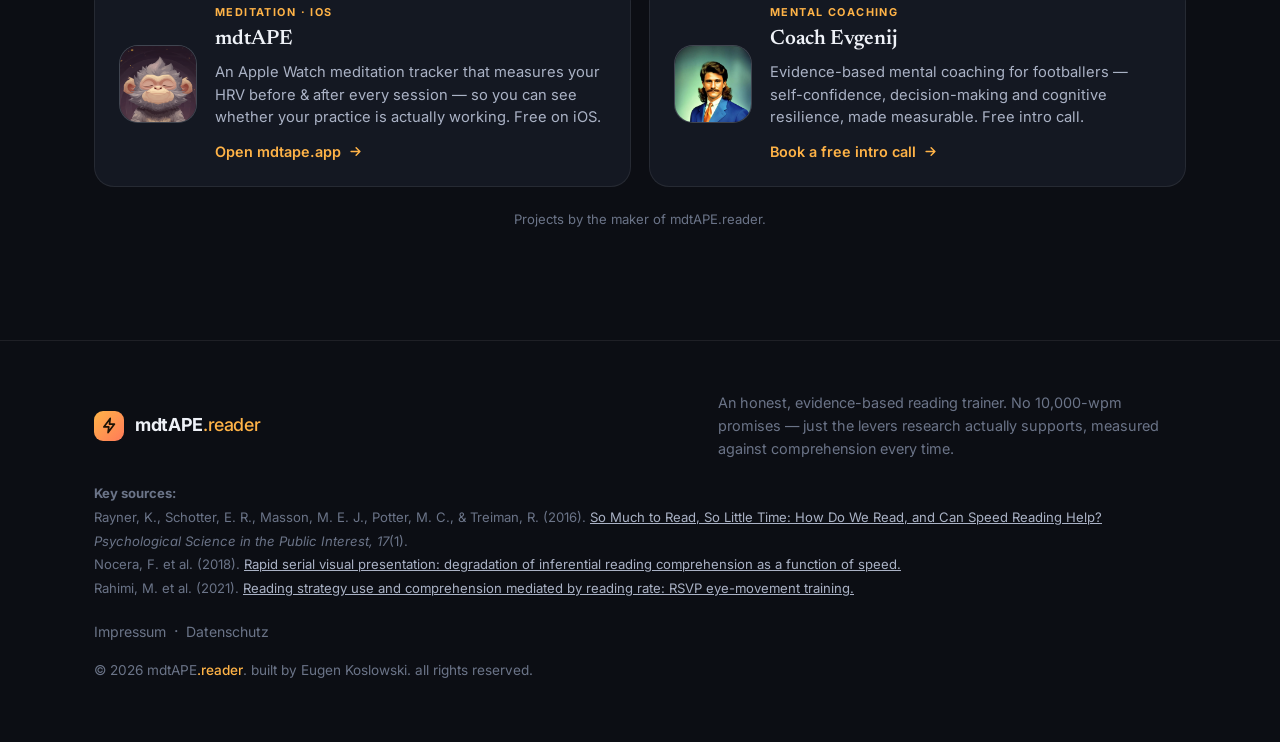
==== commit 1ac31504: "Add copyright line to footers (mirrors mdtape.app) "© <year> mdtAPE.reader. built by Eugen Koslowski" ====
--- a/index.html
+++ b/index.html
@@ -393,7 +393,7 @@
       <p>Two more evidence-minded projects, built on the same philosophy: measure what actually works.</p>
     </div>
     <div class="banner-grid">
-      <a class="banner reveal" data-d="1" href="https://mdtape.app/?ref=velocity" target="_blank" rel="noopener sponsored">
+      <a class="banner reveal" data-d="1" href="https://mdtape.app/?ref=mdtape-reader" target="_blank" rel="noopener sponsored">
         <img class="logo" src="partners/mdtape-icon.png" alt="mdtAPE app icon" width="78" height="78" loading="lazy" />
         <div class="b-body">
           <div class="b-eye">Meditation · iOS</div>
@@ -404,7 +404,7 @@
           </span>
         </div>
       </a>
-      <a class="banner reveal" data-d="2" href="https://coach-evgenij.com/?ref=velocity" target="_blank" rel="noopener sponsored">
+      <a class="banner reveal" data-d="2" href="https://coach-evgenij.com/?ref=mdtape-reader" target="_blank" rel="noopener sponsored">
         <img class="logo" src="partners/coach-evgenij.webp" alt="Coach Evgenij portrait" width="78" height="78" loading="lazy" />
         <div class="b-body">
           <div class="b-eye">Mental coaching</div>
@@ -437,6 +437,7 @@
       Rahimi, M. et al. (2021). <a href="https://consensus.app/papers/details/8e699ea50b335ae09e37276738ec1376/">Reading strategy use and comprehension mediated by reading rate: RSVP eye-movement training.</a>
     </div>
     <div class="foot-legal"><a href="impressum.html">Impressum</a><span>·</span><a href="datenschutz.html">Datenschutz</a></div>
+    <p class="foot-copy">© <span id="footerYear">2026</span> mdtAPE<span class="rd">.reader</span>. built by Eugen Koslowski. all rights reserved.</p>
   </div>
 </footer>
 
--- a/styles.css
+++ b/styles.css
@@ -1,5 +1,5 @@
 /* =========================================================================
-   Velocity — Learn to Read Faster
+   mdtAPE.reader — Learn to Read Faster
    Design system + motion. Two themes: "night" (default) and "paper".
    ========================================================================= */
 
@@ -105,7 +105,7 @@
   height: 64px;
 }
 .brand { display: flex; align-items: center; gap: 11px; font-weight: 700; letter-spacing: -0.02em; font-size: 1.12rem; }
-.brand .rd { color: var(--accent); font-weight: 500; }
+.rd { color: var(--accent); font-weight: 500; }
 .brand .mark {
   width: 30px; height: 30px; border-radius: 9px;
   background: linear-gradient(135deg, var(--accent), var(--accent-2));
@@ -434,6 +434,7 @@
 .foot-legal a { color: var(--text-faint); text-decoration:none; font-size:.88rem; }
 .foot-legal a:hover { color: var(--accent); }
 .foot-legal span { color: var(--text-faint); margin: 0 8px; }
+.foot-copy { color: var(--text-faint); font-size: .85rem; margin-top: 16px; }
 
 /* ============================ PARTNER BANNERS ============================ */
 .banner-grid { display:grid; grid-template-columns:repeat(2,1fr); gap:18px; }
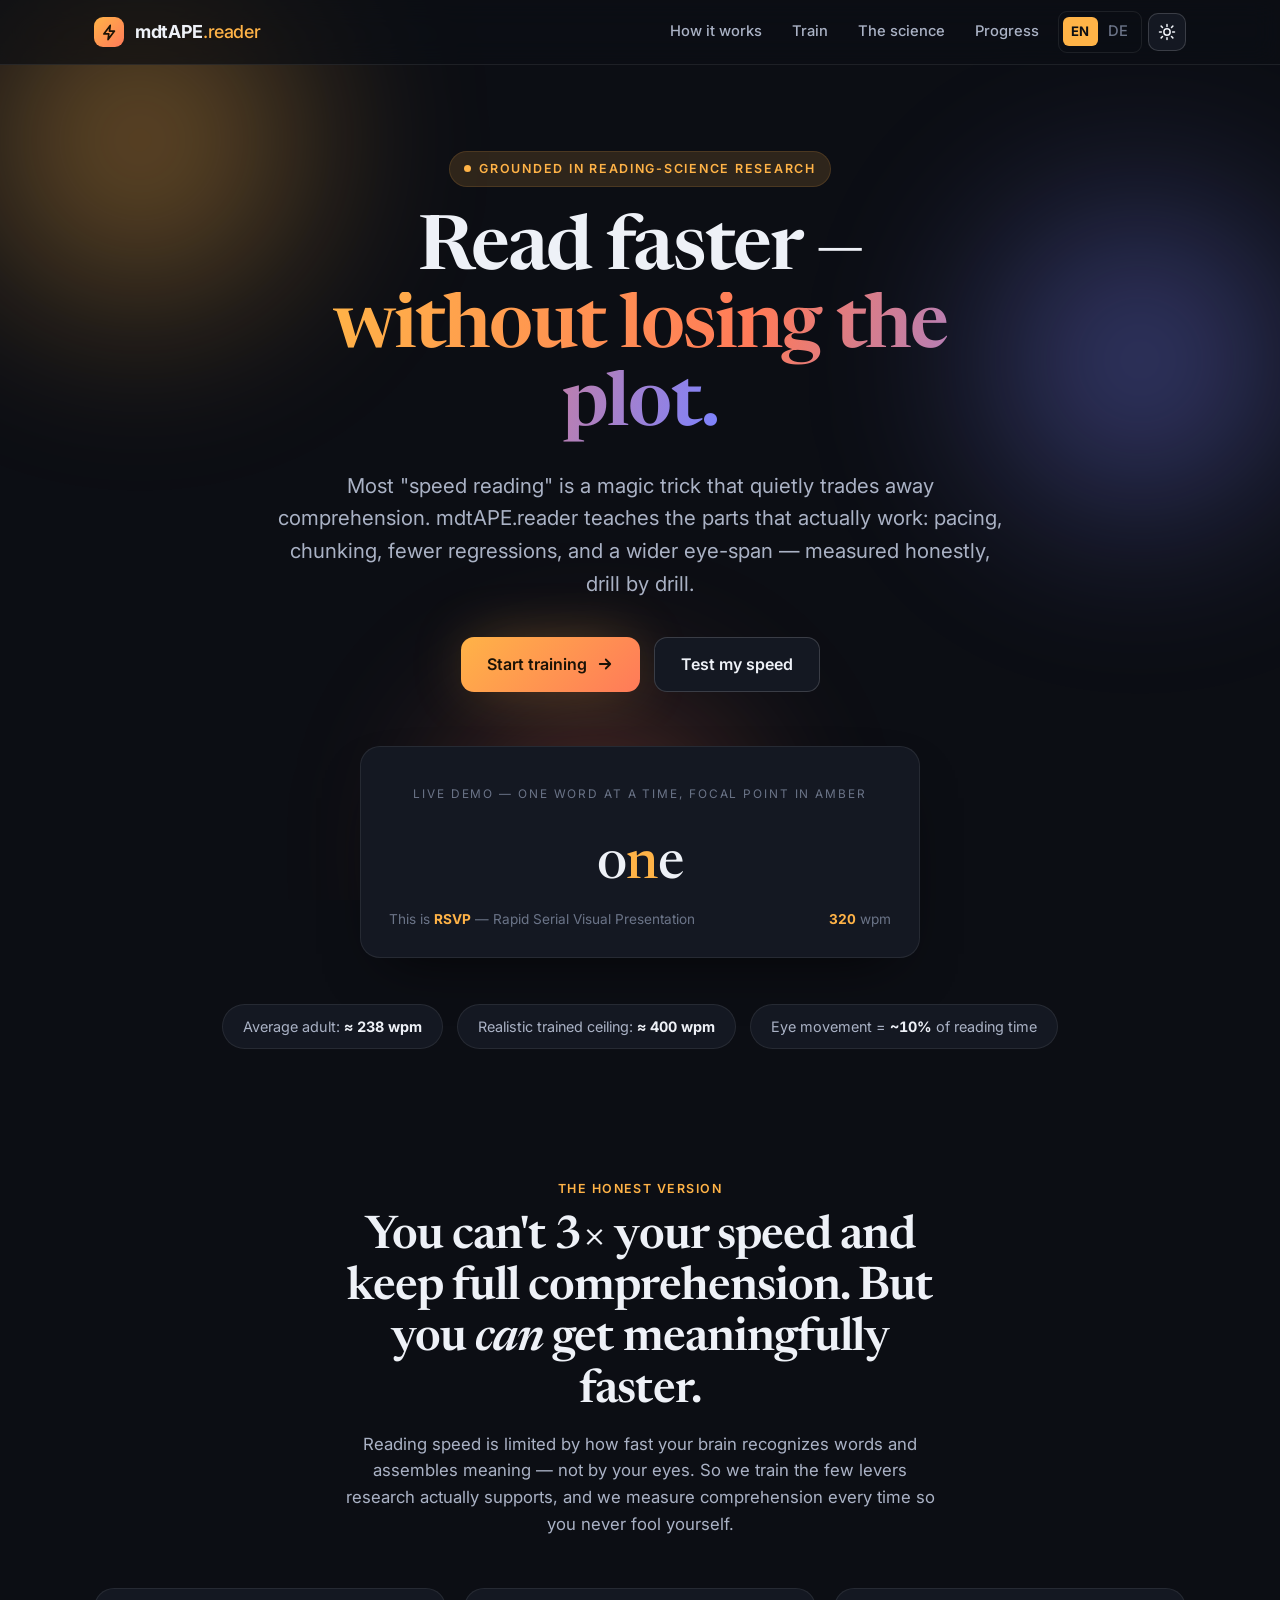
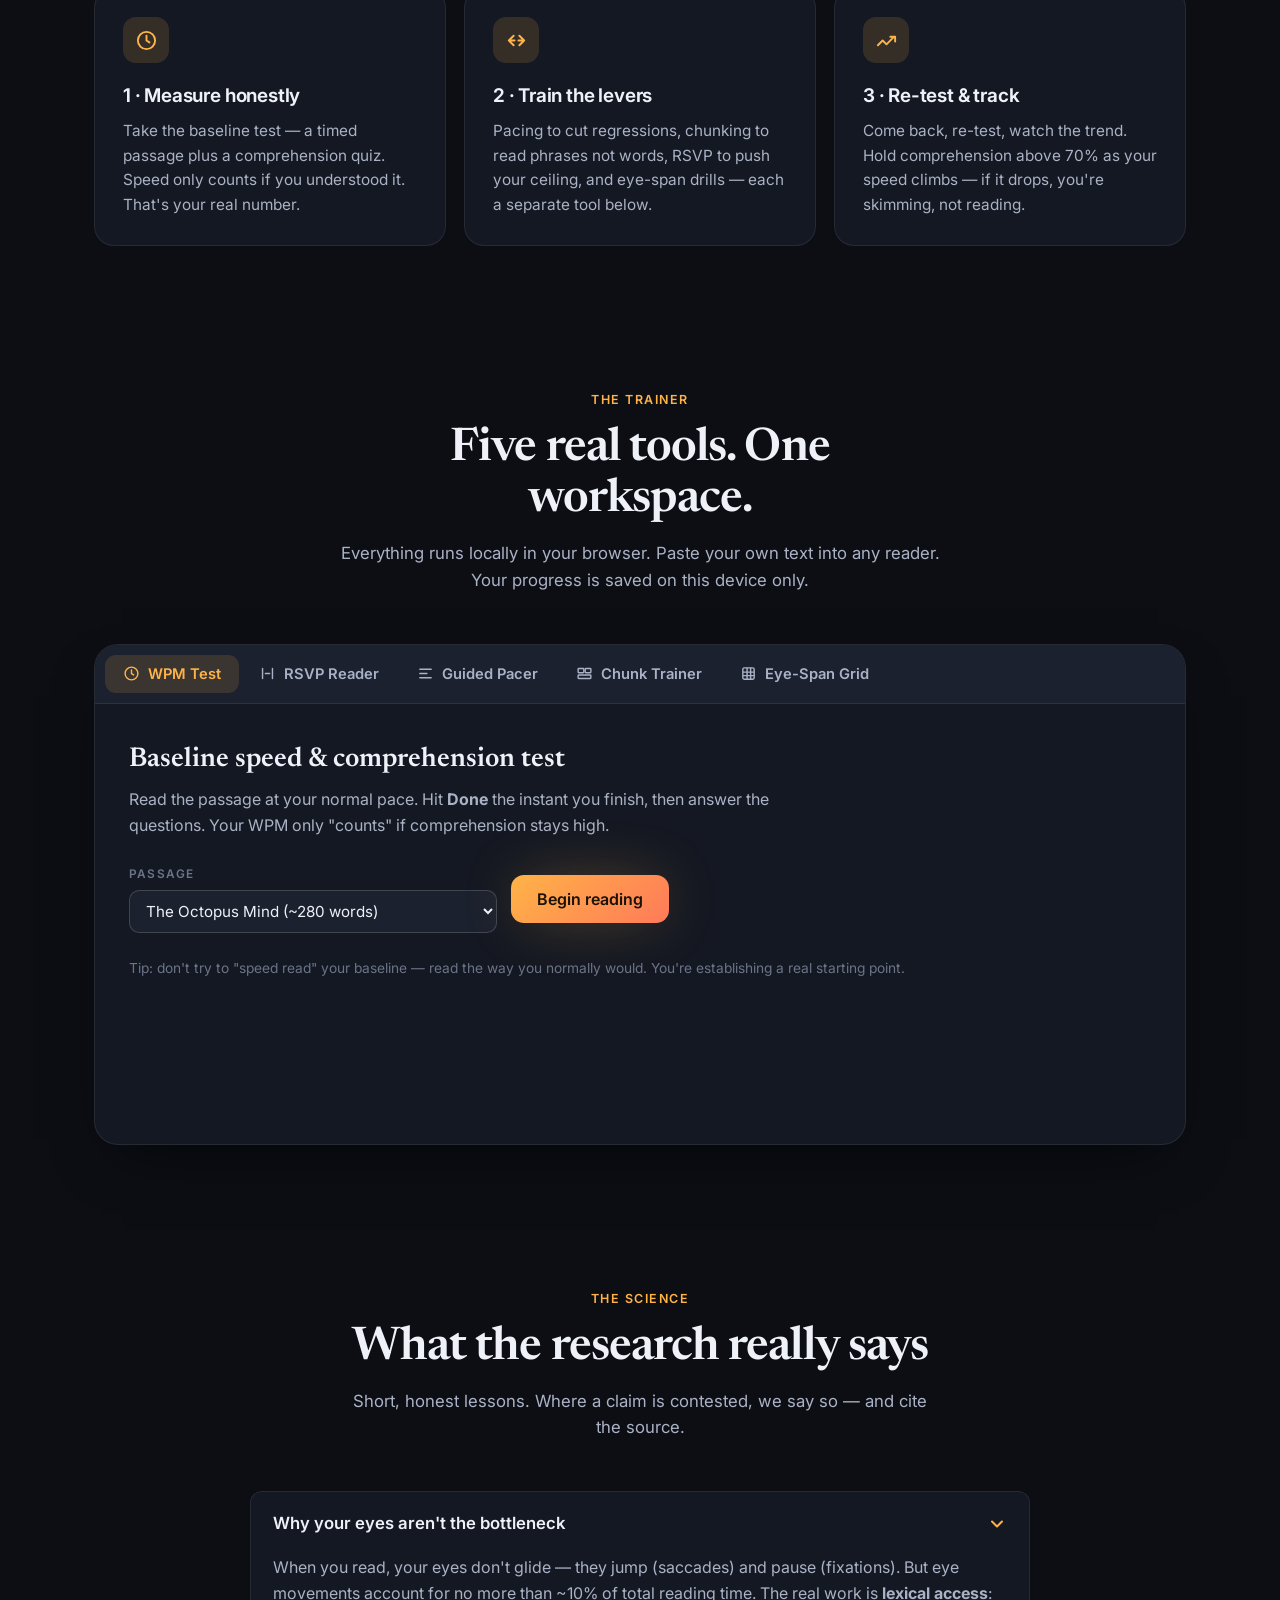
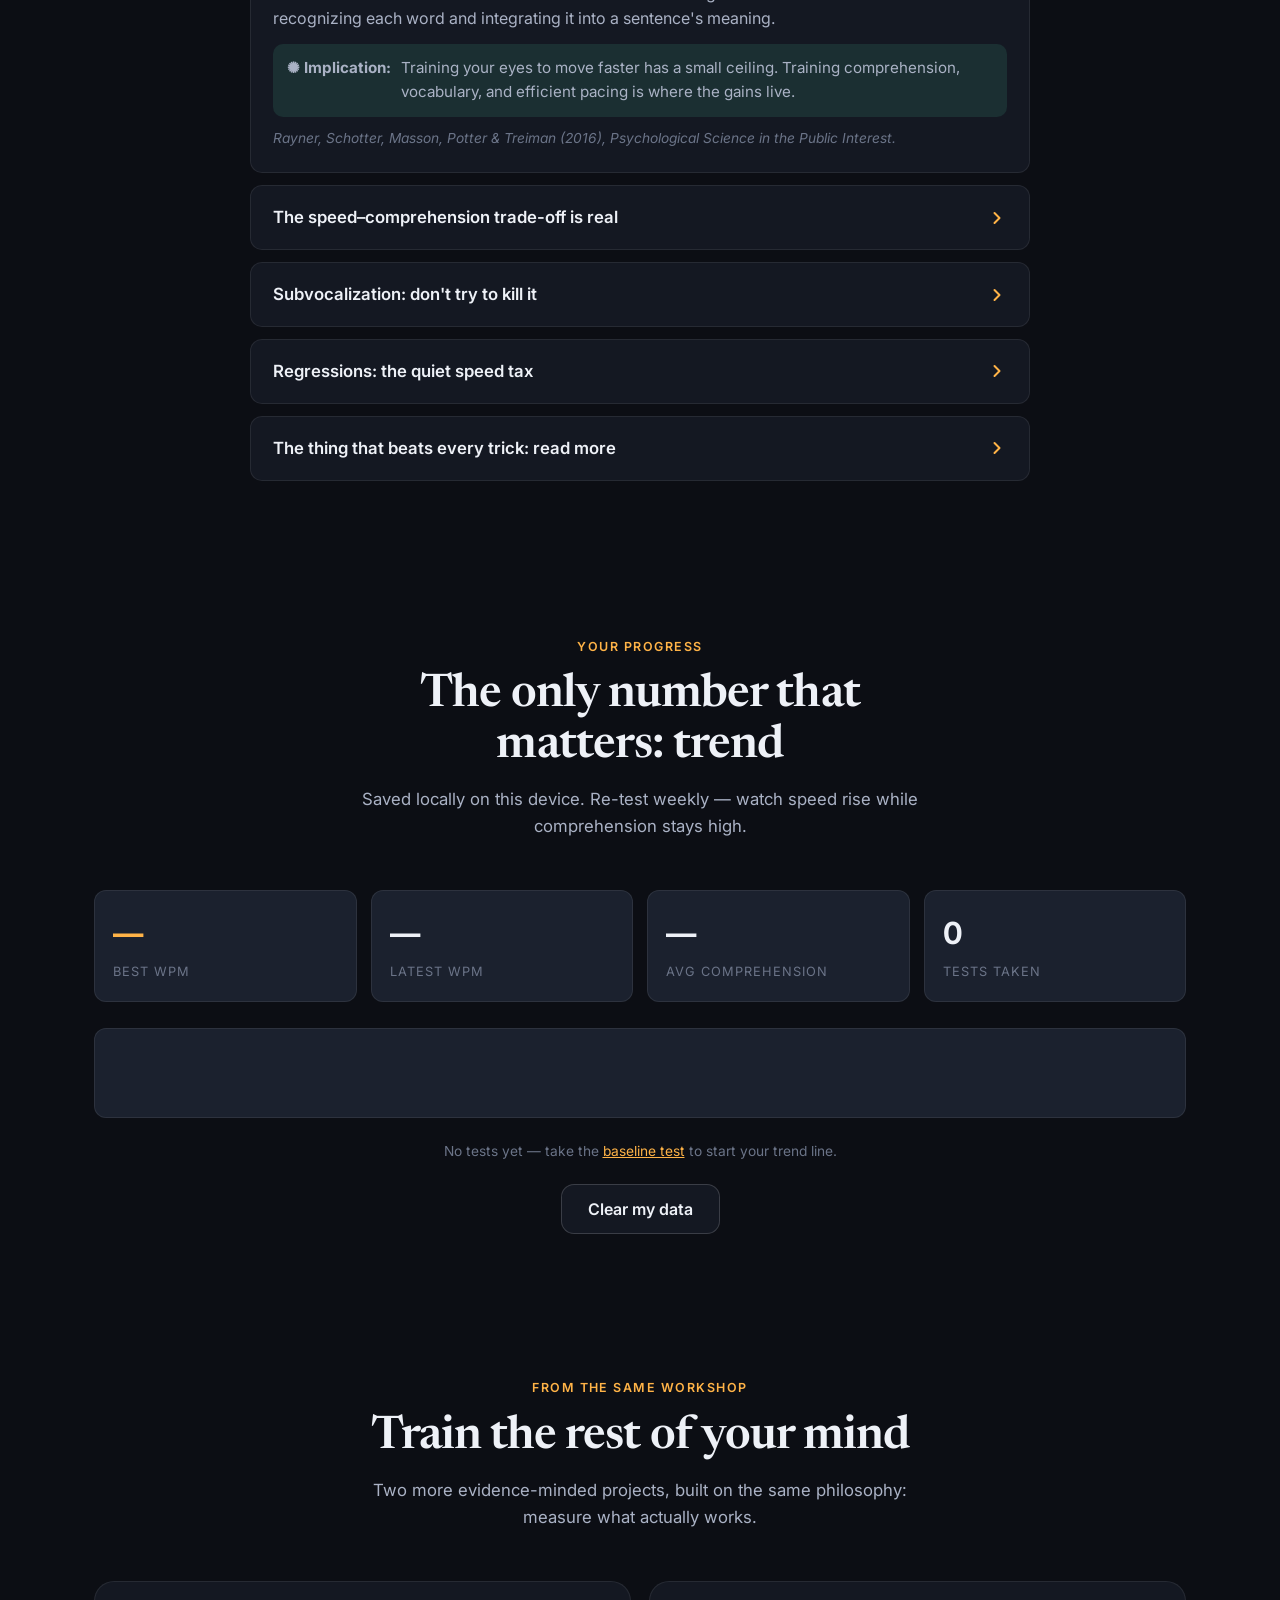
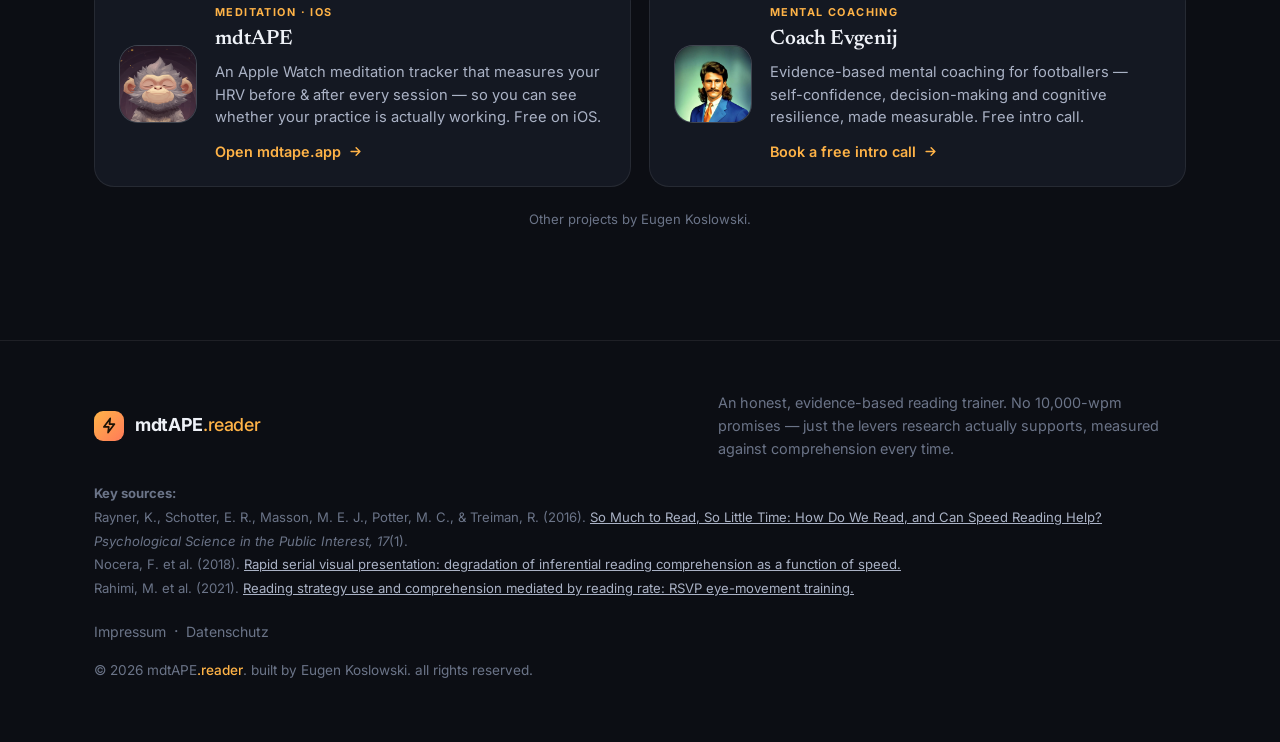
==== commit 14cc117a: "Rephrase partner-section tagline "Projects by the maker of mdtAPE.reader" -> "Other projects by Euge" ====
--- a/index.html
+++ b/index.html
@@ -416,7 +416,7 @@
         </div>
       </a>
     </div>
-    <p class="partner-tag reveal">Projects by the maker of mdtAPE.reader.</p>
+    <p class="partner-tag reveal">Other projects by Eugen Koslowski.</p>
   </div>
 </section>
 
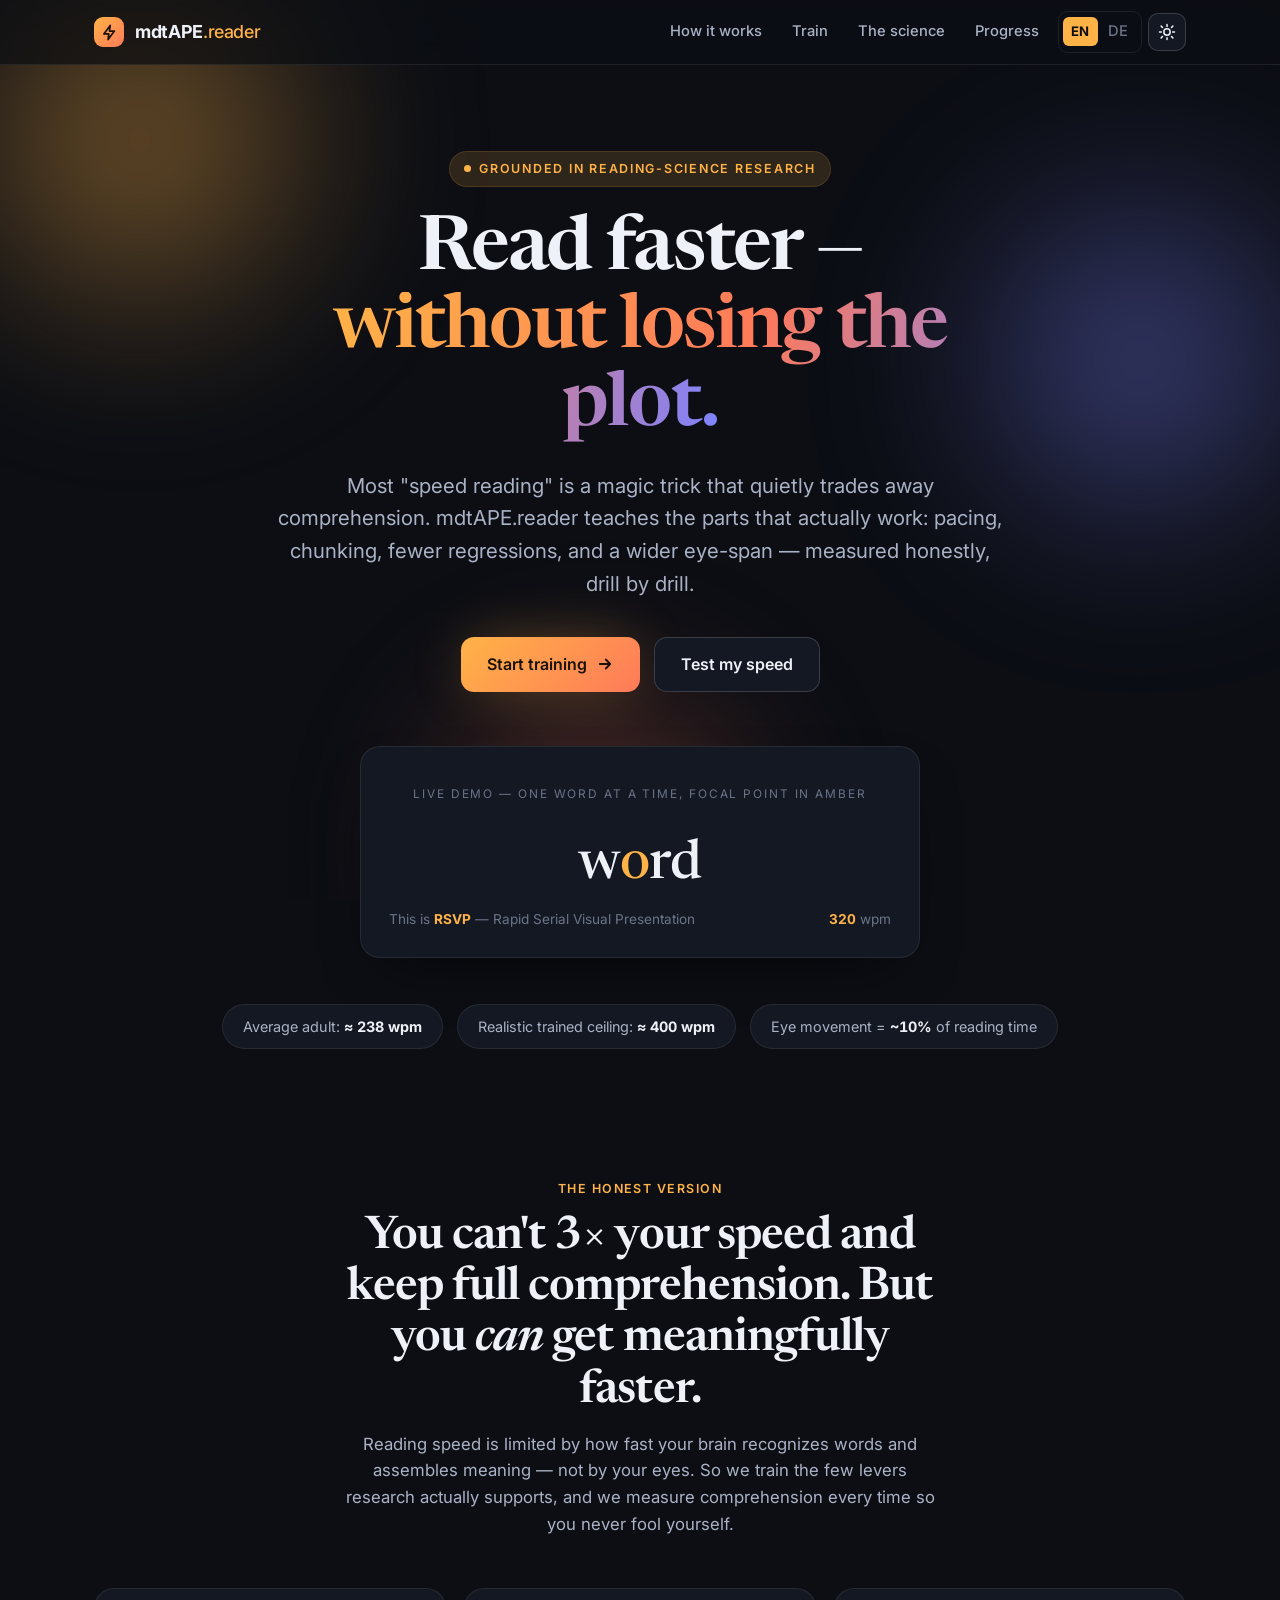
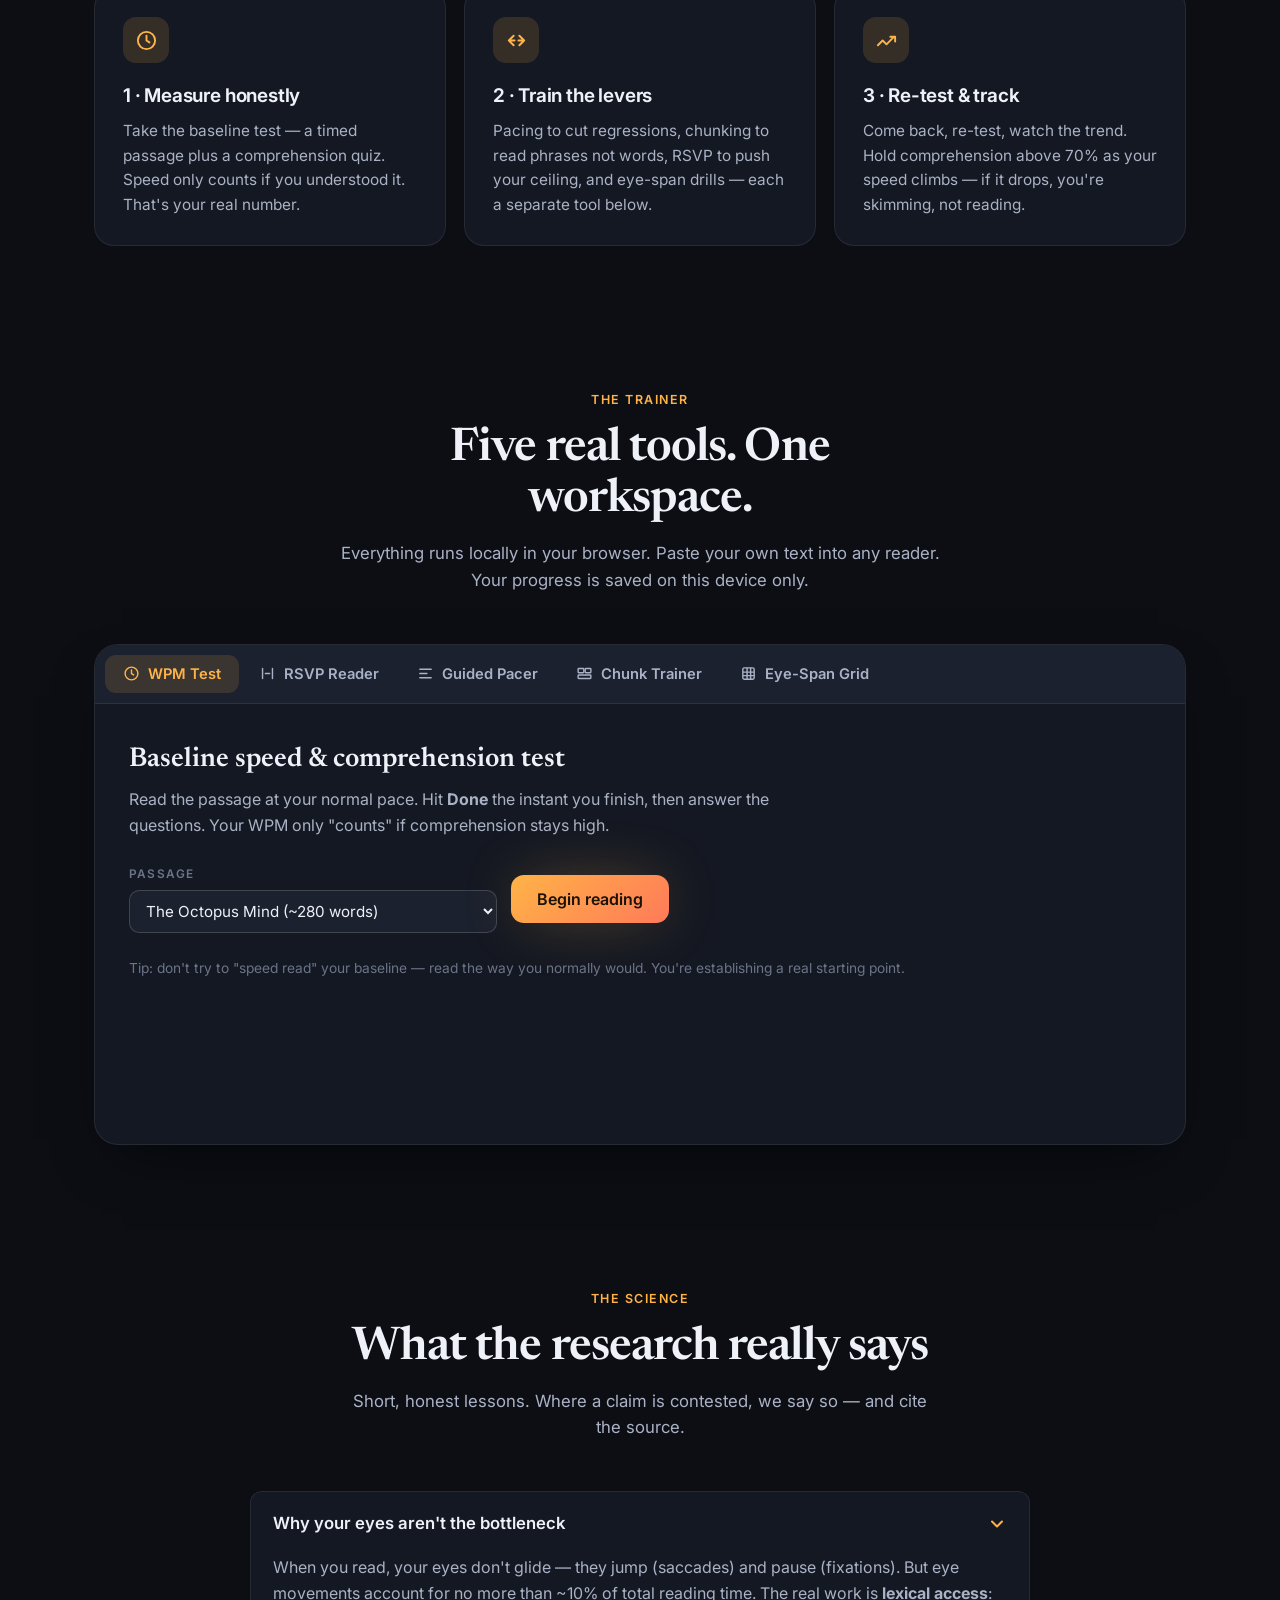
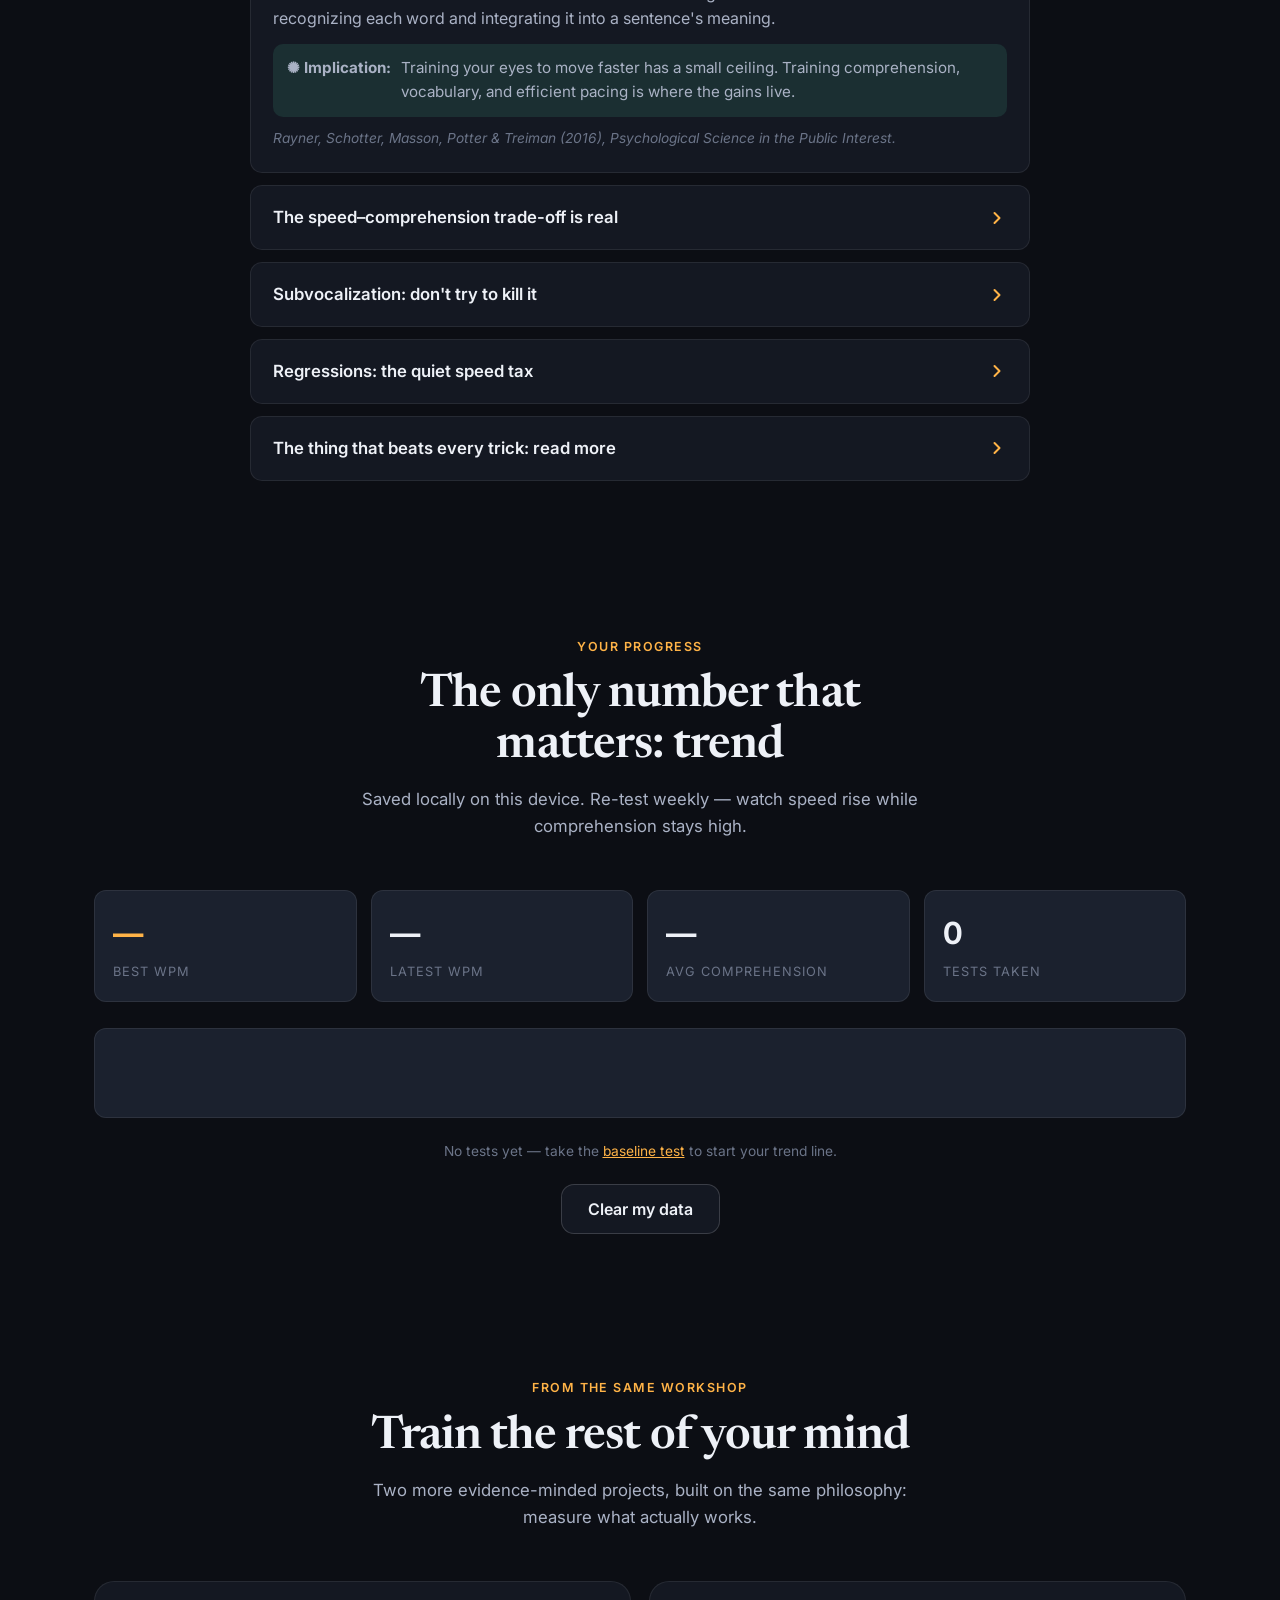
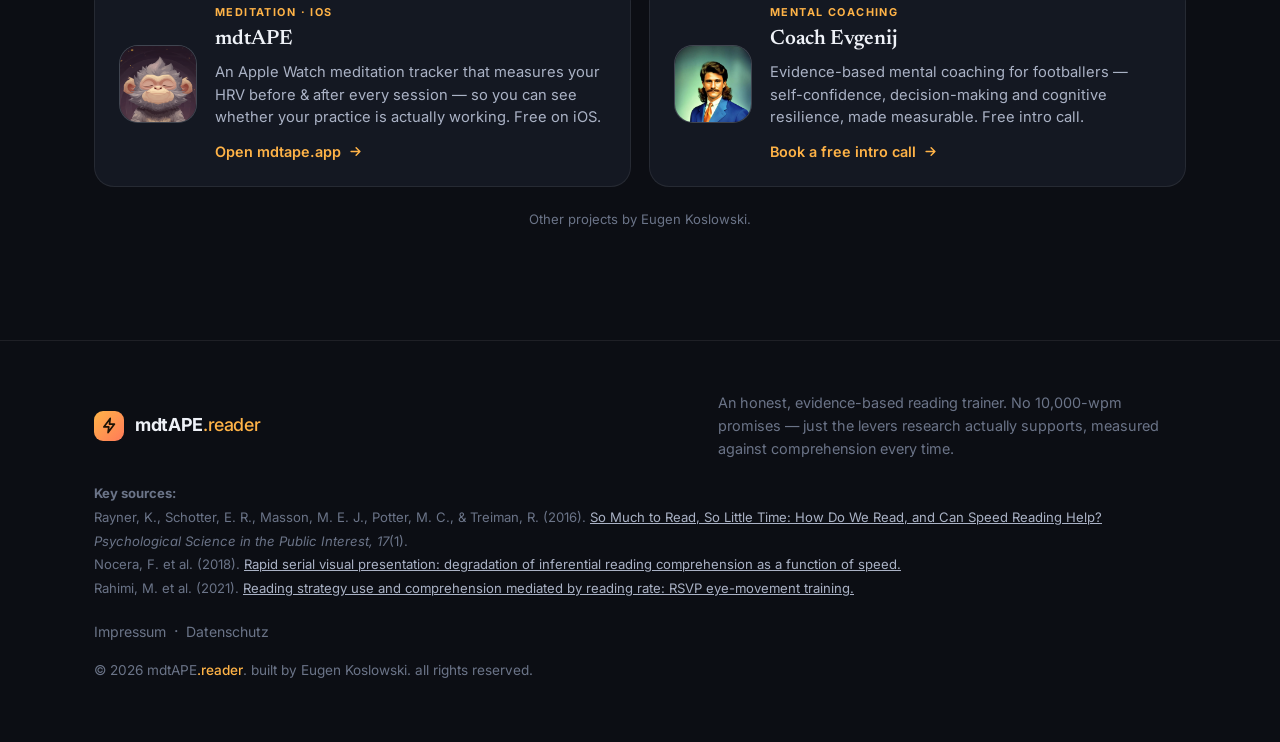
==== commit 0e30059f: "Public-readiness pass: copyright metadata + dates - Document-level <meta name="copyright"> "© 2026 E" ====
--- a/index.html
+++ b/index.html
@@ -6,7 +6,8 @@
 <title>mdtAPE.reader — Learn to Read Faster, Backed by Science</title>
 <meta name="description" content="Evidence-based speed-reading training: RSVP reader, pacing drills, eye-span trainer, and a real WPM + comprehension test. No myths — just what the research supports." />
 <meta name="keywords" content="speed reading, read faster, reading speed test, words per minute, WPM test, RSVP reader, reading comprehension, eye-span training, Schulte table, learn to read faster" />
-<meta name="author" content="mdtAPE.reader" />
+<meta name="author" content="Eugen Koslowski" />
+<meta name="copyright" content="© 2026 Eugen Koslowski. All rights reserved." />
 <meta name="robots" content="index, follow, max-image-preview:large, max-snippet:-1" />
 <meta name="theme-color" content="#0c0e14" />
 <meta name="color-scheme" content="dark light" />
